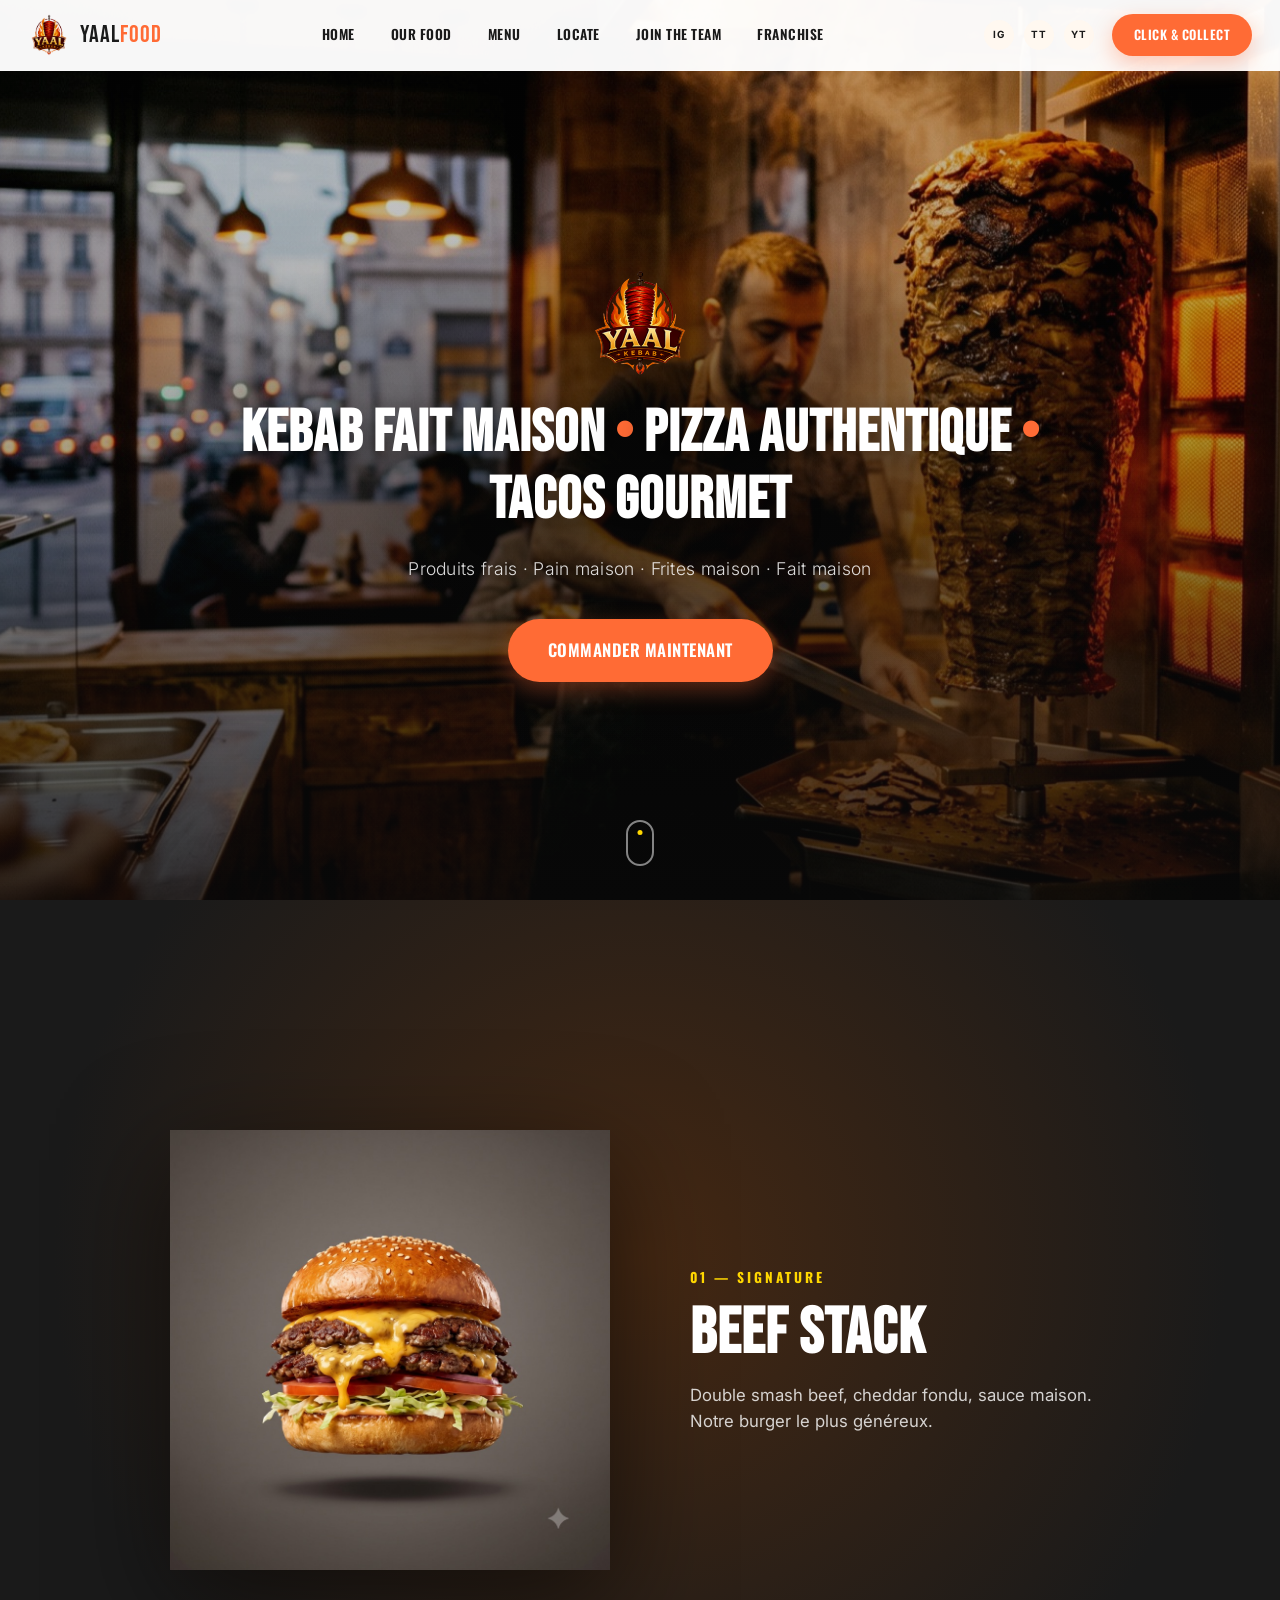
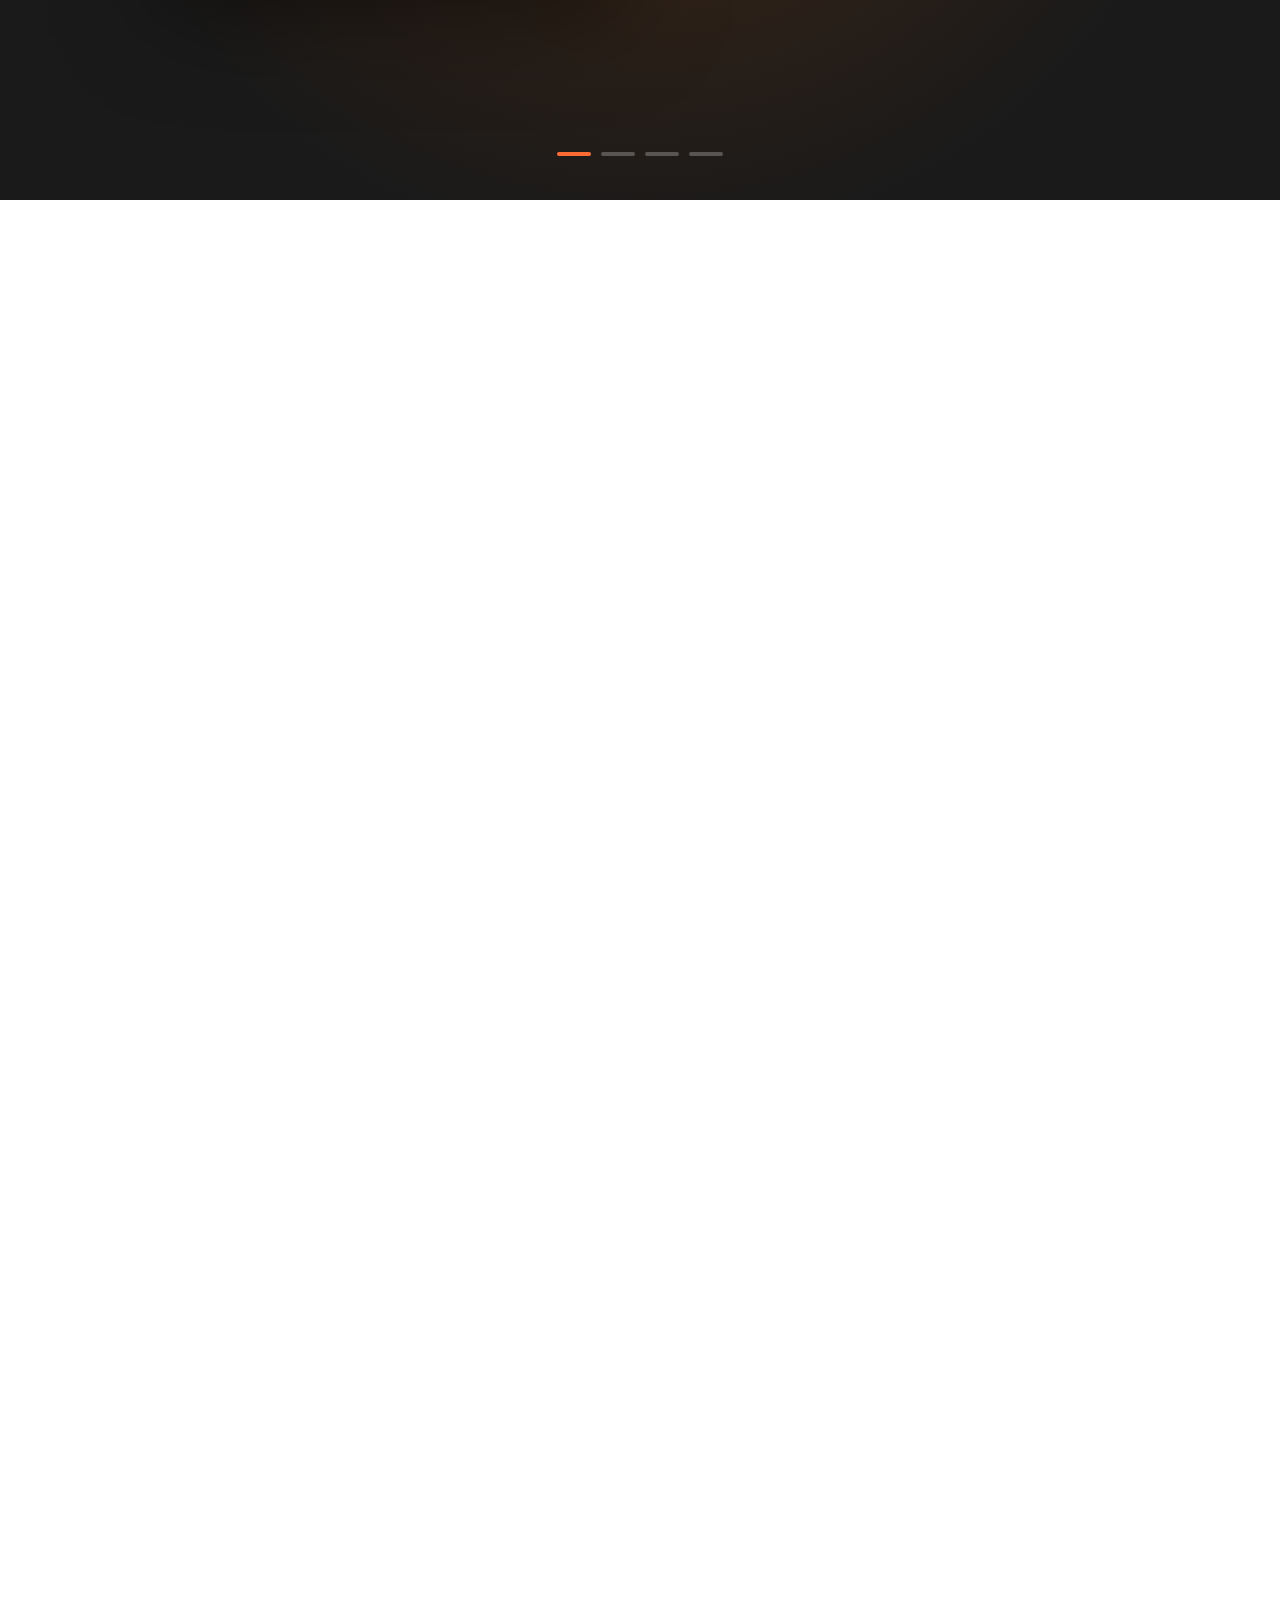
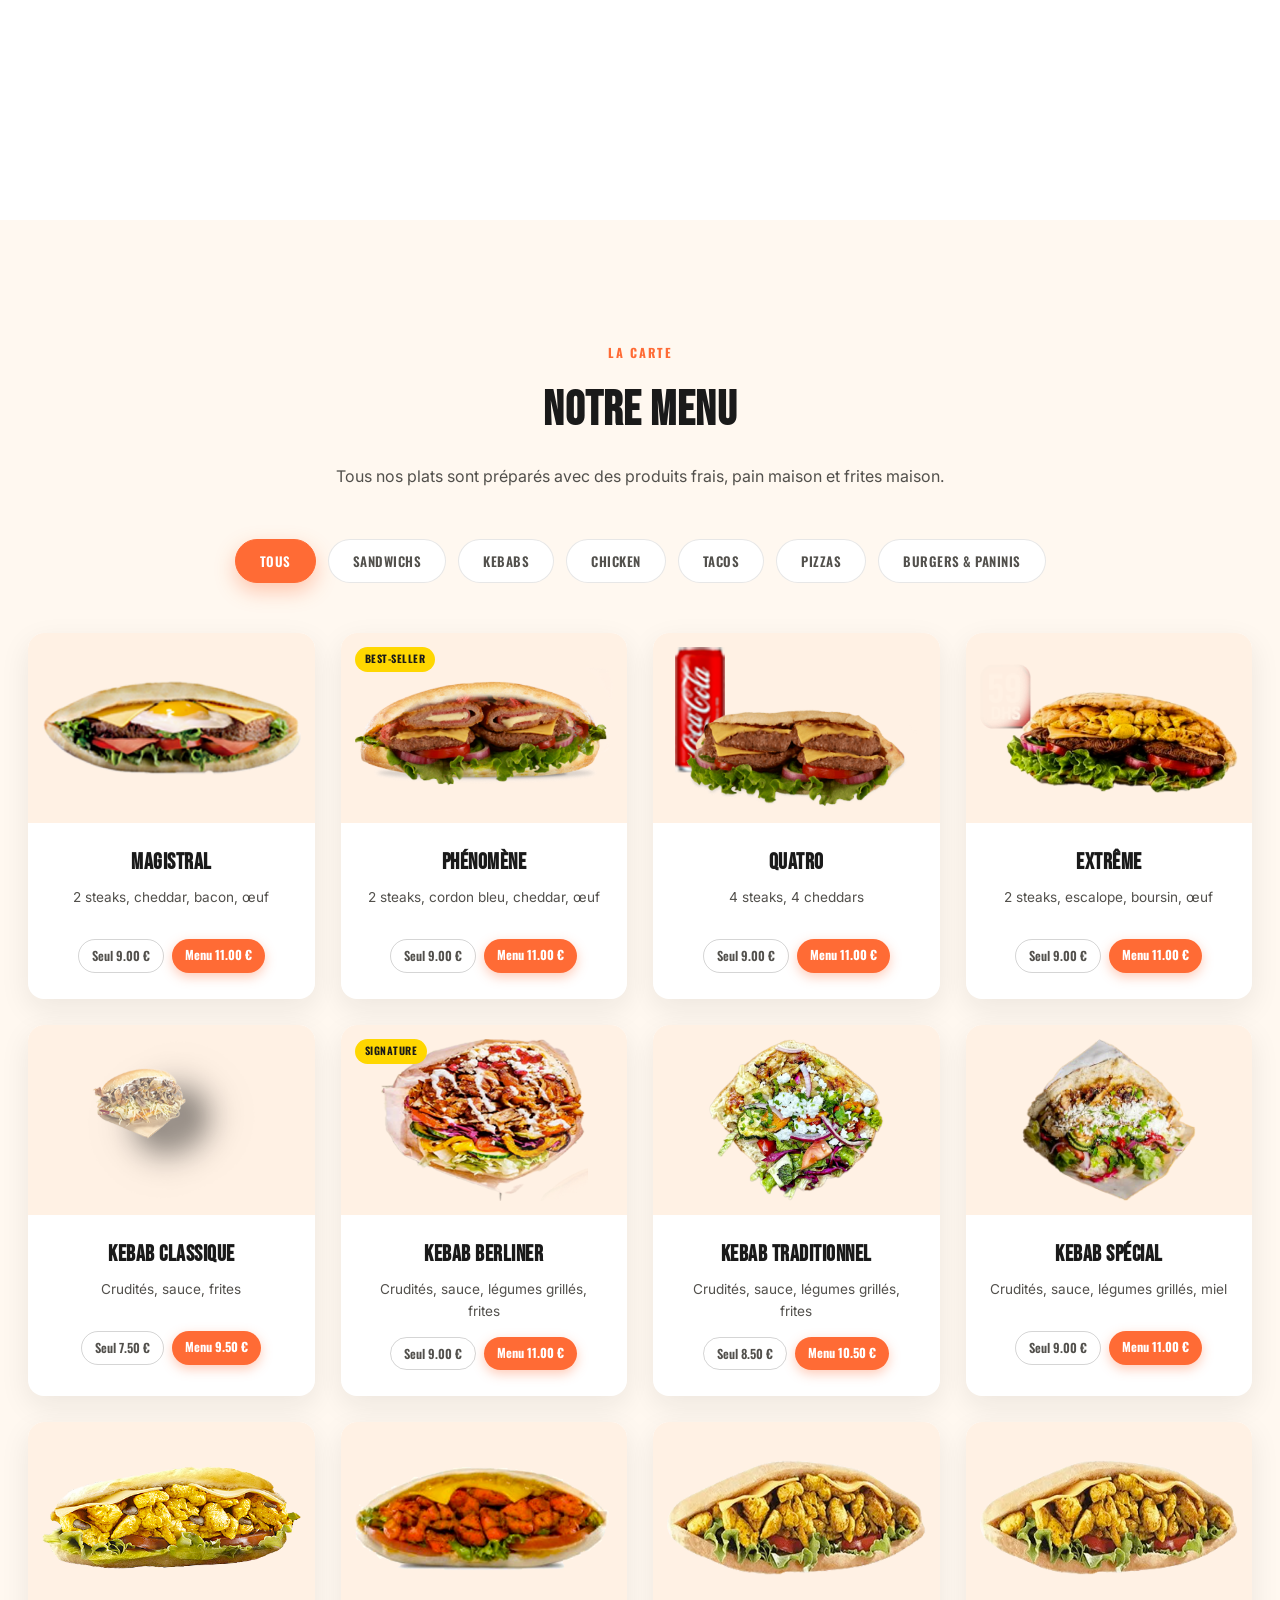
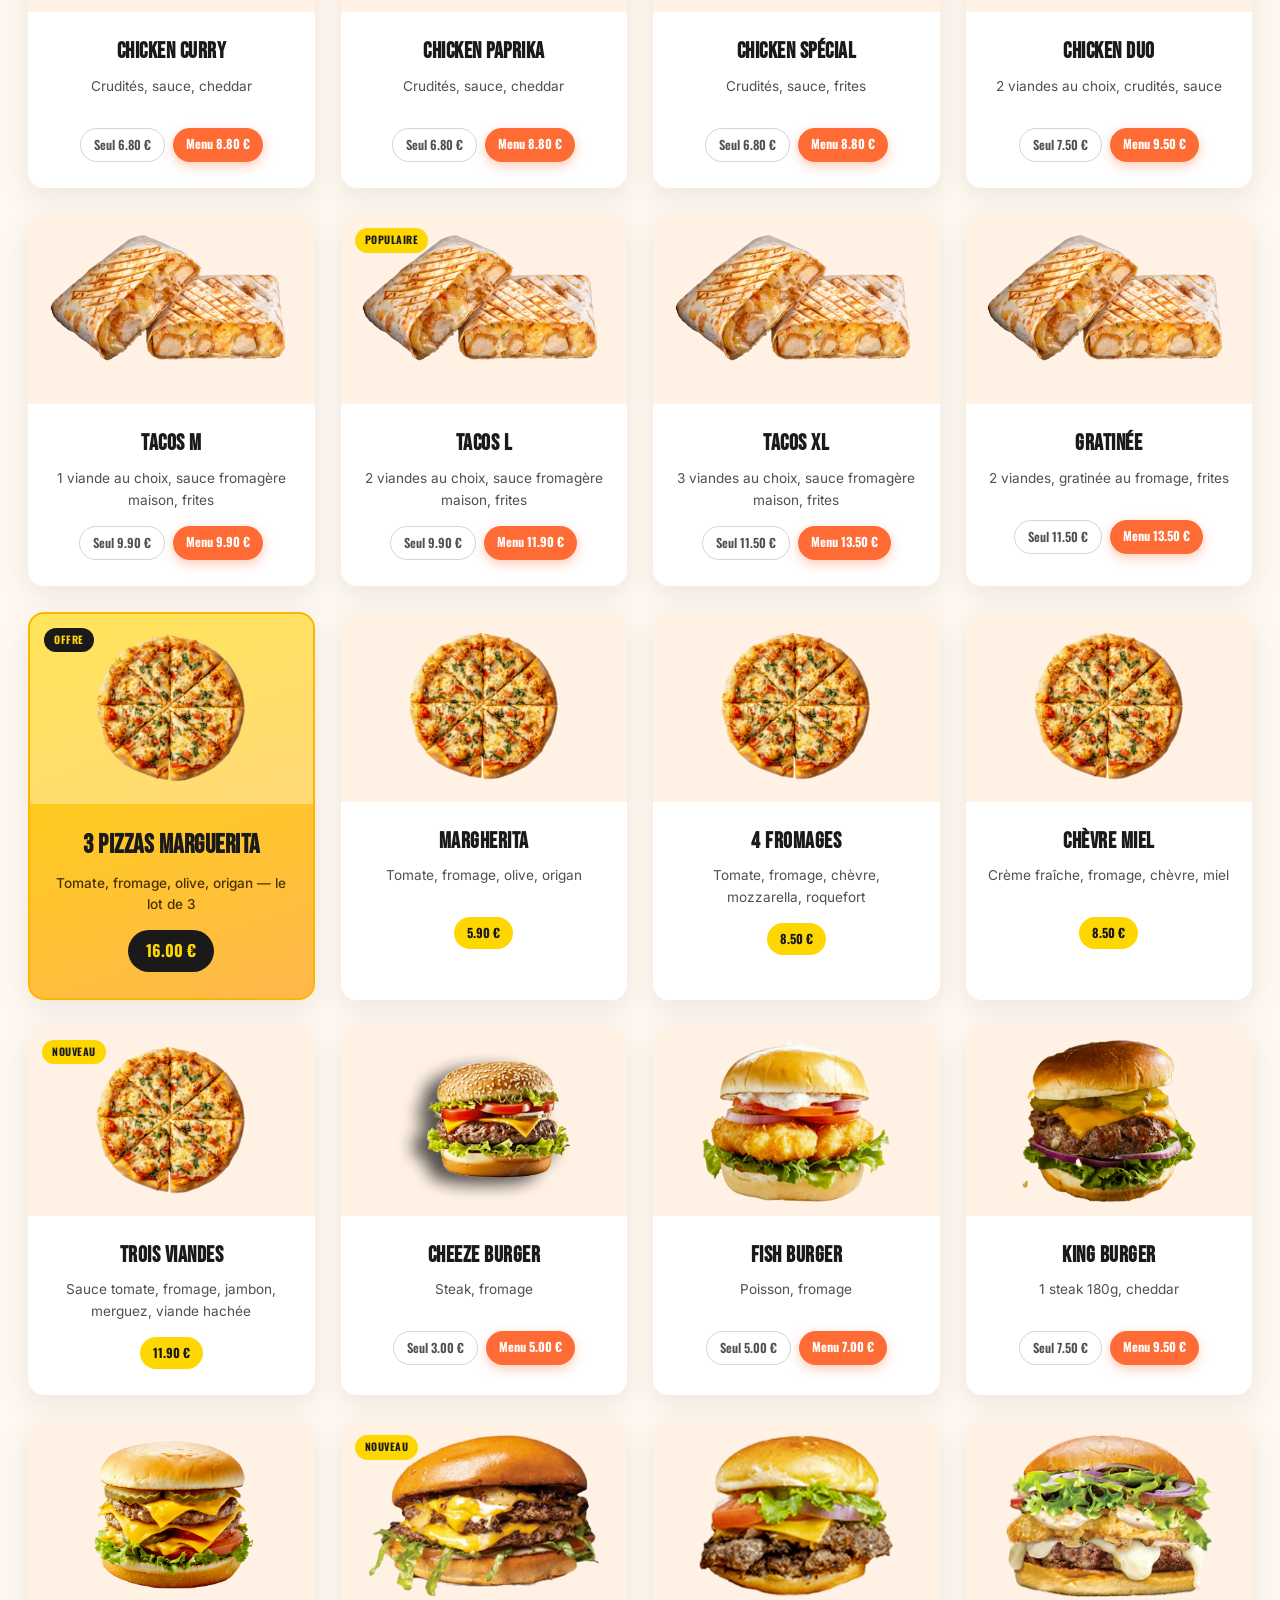
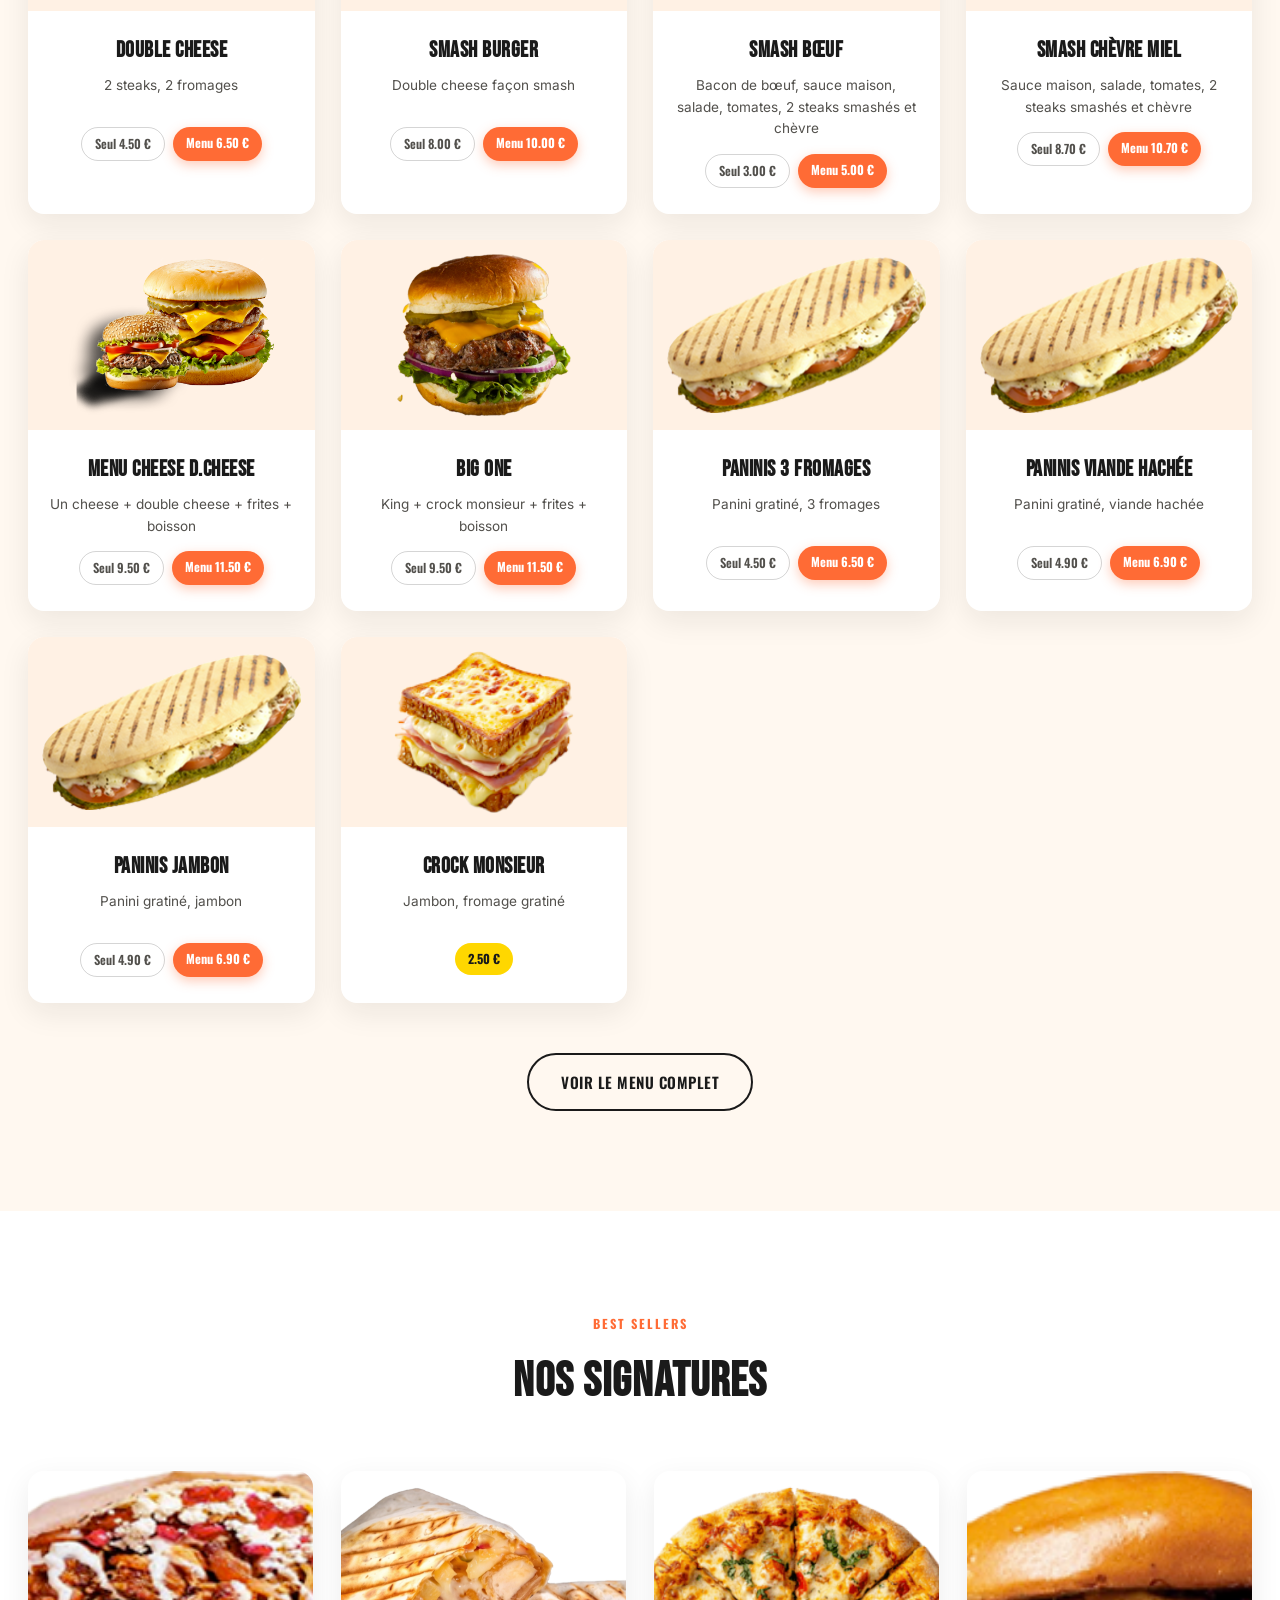
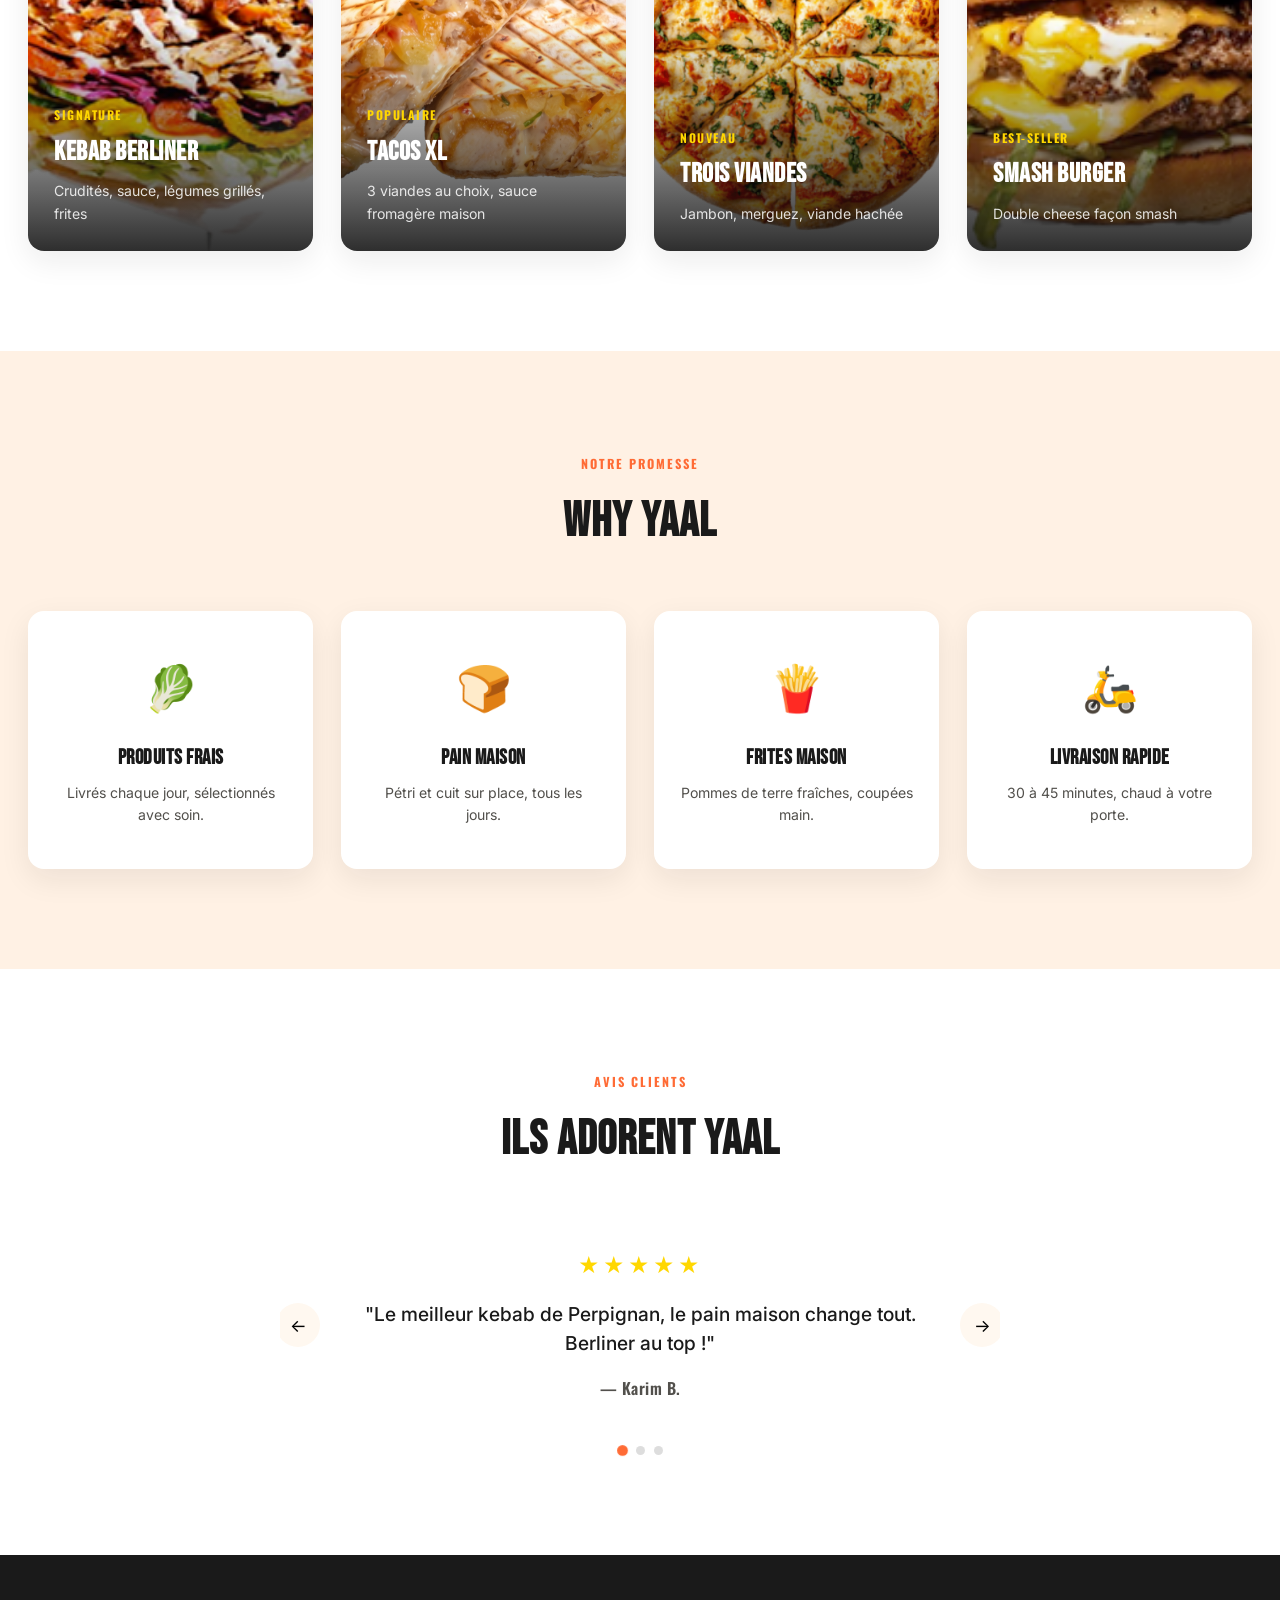
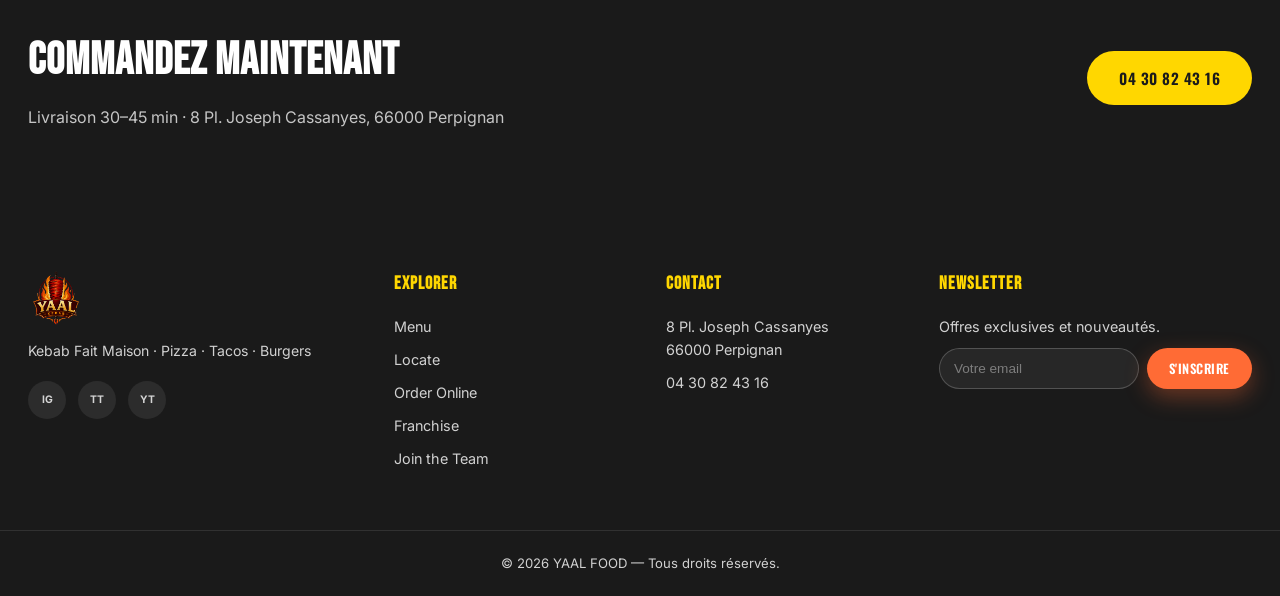
==== index.html @ 886be17c "first commit" ====
<!DOCTYPE html>
<html lang="fr">
<head>
<meta charset="UTF-8">
<meta name="viewport" content="width=device-width, initial-scale=1.0">

<title>YAAL FOOD Perpignan | Snack Kebab, Pizza &amp; Burger Fait Maison</title>
<meta name="description" content="Meilleur snack de Perpignan : kebab fait maison, pizza authentique, burgers, tacos et paninis. Produits frais, pain maison, frites maison. 8 Pl. Joseph Cassanyes, 66000 Perpignan. Commande et click &amp; collect au 04 30 82 43 16.">
<meta name="keywords" content="snack Perpignan, kebab Perpignan, pizza Perpignan, burger Perpignan, tacos Perpignan, restauration rapide Perpignan, YAAL FOOD">
<meta name="robots" content="index, follow">
<meta name="author" content="YAAL FOOD">
<link rel="canonical" href="https://www.yaalfood.fr/">

<!-- Open Graph / Facebook / Instagram -->
<meta property="og:type" content="restaurant">
<meta property="og:locale" content="fr_FR">
<meta property="og:site_name" content="YAAL FOOD Perpignan">
<meta property="og:title" content="YAAL FOOD Perpignan | Snack Kebab, Pizza &amp; Burger Fait Maison">
<meta property="og:description" content="Kebab fait maison, pizza authentique, burgers, tacos et paninis à Perpignan. Produits frais, pain maison, frites maison.">
<meta property="og:image" content="https://www.yaalfood.fr/assets/images/hero-bg.jpg">
<meta property="og:url" content="https://www.yaalfood.fr/">

<!-- Twitter Card -->
<meta name="twitter:card" content="summary_large_image">
<meta name="twitter:title" content="YAAL FOOD Perpignan | Snack Kebab, Pizza &amp; Burger Fait Maison">
<meta name="twitter:description" content="Kebab fait maison, pizza authentique, burgers, tacos et paninis à Perpignan.">
<meta name="twitter:image" content="https://www.yaalfood.fr/assets/images/hero-bg.jpg">

<!-- Local Business / Restaurant structured data -->
<script type="application/ld+json">
{
  "@context": "https://schema.org",
  "@type": "Restaurant",
  "name": "YAAL FOOD",
  "image": "https://www.yaalfood.fr/assets/images/hero-bg.jpg",
  "logo": "https://www.yaalfood.fr/assets/images/logo.png",
  "url": "https://www.yaalfood.fr/",
  "telephone": "+33430824316",
  "priceRange": "€€",
  "servesCuisine": ["Kebab", "Pizza", "Fast Food", "Sandwich", "Tacos français", "Burger"],
  "address": {
    "@type": "PostalAddress",
    "streetAddress": "8 Place Joseph Cassanyes",
    "addressLocality": "Perpignan",
    "postalCode": "66000",
    "addressRegion": "Occitanie",
    "addressCountry": "FR"
  },
  "geo": {
    "@type": "GeoCoordinates",
    "latitude": 42.6976,
    "longitude": 2.8954
  },
  "openingHoursSpecification": [
    {
      "@type": "OpeningHoursSpecification",
      "dayOfWeek": ["Monday", "Tuesday", "Wednesday", "Thursday", "Friday", "Saturday", "Sunday"],
      "opens": "11:00",
      "closes": "23:00"
    }
  ],
  "menu": "https://www.yaalfood.fr/#menu",
  "acceptsReservations": "False",
  "sameAs": []
}
</script>

<link rel="icon" href="assets/images/logo.png" type="image/png">
<link rel="preconnect" href="https://fonts.googleapis.com">
<link href="https://fonts.googleapis.com/css2?family=Bebas+Neue&family=Oswald:wght@500;600;700&family=Inter:wght@400;500;600;700;800&display=swap" rel="stylesheet">
<link rel="stylesheet" href="styles.css">
</head>
<body>

<!-- ===== HEADER ===== -->
<header class="site-header" id="siteHeader">
  <div class="header-inner">
    <a href="#home" class="brand">
      <img src="assets/images/logo.png" alt="YAAL FOOD" class="brand-logo">
      <span class="brand-text">YAAL<em>FOOD</em></span>
    </a>

    <nav class="main-nav" id="mainNav">
      <a href="#home" class="nav-link">Home</a>
      <a href="#our-food" class="nav-link">Our Food</a>
      <a href="menu.html" class="nav-link">Menu</a>
      <a href="#locate" class="nav-link">Locate</a>
      <a href="join-the-team.html" class="nav-link">Join the Team</a>
      <a href="franchise.html" class="nav-link">Franchise</a>
    </nav>

    <div class="header-actions">
      <div class="social-mini">
        <a href="#" aria-label="Instagram">IG</a>
        <a href="#" aria-label="TikTok">TT</a>
        <a href="#" aria-label="YouTube">YT</a>
      </div>
      <a href="tel:0430824316" class="btn btn-primary btn-sm">Click &amp; Collect</a>
      <button class="burger" id="burgerBtn" aria-label="Menu"><span></span><span></span><span></span></button>
    </div>
  </div>
</header>

<!-- ===== HERO ===== -->
<section class="hero" id="home">
  <div class="hero-bg" data-speed="0.35">
    <video class="hero-video" autoplay muted loop playsinline poster="assets/images/hero-bg.jpg">
      <source src="assets/images/hero-video.mp4" type="video/mp4">
    </video>
  </div>
  <div class="hero-scrim"></div>
  <div class="hero-content">
    <img src="assets/images/logo.png" alt="YAAL FOOD" class="hero-logo reveal zoom">
    <h1 class="hero-headline reveal">KEBAB FAIT MAISON <span>•</span> PIZZA AUTHENTIQUE <span>•</span> TACOS GOURMET</h1>
    <p class="hero-sub reveal">Produits frais &middot; Pain maison &middot; Frites maison &middot; Fait maison</p>
    <a href="#menu" class="btn btn-primary btn-lg reveal">Commander Maintenant</a>
  </div>
  <a href="#transform" class="scroll-cue" aria-label="Défiler">
    <span></span>
  </a>
</section>

<!-- ===== TRANSFORMATION SCROLL SECTION ===== -->
<section class="morph-section" id="transform">
  <div class="morph-sticky" id="morphSticky">
    <div class="morph-bg" id="morphBg"></div>

    <div class="morph-stage-wrap">
      <div class="morph-image-wrap">
        <img class="morph-img" data-stage="0" src="assets/images/morph-burger.jpg" alt="Beef Stack">
        <img class="morph-img" data-stage="1" src="assets/images/morph-pizza.jpg" alt="Margherita Pizza">
        <img class="morph-img" data-stage="2" src="assets/images/morph-kebab.jpg" alt="Kebab Fait Maison">
        <img class="morph-img" data-stage="3" src="assets/images/morph-tacos.jpg" alt="Tacos Signature">
      </div>

      <div class="morph-text-wrap" id="morphTextWrap">
        <span class="morph-kicker" id="morphKicker">01 — SIGNATURE</span>
        <h2 class="morph-title" id="morphTitle">BEEF STACK</h2>
        <p class="morph-desc" id="morphDesc">Double smash beef, cheddar fondu, sauce maison. Notre burger le plus généreux.</p>
      </div>
    </div>

    <div class="morph-progress">
      <span class="morph-dot active" data-dot="0"></span>
      <span class="morph-dot" data-dot="1"></span>
      <span class="morph-dot" data-dot="2"></span>
      <span class="morph-dot" data-dot="3"></span>
    </div>
  </div>
</section>

<!-- ===== MENU SHOWCASE ===== -->
<section class="menu-section" id="menu">
  <div class="container">
    <div class="section-head reveal">
      <span class="section-kicker">La Carte</span>
      <h2 class="section-title">Notre Menu</h2>
      <p class="section-desc">Tous nos plats sont préparés avec des produits frais, pain maison et frites maison.</p>
    </div>

    <div class="filters reveal" id="filters">
      <button class="filter-pill active" data-filter="tous">Tous</button>
      <button class="filter-pill" data-filter="sandwich">Sandwichs</button>
      <button class="filter-pill" data-filter="kebab">Kebabs</button>
      <button class="filter-pill" data-filter="chicken">Chicken</button>
      <button class="filter-pill" data-filter="tacos">Tacos</button>
      <button class="filter-pill" data-filter="pizza">Pizzas</button>
      <button class="filter-pill" data-filter="burgers">Burgers &amp; Paninis</button>
    </div>

    <div class="product-grid" id="productGrid"></div>

    <div class="menu-cta reveal">
      <a href="menu.html" class="btn btn-outline-dark">Voir le menu complet</a>
    </div>
  </div>
</section>

<!-- ===== FEATURED / SIGNATURES ===== -->
<section class="featured-section" id="our-food">
  <div class="container">
    <div class="section-head reveal">
      <span class="section-kicker">Best Sellers</span>
      <h2 class="section-title">Nos Signatures</h2>
    </div>
    <div class="featured-grid" id="featuredGrid"></div>
  </div>
</section>

<!-- ===== WHY US ===== -->
<section class="why-section">
  <div class="container">
    <div class="section-head reveal">
      <span class="section-kicker">Notre promesse</span>
      <h2 class="section-title">Why YAAL</h2>
    </div>
    <div class="why-grid">
      <div class="why-card reveal">
        <div class="why-icon">🥬</div>
        <h3>Produits Frais</h3>
        <p>Livrés chaque jour, sélectionnés avec soin.</p>
      </div>
      <div class="why-card reveal">
        <div class="why-icon">🍞</div>
        <h3>Pain Maison</h3>
        <p>Pétri et cuit sur place, tous les jours.</p>
      </div>
      <div class="why-card reveal">
        <div class="why-icon">🍟</div>
        <h3>Frites Maison</h3>
        <p>Pommes de terre fraîches, coupées main.</p>
      </div>
      <div class="why-card reveal">
        <div class="why-icon">🛵</div>
        <h3>Livraison Rapide</h3>
        <p>30 à 45 minutes, chaud à votre porte.</p>
      </div>
    </div>
  </div>
</section>

<!-- ===== TESTIMONIALS ===== -->
<section class="testimonials-section">
  <div class="container">
    <div class="section-head reveal">
      <span class="section-kicker">Avis clients</span>
      <h2 class="section-title">Ils adorent YAAL</h2>
    </div>

    <div class="testimonial-carousel">
      <div class="testimonial-track" id="testimonialTrack">
        <div class="testimonial-card">
          <div class="stars">★★★★★</div>
          <p>"Le meilleur kebab de Perpignan, le pain maison change tout. Berliner au top !"</p>
          <span class="testimonial-author">— Karim B.</span>
        </div>
        <div class="testimonial-card">
          <div class="stars">★★★★★</div>
          <p>"Tacos XL énorme et généreux, sauce fromagère incroyable. Je recommande à 100%."</p>
          <span class="testimonial-author">— Léa M.</span>
        </div>
        <div class="testimonial-card">
          <div class="stars">★★★★★</div>
          <p>"Pizza 4 fromages excellente, pâte fine et croustillante. Livraison rapide en plus."</p>
          <span class="testimonial-author">— Yassine T.</span>
        </div>
      </div>
      <button class="testimonial-arrow prev" id="testimonialPrev" aria-label="Précédent">&#8592;</button>
      <button class="testimonial-arrow next" id="testimonialNext" aria-label="Suivant">&#8594;</button>
    </div>
    <div class="testimonial-dots" id="testimonialDots"></div>
  </div>
</section>

<!-- ===== CTA BANNER ===== -->
<section class="cta-banner" id="locate">
  <div class="container cta-inner">
    <div>
      <h2>COMMANDEZ MAINTENANT</h2>
      <p>Livraison 30–45 min &middot; 8 Pl. Joseph Cassanyes, 66000 Perpignan</p>
    </div>
    <a href="tel:0430824316" class="btn btn-glow">04 30 82 43 16</a>
  </div>
</section>

<!-- ===== FOOTER ===== -->
<footer class="site-footer">
  <div class="container footer-inner">
    <div class="footer-brand">
      <img src="assets/images/logo.png" alt="YAAL FOOD" class="footer-logo">
      <p>Kebab Fait Maison &middot; Pizza &middot; Tacos &middot; Burgers</p>
      <div class="social-row">
        <a href="#" aria-label="Instagram">IG</a>
        <a href="#" aria-label="TikTok">TT</a>
        <a href="#" aria-label="YouTube">YT</a>
      </div>
    </div>

    <div class="footer-col">
      <h4>Explorer</h4>
      <a href="menu.html">Menu</a>
      <a href="#locate">Locate</a>
      <a href="tel:0430824316">Order Online</a>
      <a href="franchise.html">Franchise</a>
      <a href="join-the-team.html">Join the Team</a>
    </div>

    <div class="footer-col">
      <h4>Contact</h4>
      <p>8 Pl. Joseph Cassanyes<br>66000 Perpignan</p>
      <p><a href="tel:0430824316">04 30 82 43 16</a></p>
    </div>

    <div class="footer-col newsletter">
      <h4>Newsletter</h4>
      <p>Offres exclusives et nouveautés.</p>
      <form class="newsletter-form" onsubmit="return false;">
        <input type="email" placeholder="Votre email" required>
        <button type="submit" class="btn btn-primary btn-sm">S'inscrire</button>
      </form>
    </div>
  </div>
  <div class="footer-bottom">
    <p>&copy; <span id="year"></span> YAAL FOOD — Tous droits réservés.</p>
  </div>
</footer>

<script src="script.js"></script>
</body>
</html>
---- styles.css ----
/* ==========================================================================
   YAAL FOOD — styles.css (B&S-inspired, light theme, parallax + morph)
   ========================================================================== */

:root {
  --orange: #FF6B35;
  --orange-dark: #E85A2A;
  --gold: #FFD700;
  --blue-dark: #0D47A1;
  --white: #FFFFFF;
  --black: #1a1a1a;
  --red: #C0392B;
  --green: #27AE60;
  --brown: #8B4513;

  --cream: #FFF8F0;
  --cream-2: #FFF1E4;
  --ink: #1a1a1a;
  --ink-soft: #52504c;

  --font-title: 'Bebas Neue', 'Oswald', sans-serif;
  --font-heading: 'Oswald', sans-serif;
  --font-body: 'Inter', 'Segoe UI', sans-serif;

  --radius: 16px;
  --shadow-soft: 0 10px 30px rgba(26,26,26,0.08);
  --shadow-strong: 0 25px 55px rgba(26,26,26,0.18);
  --ease: cubic-bezier(.25,.8,.25,1);
}

* { margin: 0; padding: 0; box-sizing: border-box; }
html { scroll-behavior: smooth; }
body {
  font-family: var(--font-body);
  background: var(--white);
  color: var(--ink);
  overflow-x: hidden;
  line-height: 1.6;
}
img { max-width: 100%; display: block; }
a { color: inherit; text-decoration: none; }
button { font-family: inherit; cursor: pointer; border: none; background: none; }
::selection { background: var(--orange); color: var(--white); }

.container { width: 100%; max-width: 1280px; margin: 0 auto; padding: 0 28px; }

/* ==========================================================================
   Buttons
   ========================================================================== */
.btn {
  display: inline-flex; align-items: center; justify-content: center; gap: 8px;
  padding: 15px 32px; border-radius: 50px;
  font-family: var(--font-heading); font-weight: 600; font-size: 0.95rem;
  letter-spacing: 0.5px; text-transform: uppercase;
  transition: transform 0.3s var(--ease), box-shadow 0.3s var(--ease), background 0.3s var(--ease);
}
.btn-primary { background: var(--orange); color: var(--white); box-shadow: 0 8px 22px rgba(255,107,53,0.35); }
.btn-primary:hover { background: var(--orange-dark); transform: translateY(-3px); box-shadow: 0 14px 30px rgba(255,107,53,0.45); }
.btn-sm { padding: 11px 22px; font-size: 0.8rem; }
.btn-lg { padding: 18px 40px; font-size: 1.05rem; }
.btn-outline-dark {
  border: 2px solid var(--ink); color: var(--ink); background: transparent;
}
.btn-outline-dark:hover { background: var(--ink); color: var(--white); transform: translateY(-2px); }
.btn-glow {
  background: var(--gold); color: var(--black);
  box-shadow: 0 0 0 rgba(255,215,0,0.6);
  animation: glowPulse 2.4s ease-in-out infinite;
}
.btn-glow:hover { transform: translateY(-3px) scale(1.03); }
@keyframes glowPulse {
  0%,100% { box-shadow: 0 0 18px rgba(255,215,0,0.5); }
  50% { box-shadow: 0 0 36px rgba(255,215,0,0.85); }
}
.btn-glow-orange {
  background: var(--orange); color: var(--white);
  animation: glowPulseOrange 2.4s ease-in-out infinite;
}
.btn-glow-orange:hover { transform: translateY(-3px) scale(1.03); background: var(--orange-dark); }
@keyframes glowPulseOrange {
  0%,100% { box-shadow: 0 0 16px rgba(255,107,53,0.45); }
  50% { box-shadow: 0 0 32px rgba(255,107,53,0.8); }
}

/* ==========================================================================
   Header
   ========================================================================== */
.site-header {
  position: fixed; top: 0; left: 0; width: 100%; z-index: 900;
  background: rgba(255,255,255,0.97);
  border-bottom: 1px solid transparent;
  transition: box-shadow 0.3s var(--ease), border-color 0.3s var(--ease);
}
.site-header.scrolled { box-shadow: 0 4px 20px rgba(26,26,26,0.08); border-color: rgba(26,26,26,0.06); }
.header-inner {
  max-width: 1280px; margin: 0 auto; padding: 14px 28px;
  display: flex; align-items: center; justify-content: space-between; gap: 24px;
}
.brand { display: flex; align-items: center; gap: 10px; }
.brand-logo { width: 42px; height: 42px; object-fit: contain; }
.brand-text { font-family: var(--font-title); font-size: 1.5rem; letter-spacing: 1px; color: var(--ink); }
.brand-text em { color: var(--orange); font-style: normal; }

.main-nav { display: flex; gap: 4px; }
.nav-link {
  position: relative; padding: 10px 16px;
  font-family: var(--font-heading); font-weight: 600; font-size: 0.85rem;
  letter-spacing: 0.5px; text-transform: uppercase; color: var(--ink);
  transition: color 0.3s var(--ease);
}
.nav-link::after {
  content: ''; position: absolute; left: 16px; right: 16px; bottom: 4px; height: 2px;
  background: var(--orange); transform: scaleX(0); transform-origin: left;
  transition: transform 0.3s var(--ease);
}
.nav-link:hover { color: var(--orange); }
.nav-link:hover::after { transform: scaleX(1); }

.header-actions { display: flex; align-items: center; gap: 18px; }
.social-mini { display: flex; gap: 10px; }
.social-mini a {
  width: 30px; height: 30px; border-radius: 50%; background: var(--cream);
  display: flex; align-items: center; justify-content: center;
  font-size: 0.62rem; font-weight: 700; letter-spacing: 0.5px; color: var(--ink);
  transition: background 0.3s var(--ease), color 0.3s var(--ease);
}
.social-mini a:hover { background: var(--orange); color: var(--white); }

.burger { display: none; flex-direction: column; gap: 5px; width: 28px; z-index: 950; }
.burger span { display: block; height: 2.5px; width: 100%; background: var(--ink); border-radius: 2px; transition: transform 0.3s var(--ease), opacity 0.3s var(--ease); }
.burger.open span:nth-child(1) { transform: translateY(7.5px) rotate(45deg); }
.burger.open span:nth-child(2) { opacity: 0; }
.burger.open span:nth-child(3) { transform: translateY(-7.5px) rotate(-45deg); }

/* ==========================================================================
   Hero
   ========================================================================== */
.hero {
  position: relative; min-height: 100vh; min-height: 100svh;
  display: flex; align-items: center; justify-content: center; text-align: center;
  overflow: hidden; padding: 130px 24px 80px; background: var(--black);
}
@media (max-width: 480px) {
  .hero { padding-top: 120px; }
  .hero-logo { width: 84px; }
}
.hero-bg {
  position: absolute; inset: -12% -5%;
  background-image: url('assets/images/hero-bg.jpg');
  background-size: cover; background-position: center 40%;
  will-change: transform;
}
.hero-video {
  position: absolute; inset: 0; width: 100%; height: 100%;
  object-fit: cover; object-position: center 40%;
}
.hero-scrim {
  position: absolute; inset: 0;
  background:
    radial-gradient(ellipse 60% 45% at 50% 55%, rgba(10,10,10,0.55), transparent 70%),
    linear-gradient(180deg, rgba(10,10,10,0.2) 0%, rgba(10,10,10,0.3) 45%, rgba(10,10,10,0.8) 100%);
}
.hero-content { position: relative; z-index: 1; max-width: 900px; }
.hero-logo { width: 110px; margin: 0 auto 22px; filter: drop-shadow(0 15px 30px rgba(0,0,0,0.6)); }
.hero-headline {
  font-family: var(--font-title);
  font-size: clamp(2rem, 4.6vw, 4rem);
  letter-spacing: 1px; line-height: 1.15; color: var(--white);
  margin-bottom: 20px; text-shadow: 0 10px 30px rgba(0,0,0,0.5);
}
.hero-headline span { color: var(--orange); }
.hero-sub { color: rgba(255,255,255,0.85); font-size: 1.1rem; margin-bottom: 36px; font-weight: 300; letter-spacing: 0.3px; }

.scroll-cue {
  position: absolute; bottom: 34px; left: 50%; transform: translateX(-50%);
  width: 28px; height: 46px; border: 2px solid rgba(255,255,255,0.5); border-radius: 20px; z-index: 1;
}
.scroll-cue span {
  position: absolute; top: 8px; left: 50%; width: 5px; height: 5px; border-radius: 50%;
  background: var(--gold); transform: translateX(-50%); animation: scrollDot 1.8s ease infinite;
}
@keyframes scrollDot { 0% { top: 8px; opacity: 1; } 80% { top: 28px; opacity: 0; } 100% { opacity: 0; } }

.nav-link.active-link { color: var(--orange); }
.nav-link.active-link::after { transform: scaleX(1); }

/* ==========================================================================
   Page Hero (secondary pages)
   ========================================================================== */
.page-hero {
  padding: 160px 24px 70px; text-align: center; background: var(--black);
  background-image: radial-gradient(circle at 50% 0%, rgba(255,107,53,0.18), transparent 60%);
}
.page-hero-title { font-family: var(--font-title); font-size: clamp(2.6rem, 5vw, 4.2rem); letter-spacing: 1px; color: var(--white); margin: 10px 0 14px; }
.page-hero-sub { color: rgba(255,255,255,0.75); font-size: 1.05rem; max-width: 560px; margin: 0 auto; }

/* ==========================================================================
   Reveal on scroll
   ========================================================================== */
.reveal { opacity: 0; transform: translateY(46px); transition: opacity 0.8s var(--ease), transform 0.8s var(--ease); }
.reveal.in-view { opacity: 1; transform: translateY(0); }
.reveal.zoom { transform: scale(0.82); }
.reveal.zoom.in-view { transform: scale(1); }

/* ==========================================================================
   Section heads
   ========================================================================== */
.section-head { text-align: center; max-width: 640px; margin: 0 auto 50px; }
.section-kicker {
  display: inline-block; color: var(--orange); font-family: var(--font-heading);
  font-weight: 700; letter-spacing: 2px; text-transform: uppercase; font-size: 0.78rem; margin-bottom: 10px;
}
.section-title { font-family: var(--font-title); font-size: clamp(2.1rem, 4vw, 3rem); letter-spacing: 1px; color: var(--ink); margin-bottom: 14px; }
.section-desc { color: var(--ink-soft); font-size: 1rem; }

/* ==========================================================================
   Morph / Transformation Section
   ========================================================================== */
.morph-section { height: 280vh; position: relative; }
.morph-sticky {
  position: sticky; top: 0; height: 100vh; overflow: hidden;
  display: flex; align-items: center; justify-content: center;
  background: var(--black);
  transition: background 0.4s linear;
}
.morph-bg {
  position: absolute; inset: 0; z-index: 0; opacity: 0.9;
  transition: background 0.5s ease;
}

.morph-stage-wrap {
  position: relative; z-index: 1;
  display: flex; flex-direction: row; align-items: center; justify-content: center; gap: 80px;
  width: 100%; max-width: 1180px; padding: 0 40px;
}
.morph-image-wrap {
  position: relative; width: min(42vw, 440px); height: min(42vw, 440px); flex-shrink: 0;
}
.morph-img {
  position: absolute; inset: 0; width: 100%; height: 100%;
  object-fit: contain; opacity: 0; transform: scale(0.75) translateX(50px) rotate(-6deg);
  filter: drop-shadow(0 30px 55px rgba(0,0,0,0.55));
  transition: opacity 0.7s cubic-bezier(.34,1.2,.4,1), transform 0.7s cubic-bezier(.34,1.2,.4,1);
  will-change: opacity, transform;
}
.morph-img.active { opacity: 1; transform: scale(1) translateX(0) rotate(0deg); transition-duration: 0.8s; }
.morph-img:not(.active) { transform: scale(0.75) translateX(-50px) rotate(6deg); }

.morph-text-wrap {
  text-align: left; max-width: 440px;
  opacity: 1; transform: translateY(0) translateX(0);
  transition: opacity 0.35s ease, transform 0.35s ease;
}
.morph-text-wrap.switching { opacity: 0; transform: translateY(14px); }
.morph-kicker {
  display: inline-block; color: var(--gold); font-family: var(--font-heading);
  font-weight: 700; letter-spacing: 3px; font-size: 0.85rem; margin-bottom: 12px;
}
.morph-title {
  font-family: var(--font-title); font-size: clamp(2.4rem, 5vw, 4.2rem);
  letter-spacing: 1px; color: var(--white); margin-bottom: 14px; line-height: 1.05;
}
.morph-desc { color: rgba(255,255,255,0.8); font-size: 1.05rem; max-width: 420px; }

.morph-progress {
  position: absolute; bottom: 44px; left: 50%; transform: translateX(-50%); z-index: 2;
  display: flex; gap: 10px;
}
.morph-dot { width: 34px; height: 4px; border-radius: 4px; background: rgba(255,255,255,0.25); transition: background 0.3s var(--ease); }
.morph-dot.active { background: var(--orange); }

/* ==========================================================================
   Menu Section
   ========================================================================== */
.menu-section { padding: 120px 0 100px; background: var(--cream); }

.filters { display: flex; flex-wrap: wrap; justify-content: center; gap: 12px; margin-bottom: 50px; }
.filter-pill {
  padding: 11px 24px; border-radius: 50px; background: var(--white);
  border: 1.5px solid rgba(26,26,26,0.1);
  font-family: var(--font-heading); font-weight: 600; font-size: 0.82rem; letter-spacing: 0.5px; text-transform: uppercase;
  color: var(--ink-soft); transition: all 0.3s var(--ease);
}
.filter-pill:hover { border-color: var(--orange); color: var(--orange); }
.filter-pill.active { background: var(--orange); border-color: var(--orange); color: var(--white); box-shadow: 0 8px 20px rgba(255,107,53,0.35); }

.product-grid { display: grid; grid-template-columns: repeat(auto-fill, minmax(270px, 1fr)); gap: 26px; }
.product-grid + .subsection-title { margin-top: 60px; }

.subsection-title {
  font-family: var(--font-title); font-size: clamp(1.6rem, 3vw, 2.2rem);
  letter-spacing: 1px; color: var(--ink); margin: 0 0 26px;
  padding-bottom: 14px; border-bottom: 2px solid rgba(255,107,53,0.25);
}

.product-card.promo {
  background: linear-gradient(160deg, var(--gold), #ffb84d);
  border: 2px solid #ffb400;
}
.product-card.promo .card-image { background: rgba(255,255,255,0.35); }
.product-card.promo .card-name { color: var(--black); font-size: 1.6rem; }
.product-card.promo .card-desc { color: #4a3200; font-weight: 500; }
.product-card.promo .price-pill.single { background: var(--black); color: var(--gold); font-size: 1rem; padding: 8px 18px; }
.product-card.promo .card-tag { background: var(--black); color: var(--gold); }

.product-card {
  position: relative;
  background: var(--white); border-radius: var(--radius); overflow: hidden;
  box-shadow: var(--shadow-soft);
  cursor: pointer; text-align: center;
  transition: transform 0.4s var(--ease), box-shadow 0.4s var(--ease);
  opacity: 0; transform: translateY(40px);
}
.product-card.in-view { opacity: 1; transform: translateY(0); }
.product-card:hover { transform: translateY(-10px); box-shadow: var(--shadow-strong); }

.card-tag {
  position: absolute; top: 14px; left: 14px; z-index: 2;
  background: var(--gold); color: var(--black);
  font-family: var(--font-heading); font-weight: 700; font-size: 0.65rem; letter-spacing: 0.5px;
  padding: 4px 10px; border-radius: 50px; text-transform: uppercase;
}
.card-image { width: 100%; height: 190px; overflow: hidden; background: var(--cream-2); padding: 14px; }
.card-image img { width: 100%; height: 100%; object-fit: contain; transition: transform 0.6s var(--ease); }
.product-card:hover .card-image img { transform: scale(1.08); }
.card-image-placeholder {
  width: 100%; height: 100%; display: flex; align-items: center; justify-content: center;
  font-size: 2.6rem; opacity: 0.35;
}

.card-body { padding: 22px 22px 26px; }
.card-name { font-family: var(--font-title); font-size: 1.4rem; letter-spacing: 0.5px; color: var(--ink); margin-bottom: 6px; }
.card-desc { font-size: 0.85rem; color: var(--ink-soft); margin-bottom: 14px; min-height: 38px; }
.card-prices { display: flex; justify-content: center; gap: 8px; flex-wrap: wrap; }
.price-pill { padding: 6px 13px; border-radius: 50px; font-size: 0.78rem; font-weight: 700; font-family: var(--font-heading); }
.price-pill.seul { background: transparent; border: 1.5px solid rgba(26,26,26,0.18); color: var(--ink-soft); font-weight: 600; }
.price-pill.menu { background: var(--orange); color: var(--white); box-shadow: 0 4px 12px rgba(255,107,53,0.35); }
.price-pill.single { background: var(--gold); color: var(--black); }

.menu-cta { text-align: center; margin-top: 50px; }

/* ==========================================================================
   Featured / Signatures
   ========================================================================== */
.featured-section { padding: 100px 0; background: var(--white); }
.featured-grid { display: grid; grid-template-columns: repeat(auto-fit, minmax(260px, 1fr)); gap: 28px; }
.featured-card {
  position: relative; border-radius: var(--radius); overflow: hidden; height: 380px;
  box-shadow: var(--shadow-soft);
  opacity: 0; transform: translateY(40px) scale(0.96);
  transition: opacity 0.7s var(--ease), transform 0.7s var(--ease), box-shadow 0.4s var(--ease);
}
.featured-card.in-view { opacity: 1; transform: translateY(0) scale(1); }
.featured-card:hover { box-shadow: var(--shadow-strong); }
.featured-card img { width: 100%; height: 100%; object-fit: cover; transition: transform 0.7s var(--ease); }
.featured-card:hover img { transform: scale(1.12); }
.featured-overlay {
  position: absolute; inset: 0;
  background: linear-gradient(180deg, transparent 40%, rgba(10,10,10,0.85));
  display: flex; flex-direction: column; justify-content: flex-end; padding: 26px;
  color: var(--white);
}
.featured-overlay .tag { color: var(--gold); font-family: var(--font-heading); font-weight: 700; font-size: 0.75rem; letter-spacing: 1.5px; text-transform: uppercase; margin-bottom: 6px; }
.featured-overlay h3 { font-family: var(--font-title); font-size: 1.7rem; letter-spacing: 0.5px; margin-bottom: 6px; }
.featured-overlay p { font-size: 0.88rem; color: rgba(255,255,255,0.85); }

/* ==========================================================================
   Why Us
   ========================================================================== */
.why-section { padding: 100px 0; background: var(--cream-2); }
.why-grid { display: grid; grid-template-columns: repeat(auto-fit, minmax(230px, 1fr)); gap: 28px; }
.why-card {
  text-align: center; padding: 42px 26px; background: var(--white); border-radius: var(--radius);
  box-shadow: var(--shadow-soft); transition: transform 0.4s var(--ease), box-shadow 0.4s var(--ease);
}
.why-card:hover { transform: translateY(-8px); box-shadow: var(--shadow-strong); }
.why-icon { font-size: 2.8rem; margin-bottom: 16px; }
.why-card h3 { font-family: var(--font-title); font-size: 1.3rem; letter-spacing: 0.5px; margin-bottom: 8px; color: var(--ink); }
.why-card p { color: var(--ink-soft); font-size: 0.88rem; }

/* ==========================================================================
   Testimonials
   ========================================================================== */
.testimonials-section { padding: 100px 0; background: var(--white); }
.testimonial-carousel { position: relative; max-width: 720px; margin: 0 auto; overflow: hidden; }
.testimonial-track { display: flex; transition: transform 0.6s var(--ease); }
.testimonial-card {
  flex: 0 0 100%; text-align: center; padding: 20px 60px;
}
.stars { color: var(--gold); font-size: 1.3rem; letter-spacing: 4px; margin-bottom: 18px; }
.testimonial-card p { font-size: 1.2rem; font-weight: 500; color: var(--ink); margin-bottom: 18px; line-height: 1.5; }
.testimonial-author { color: var(--ink-soft); font-family: var(--font-heading); font-weight: 600; letter-spacing: 0.5px; }
.testimonial-arrow {
  position: absolute; top: 50%; transform: translateY(-50%);
  width: 44px; height: 44px; border-radius: 50%; background: var(--cream);
  display: flex; align-items: center; justify-content: center; font-size: 1.1rem;
  transition: background 0.3s var(--ease), color 0.3s var(--ease);
}
.testimonial-arrow:hover { background: var(--orange); color: var(--white); }
.testimonial-arrow.prev { left: -4px; }
.testimonial-arrow.next { right: -4px; }

.testimonial-dots { display: flex; justify-content: center; gap: 9px; margin-top: 24px; }
.testimonial-dot {
  width: 9px; height: 9px; border-radius: 50%; background: rgba(26,26,26,0.15);
  transition: background 0.3s var(--ease), transform 0.3s var(--ease);
}
.testimonial-dot.active { background: var(--orange); transform: scale(1.2); }

/* ==========================================================================
   CTA Banner
   ========================================================================== */
.cta-banner { background: var(--black); padding: 70px 0; }
.cta-inner { display: flex; align-items: center; justify-content: space-between; gap: 30px; flex-wrap: wrap; }
.cta-inner h2 { font-family: var(--font-title); font-size: clamp(1.8rem, 3.6vw, 2.8rem); color: var(--white); letter-spacing: 1px; margin-bottom: 8px; }
.cta-inner p { color: rgba(255,255,255,0.75); }

/* ==========================================================================
   Footer
   ========================================================================== */
.site-footer { background: var(--black); padding: 70px 0 0; color: rgba(255,255,255,0.8); }
.footer-inner { display: grid; grid-template-columns: 1.4fr repeat(3, 1fr); gap: 40px; padding-bottom: 50px; }
.footer-logo { width: 56px; margin-bottom: 14px; }
.footer-brand p { font-size: 0.88rem; margin-bottom: 18px; }
.footer-col h4 { font-family: var(--font-title); letter-spacing: 1px; color: var(--gold); margin-bottom: 16px; font-size: 1.1rem; }
.footer-col a, .footer-col p { display: block; margin-bottom: 10px; font-size: 0.9rem; transition: color 0.3s var(--ease); }
.footer-col a:hover { color: var(--orange); }
.social-row { display: flex; gap: 12px; }
.social-row a {
  width: 38px; height: 38px; border-radius: 50%; background: rgba(255,255,255,0.08);
  display: flex; align-items: center; justify-content: center; font-size: 0.65rem; font-weight: 700;
  transition: background 0.3s var(--ease);
}
.social-row a:hover { background: var(--orange); }
.newsletter-form { display: flex; gap: 8px; margin-top: 6px; }
.newsletter-form input {
  flex: 1; padding: 11px 14px; border-radius: 50px; border: 1px solid rgba(255,255,255,0.2);
  background: rgba(255,255,255,0.06); color: var(--white); font-size: 0.85rem;
}
.newsletter-form input::placeholder { color: rgba(255,255,255,0.4); }
.footer-bottom { border-top: 1px solid rgba(255,255,255,0.1); padding: 22px 0; text-align: center; font-size: 0.82rem; }

/* ==========================================================================
   Responsive
   ========================================================================== */
@media (max-width: 980px) {
  .footer-inner { grid-template-columns: 1fr 1fr; }
}
@media (max-width: 860px) {
  .main-nav {
    position: fixed; top: 0; right: -100%; height: 100vh; width: min(320px, 80%);
    background: var(--white); flex-direction: column; align-items: flex-start; justify-content: center;
    gap: 4px; padding: 40px; transition: right 0.35s var(--ease); box-shadow: -10px 0 40px rgba(0,0,0,0.15);
  }
  .main-nav.open { right: 0; }
  .nav-link { width: 100%; padding: 14px 0; font-size: 1rem; }
  .nav-link::after { left: 0; right: auto; width: 30px; }
  .burger { display: flex; }
  .social-mini { display: none; }
  .morph-stage-wrap { flex-direction: column; gap: 30px; text-align: center; }
  .morph-image-wrap { width: 68vw; height: 68vw; }
  .morph-text-wrap { text-align: center; max-width: 100%; }
  .morph-desc { margin: 0 auto; }
}
@media (max-width: 640px) {
  .cta-inner { flex-direction: column; text-align: center; }
  .footer-inner { grid-template-columns: 1fr; text-align: center; }
  .social-row { justify-content: center; }
  .footer-brand { display: flex; flex-direction: column; align-items: center; }
  .testimonial-card { padding: 20px 44px; }
}

@media (prefers-reduced-motion: reduce) {
  *, *::before, *::after { animation-duration: 0.01ms !important; animation-iteration-count: 1 !important; transition-duration: 0.01ms !important; scroll-behavior: auto !important; }
}
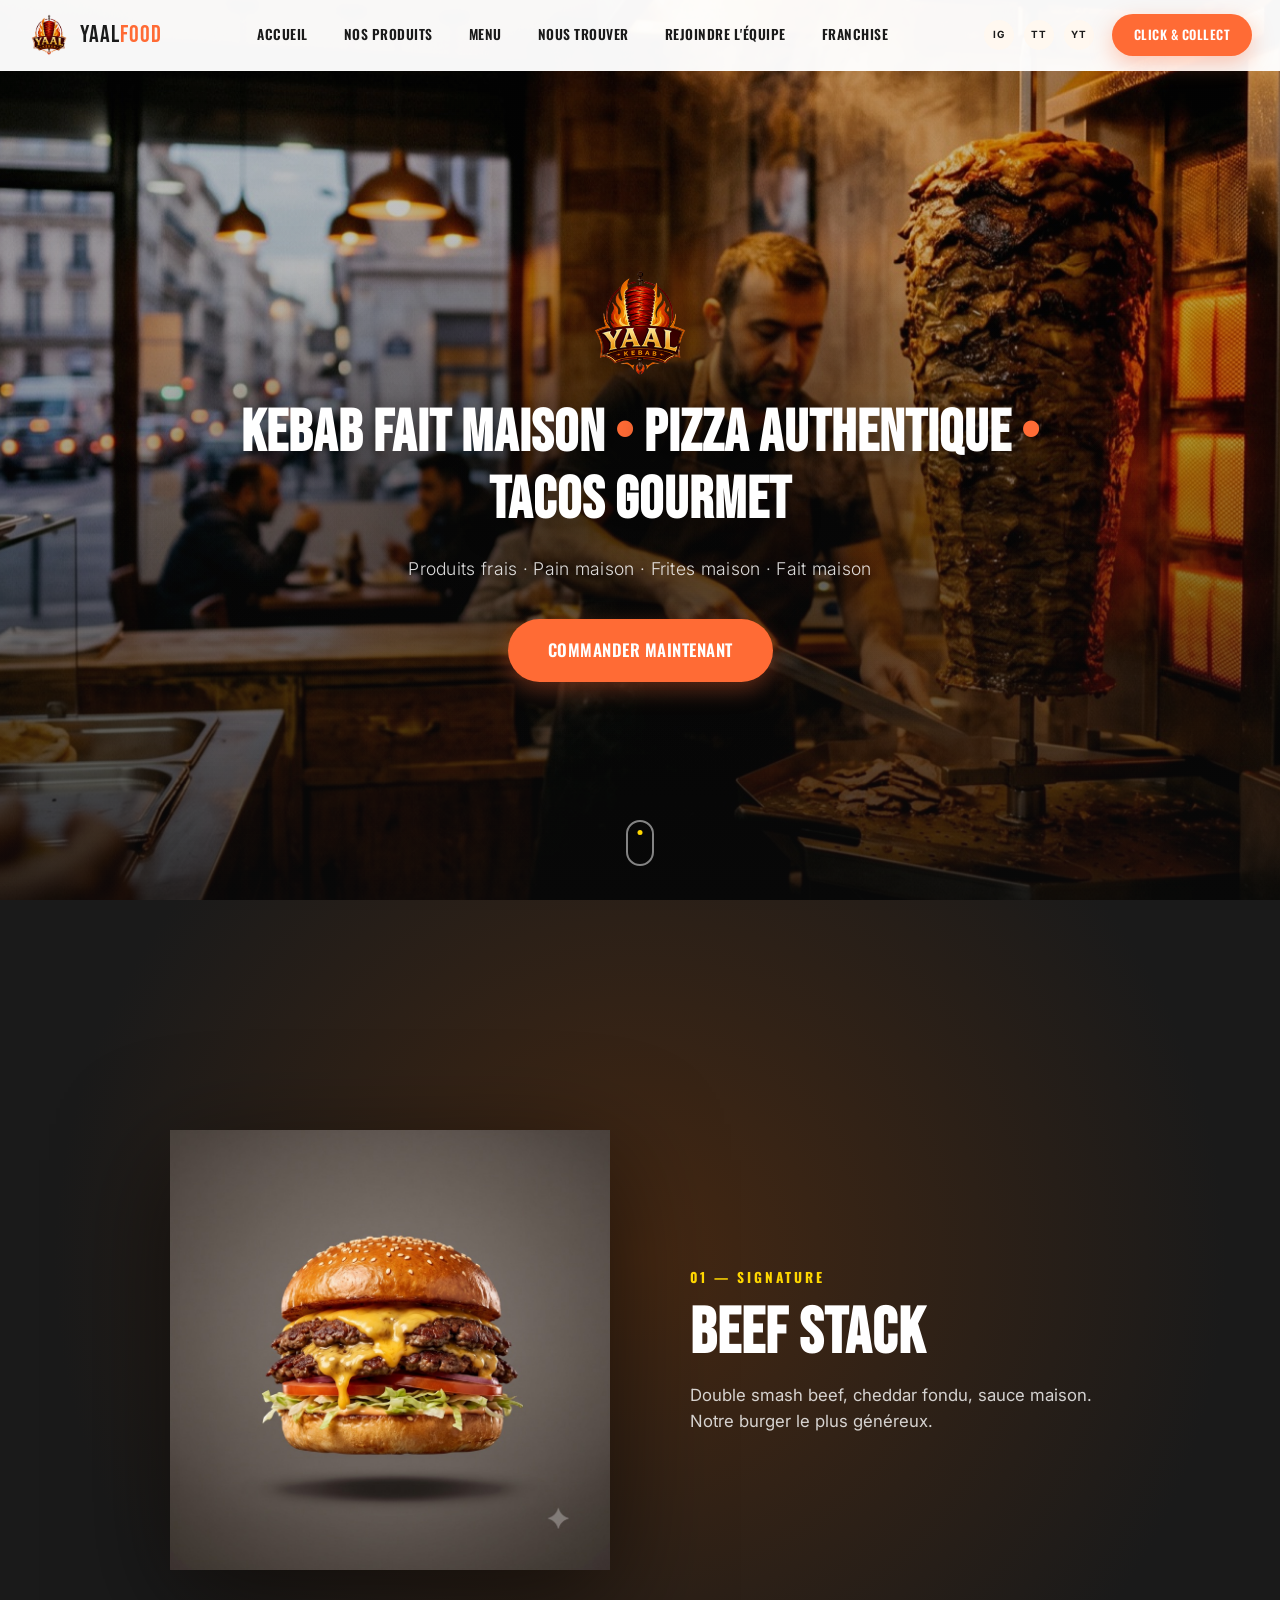
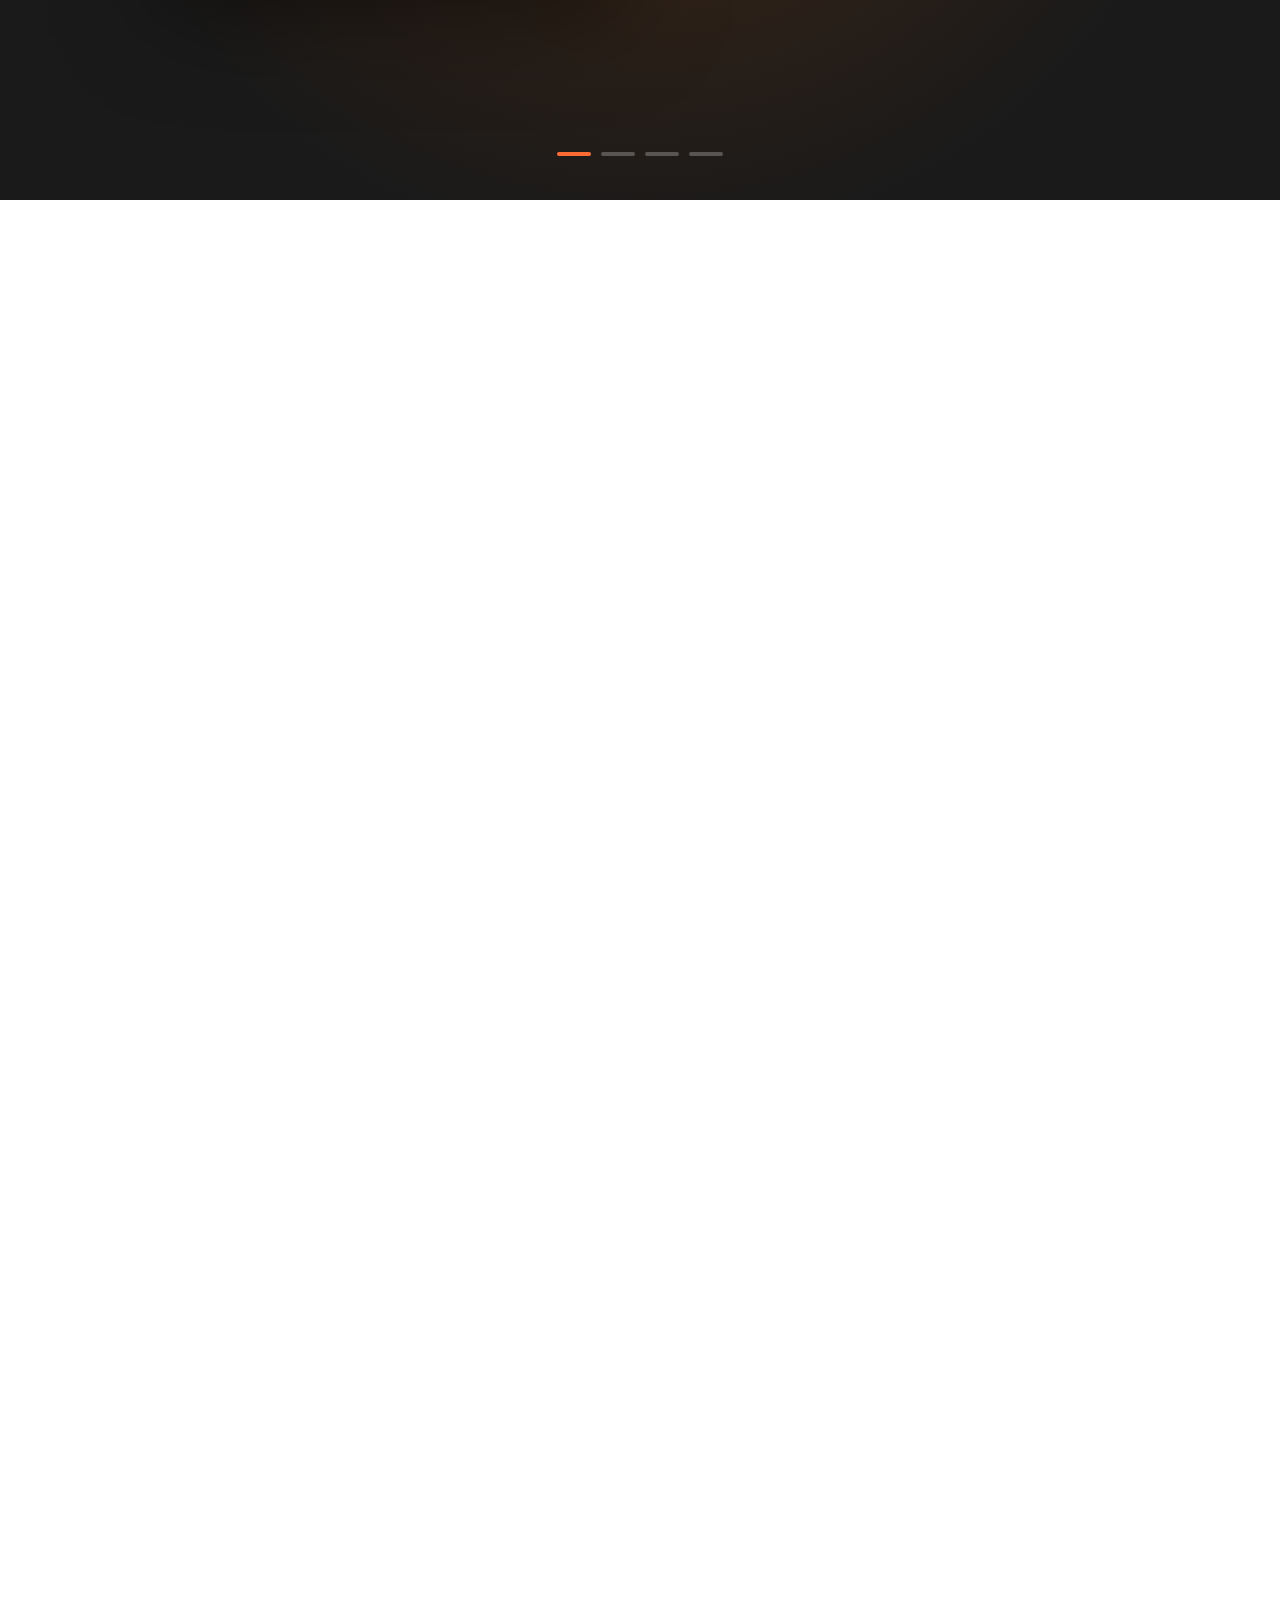
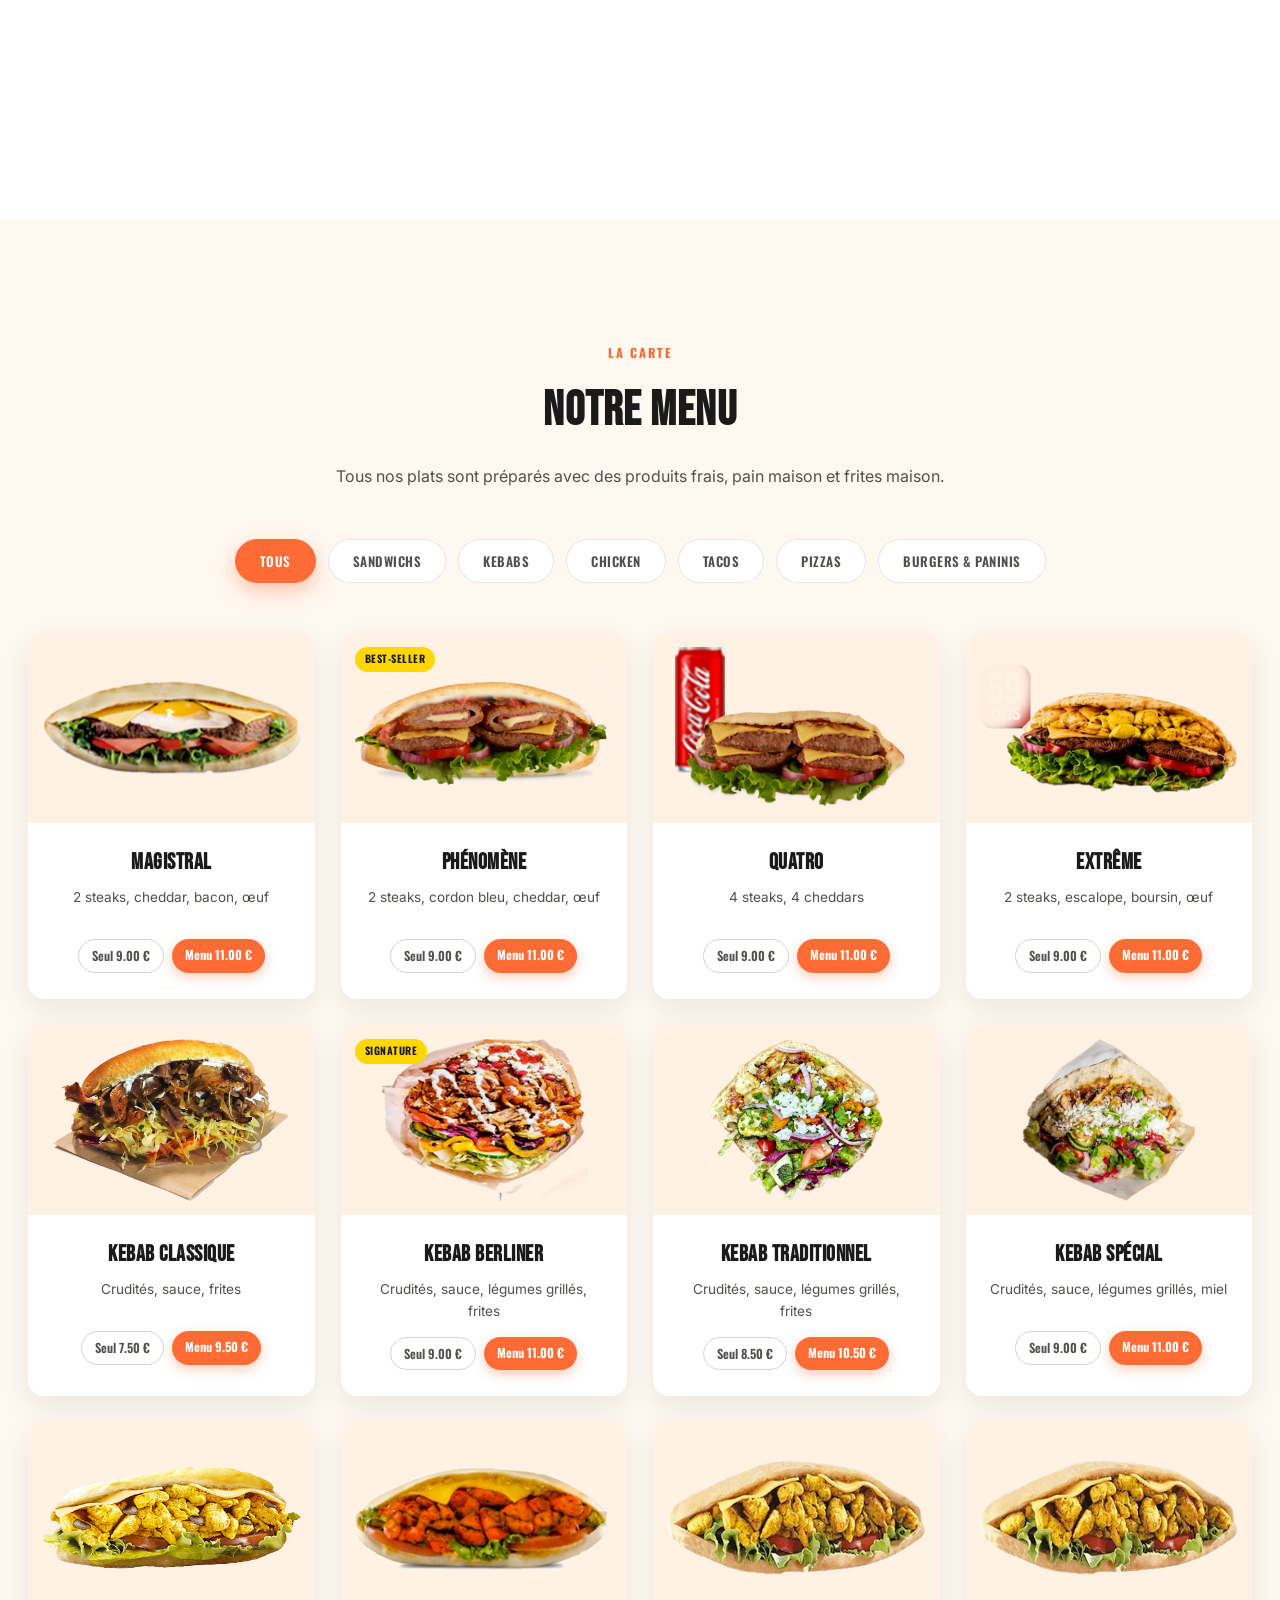
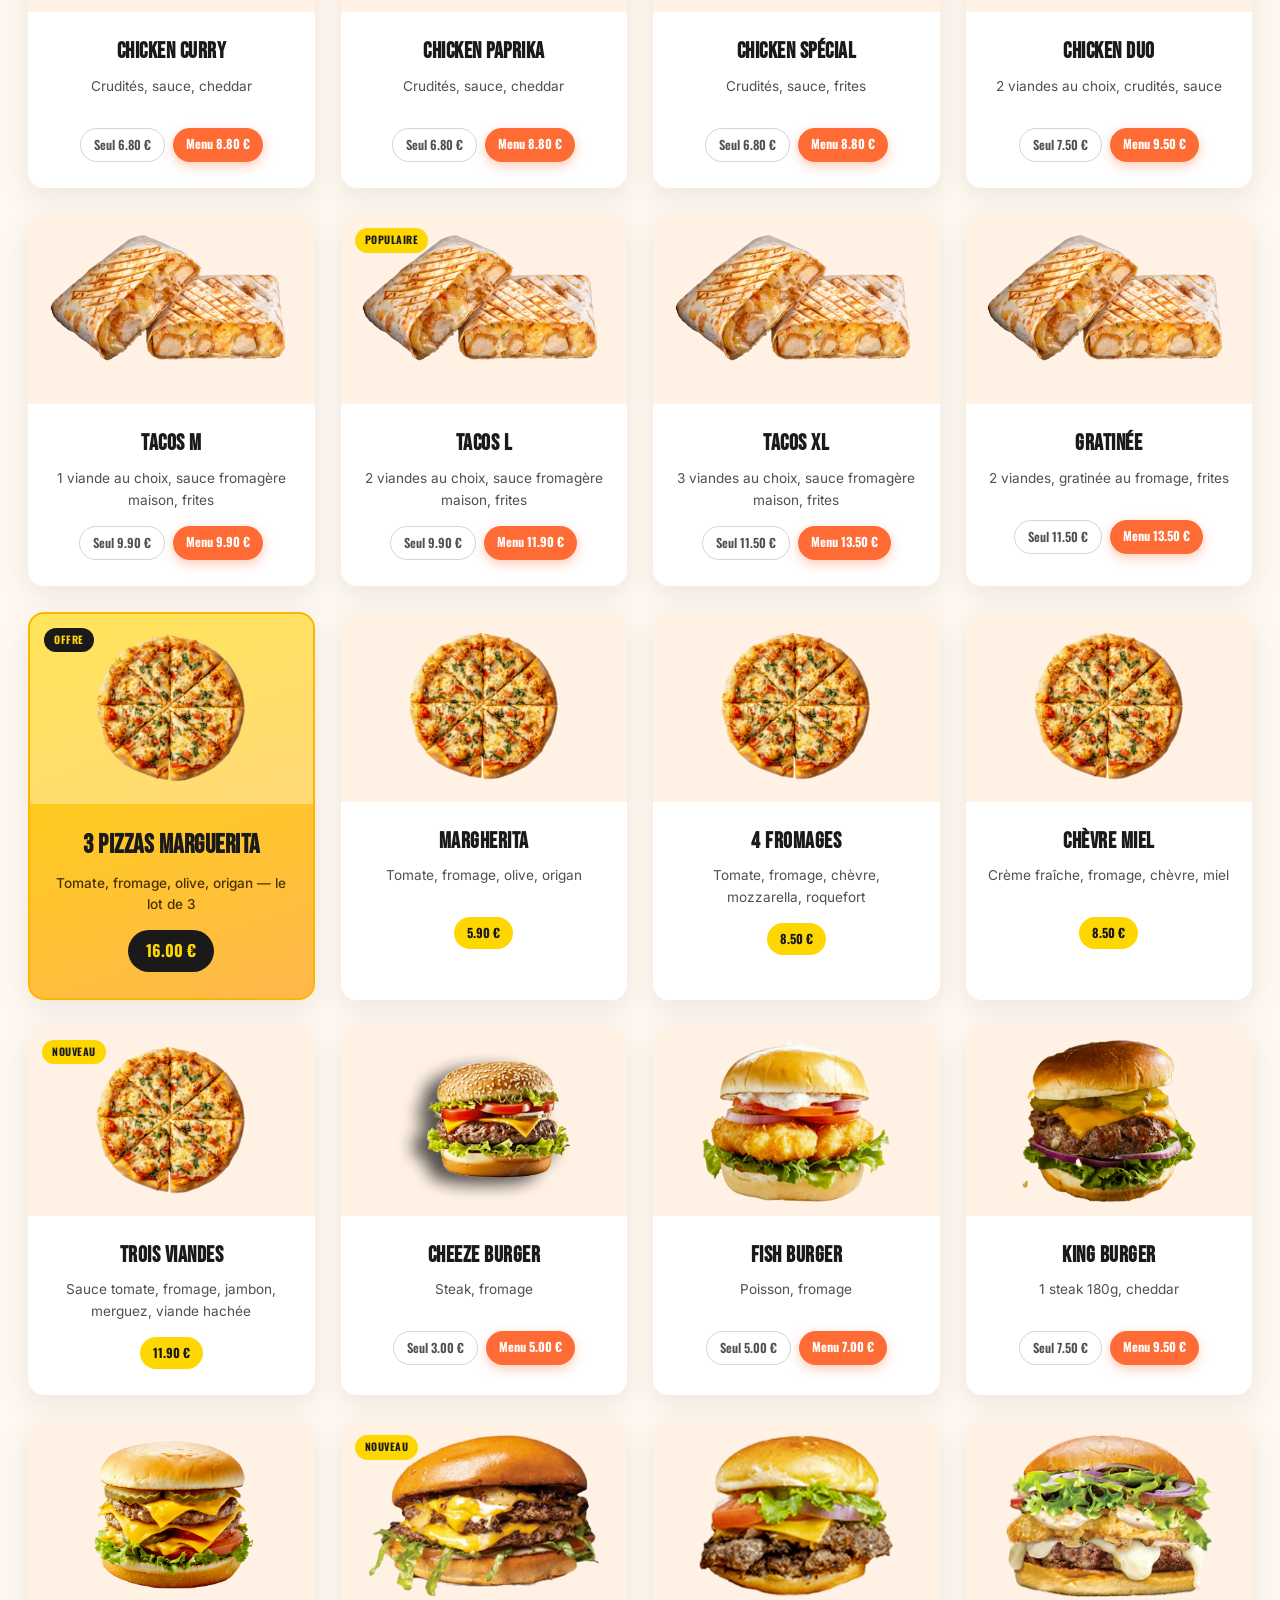
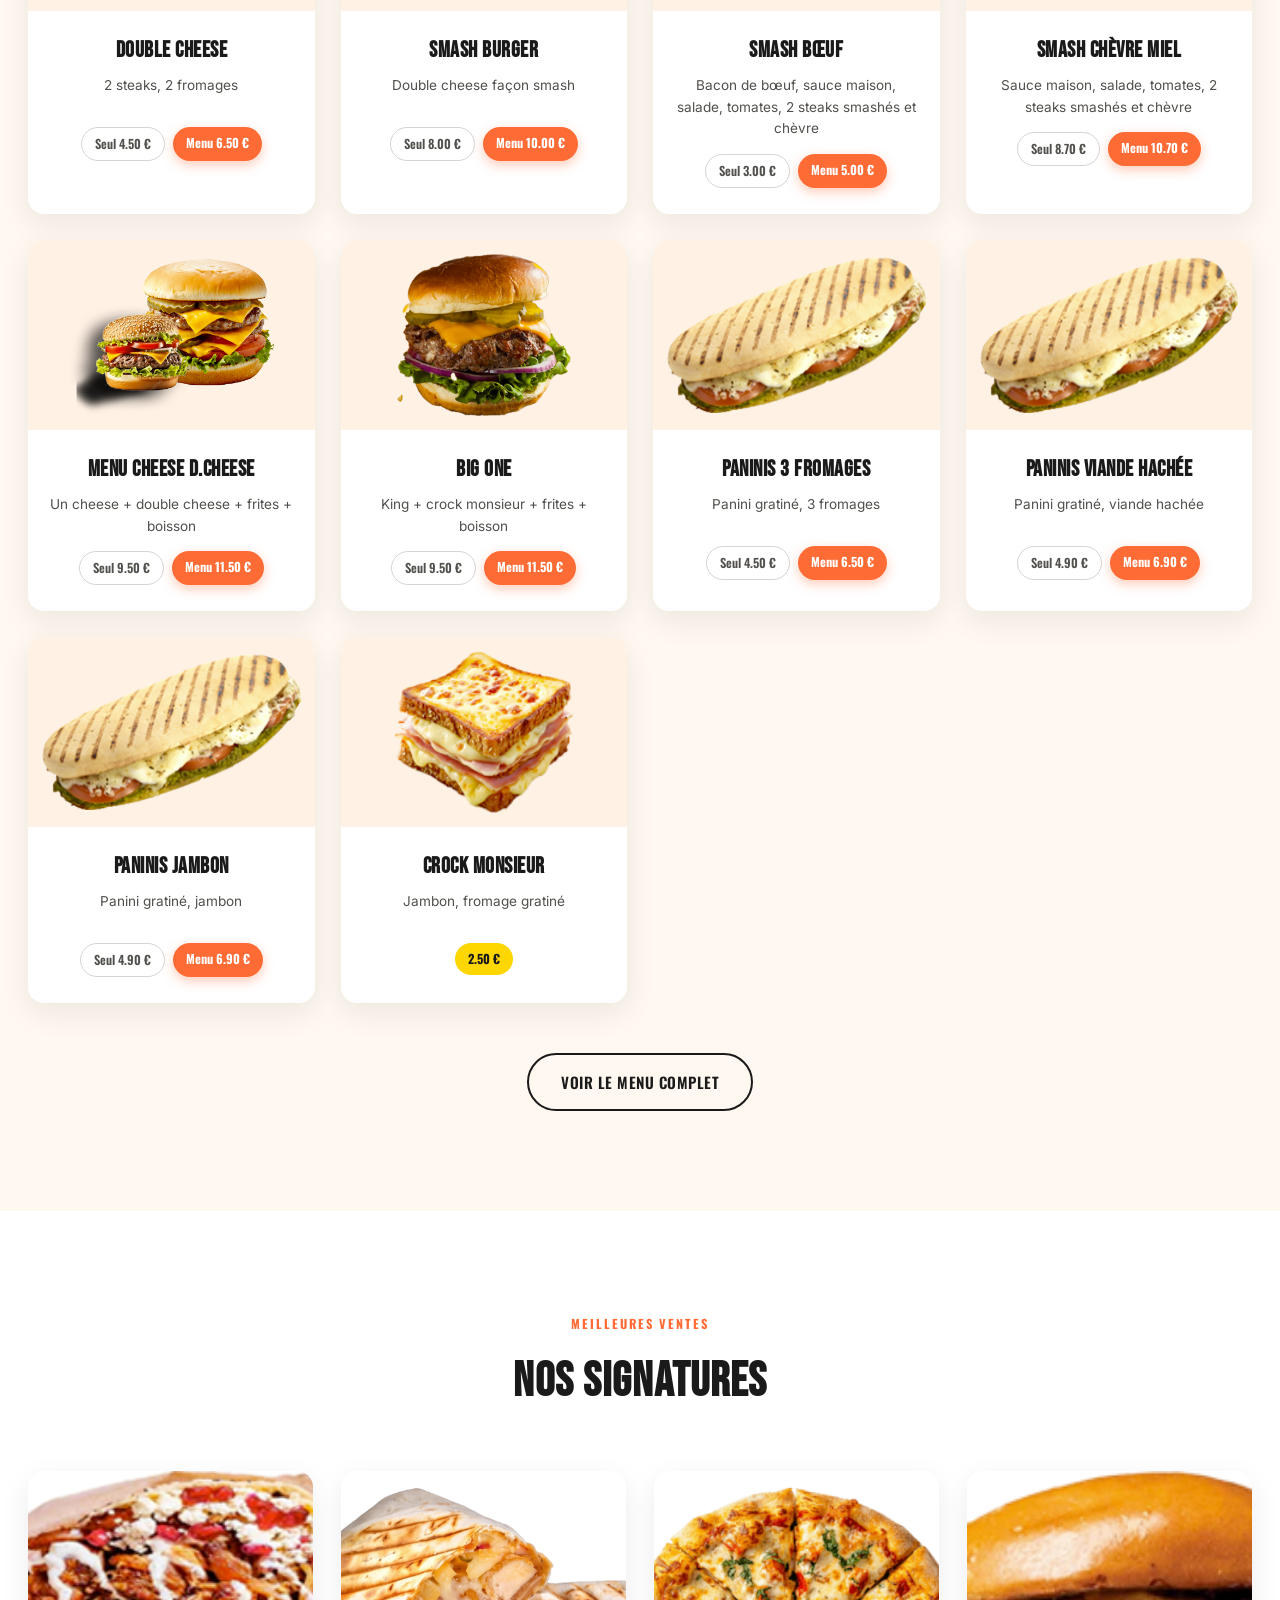
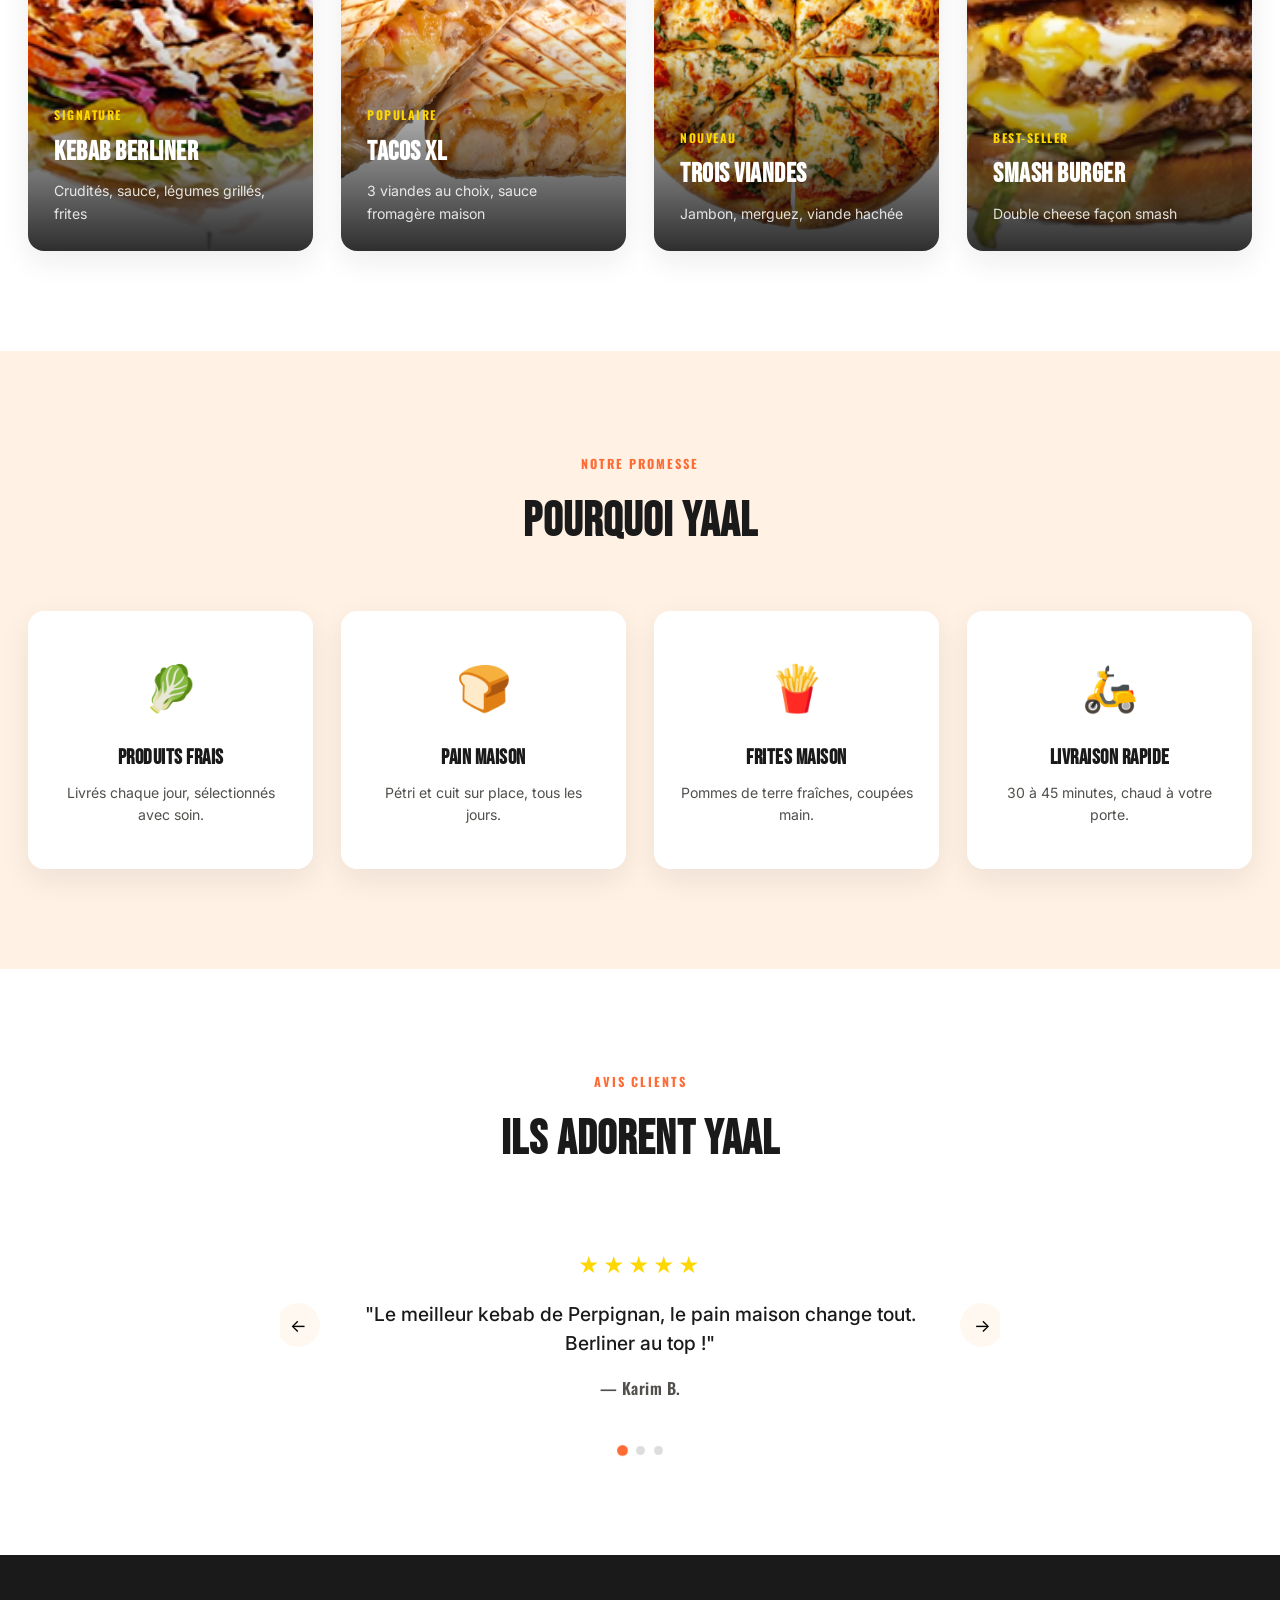
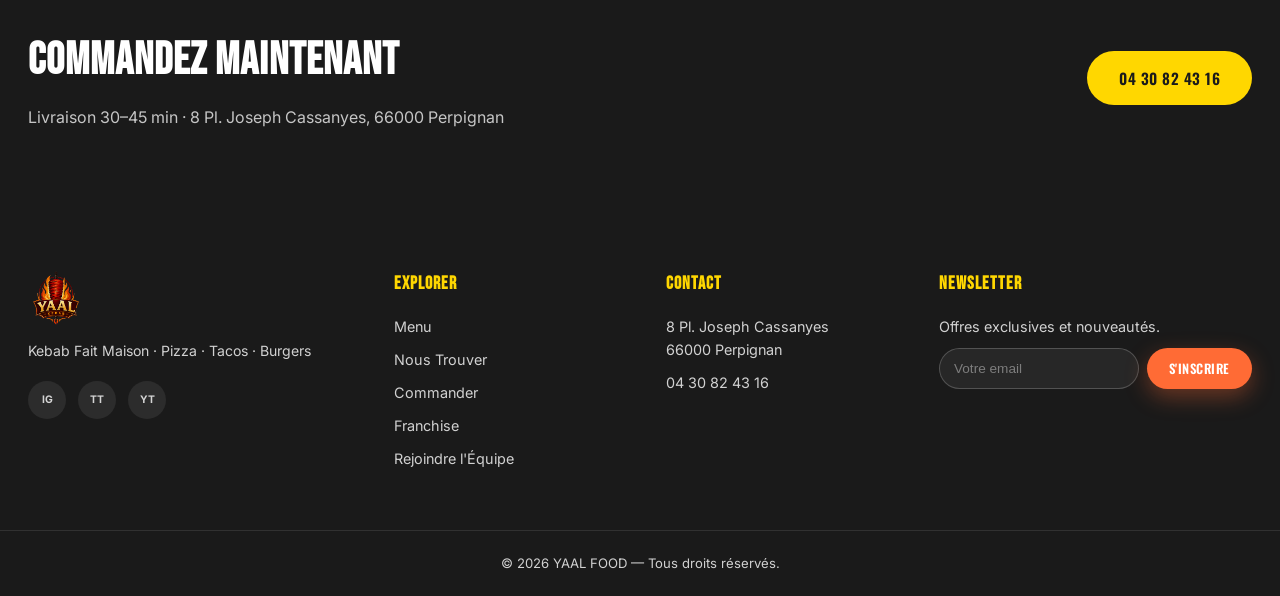
==== commit 2f0b4030: "Translate navigation and section labels to French" ====
--- a/index.html
+++ b/index.html
@@ -81,11 +81,11 @@
     </a>
 
     <nav class="main-nav" id="mainNav">
-      <a href="#home" class="nav-link">Home</a>
-      <a href="#our-food" class="nav-link">Our Food</a>
+      <a href="#home" class="nav-link">Accueil</a>
+      <a href="#our-food" class="nav-link">Nos Produits</a>
       <a href="menu.html" class="nav-link">Menu</a>
-      <a href="#locate" class="nav-link">Locate</a>
-      <a href="join-the-team.html" class="nav-link">Join the Team</a>
+      <a href="#locate" class="nav-link">Nous Trouver</a>
+      <a href="join-the-team.html" class="nav-link">Rejoindre l'Équipe</a>
       <a href="franchise.html" class="nav-link">Franchise</a>
     </nav>
 
@@ -180,7 +180,7 @@
 <section class="featured-section" id="our-food">
   <div class="container">
     <div class="section-head reveal">
-      <span class="section-kicker">Best Sellers</span>
+      <span class="section-kicker">Meilleures Ventes</span>
       <h2 class="section-title">Nos Signatures</h2>
     </div>
     <div class="featured-grid" id="featuredGrid"></div>
@@ -192,7 +192,7 @@
   <div class="container">
     <div class="section-head reveal">
       <span class="section-kicker">Notre promesse</span>
-      <h2 class="section-title">Why YAAL</h2>
+      <h2 class="section-title">Pourquoi YAAL</h2>
     </div>
     <div class="why-grid">
       <div class="why-card reveal">
@@ -279,10 +279,10 @@
     <div class="footer-col">
       <h4>Explorer</h4>
       <a href="menu.html">Menu</a>
-      <a href="#locate">Locate</a>
-      <a href="tel:0430824316">Order Online</a>
+      <a href="#locate">Nous Trouver</a>
+      <a href="tel:0430824316">Commander</a>
       <a href="franchise.html">Franchise</a>
-      <a href="join-the-team.html">Join the Team</a>
+      <a href="join-the-team.html">Rejoindre l'Équipe</a>
     </div>
 
     <div class="footer-col">
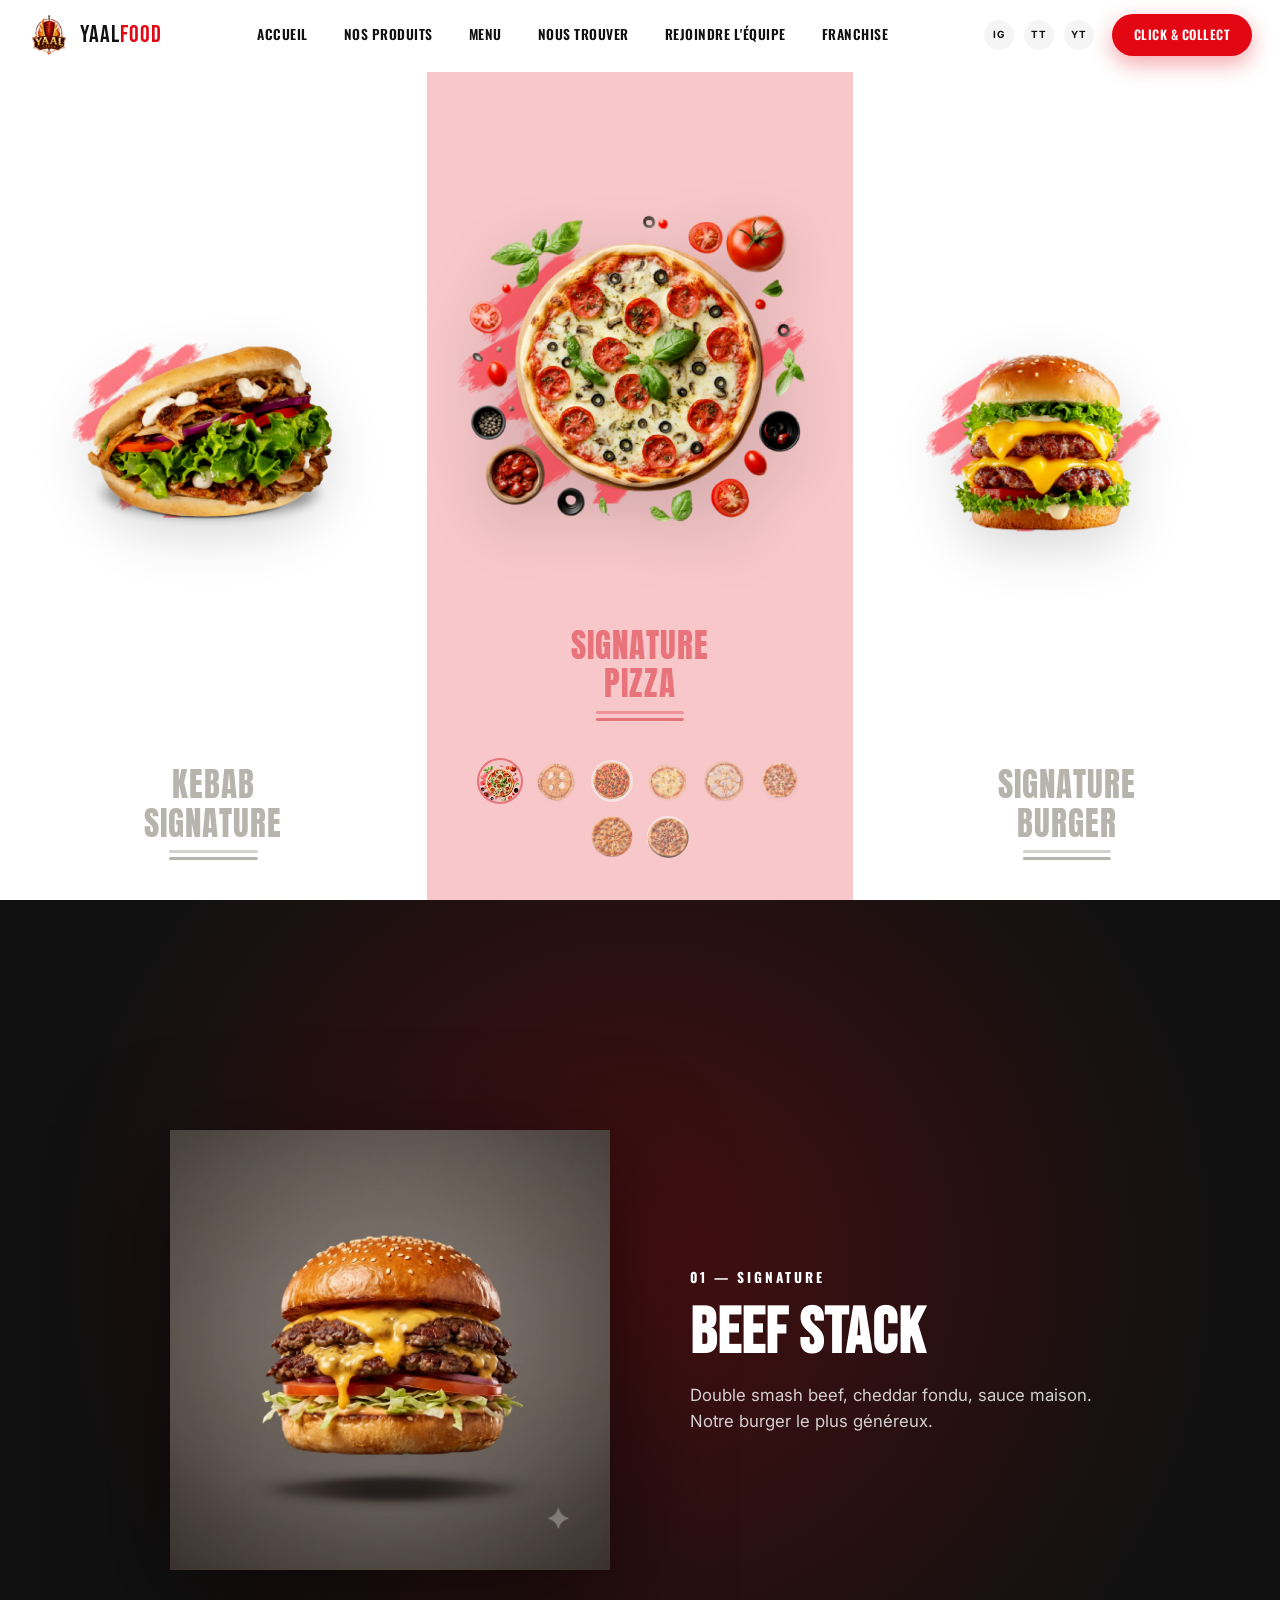
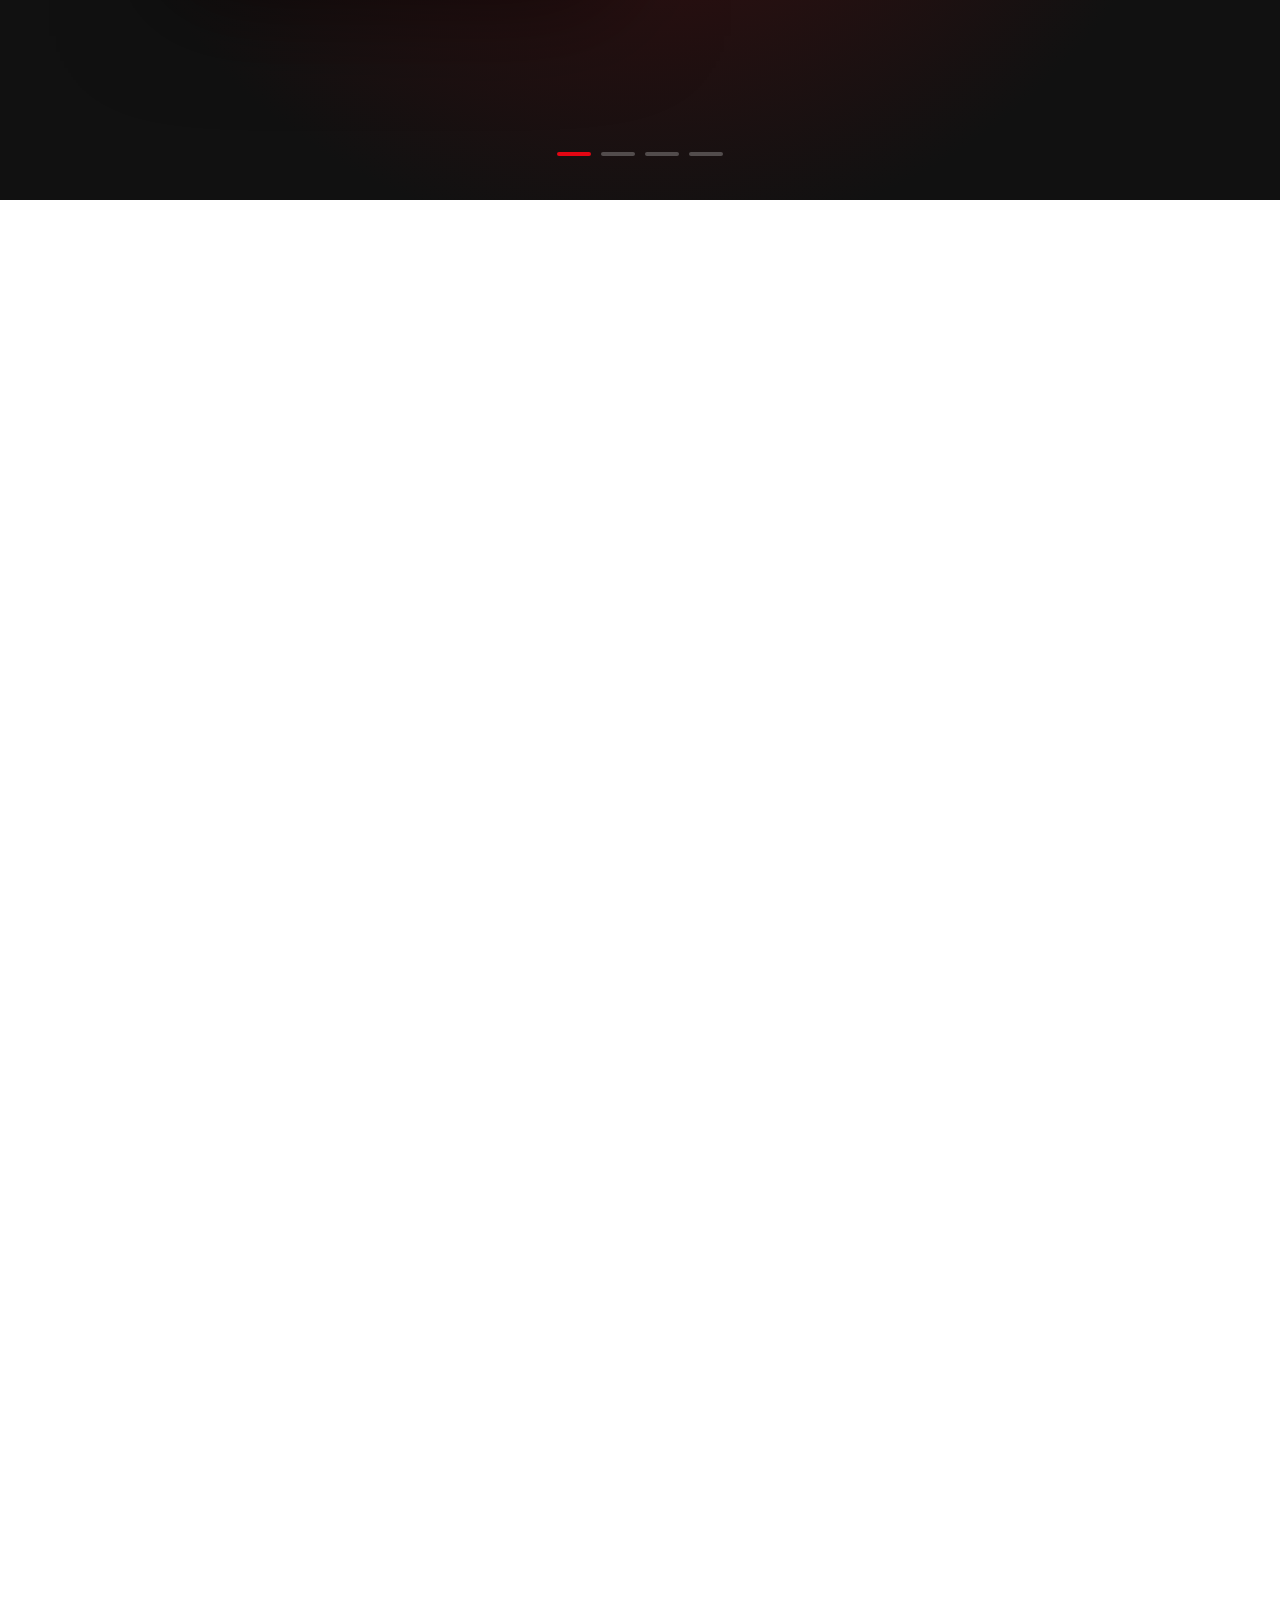
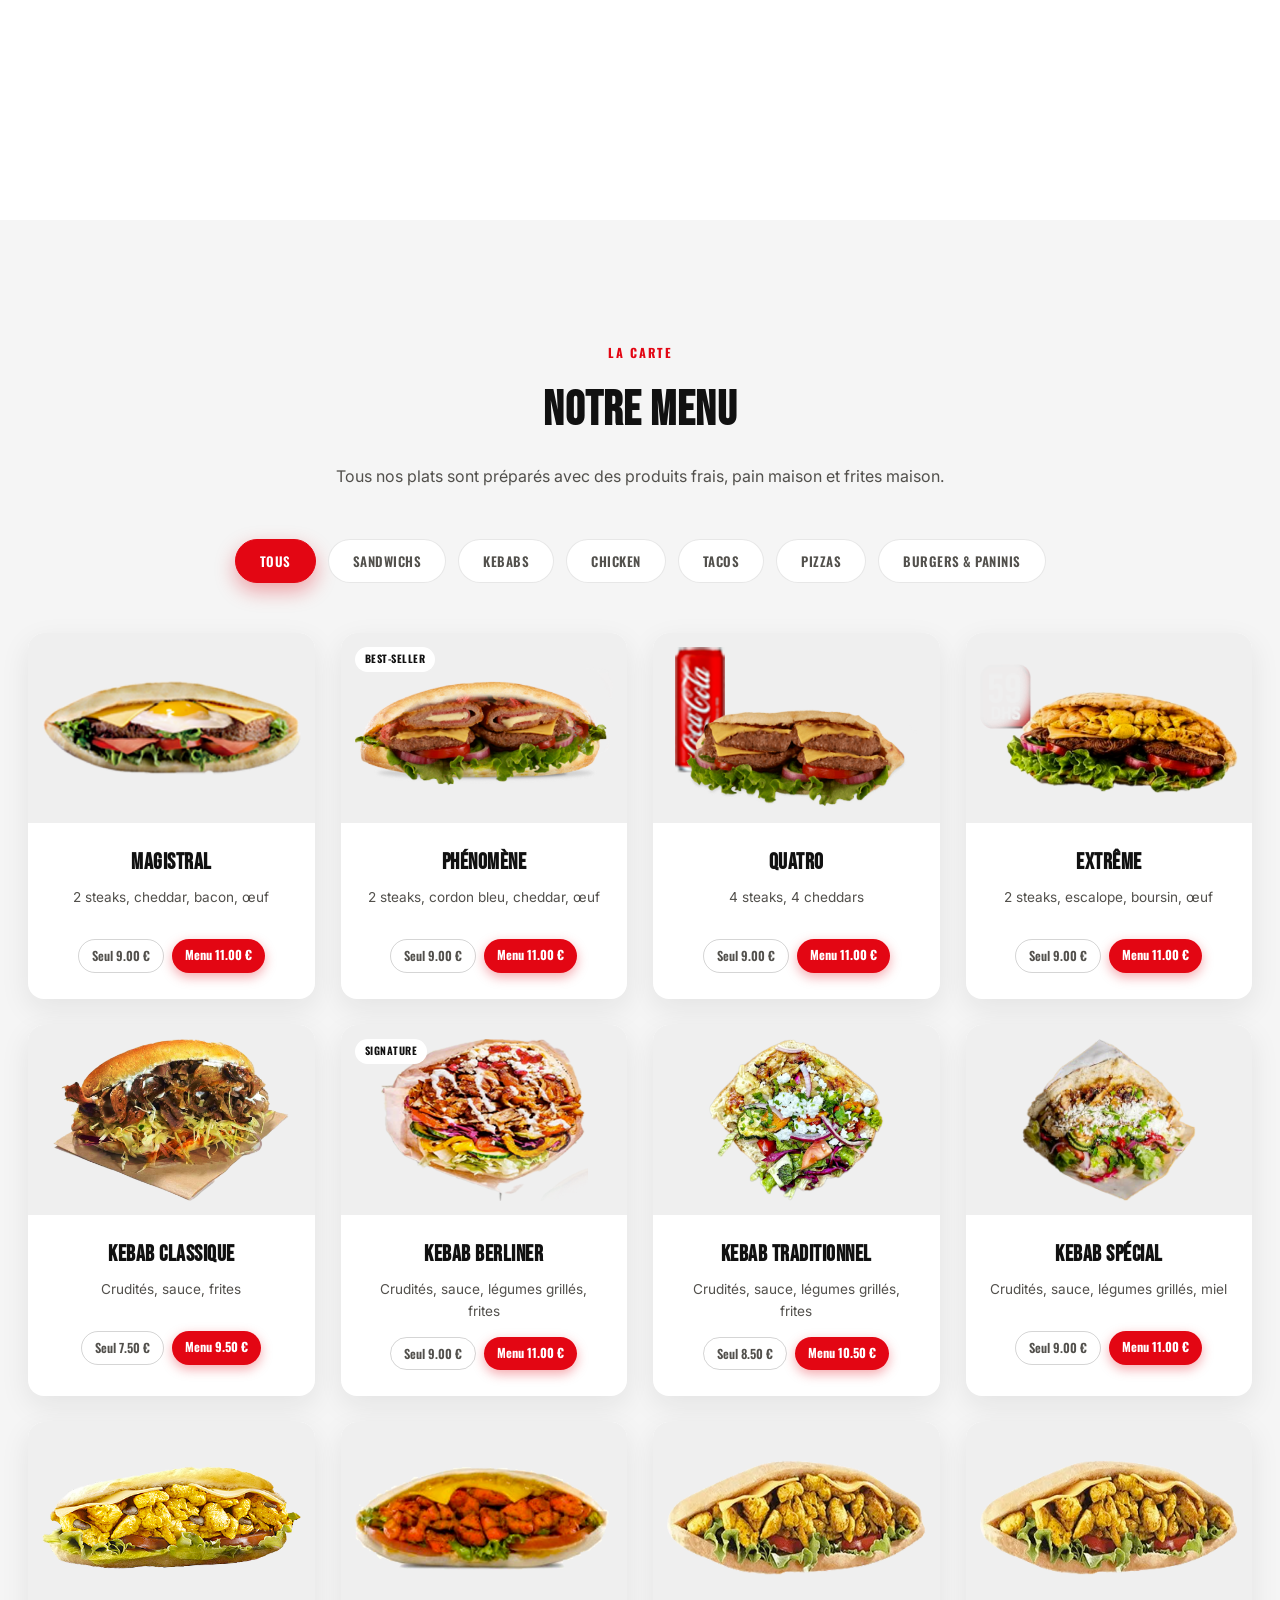
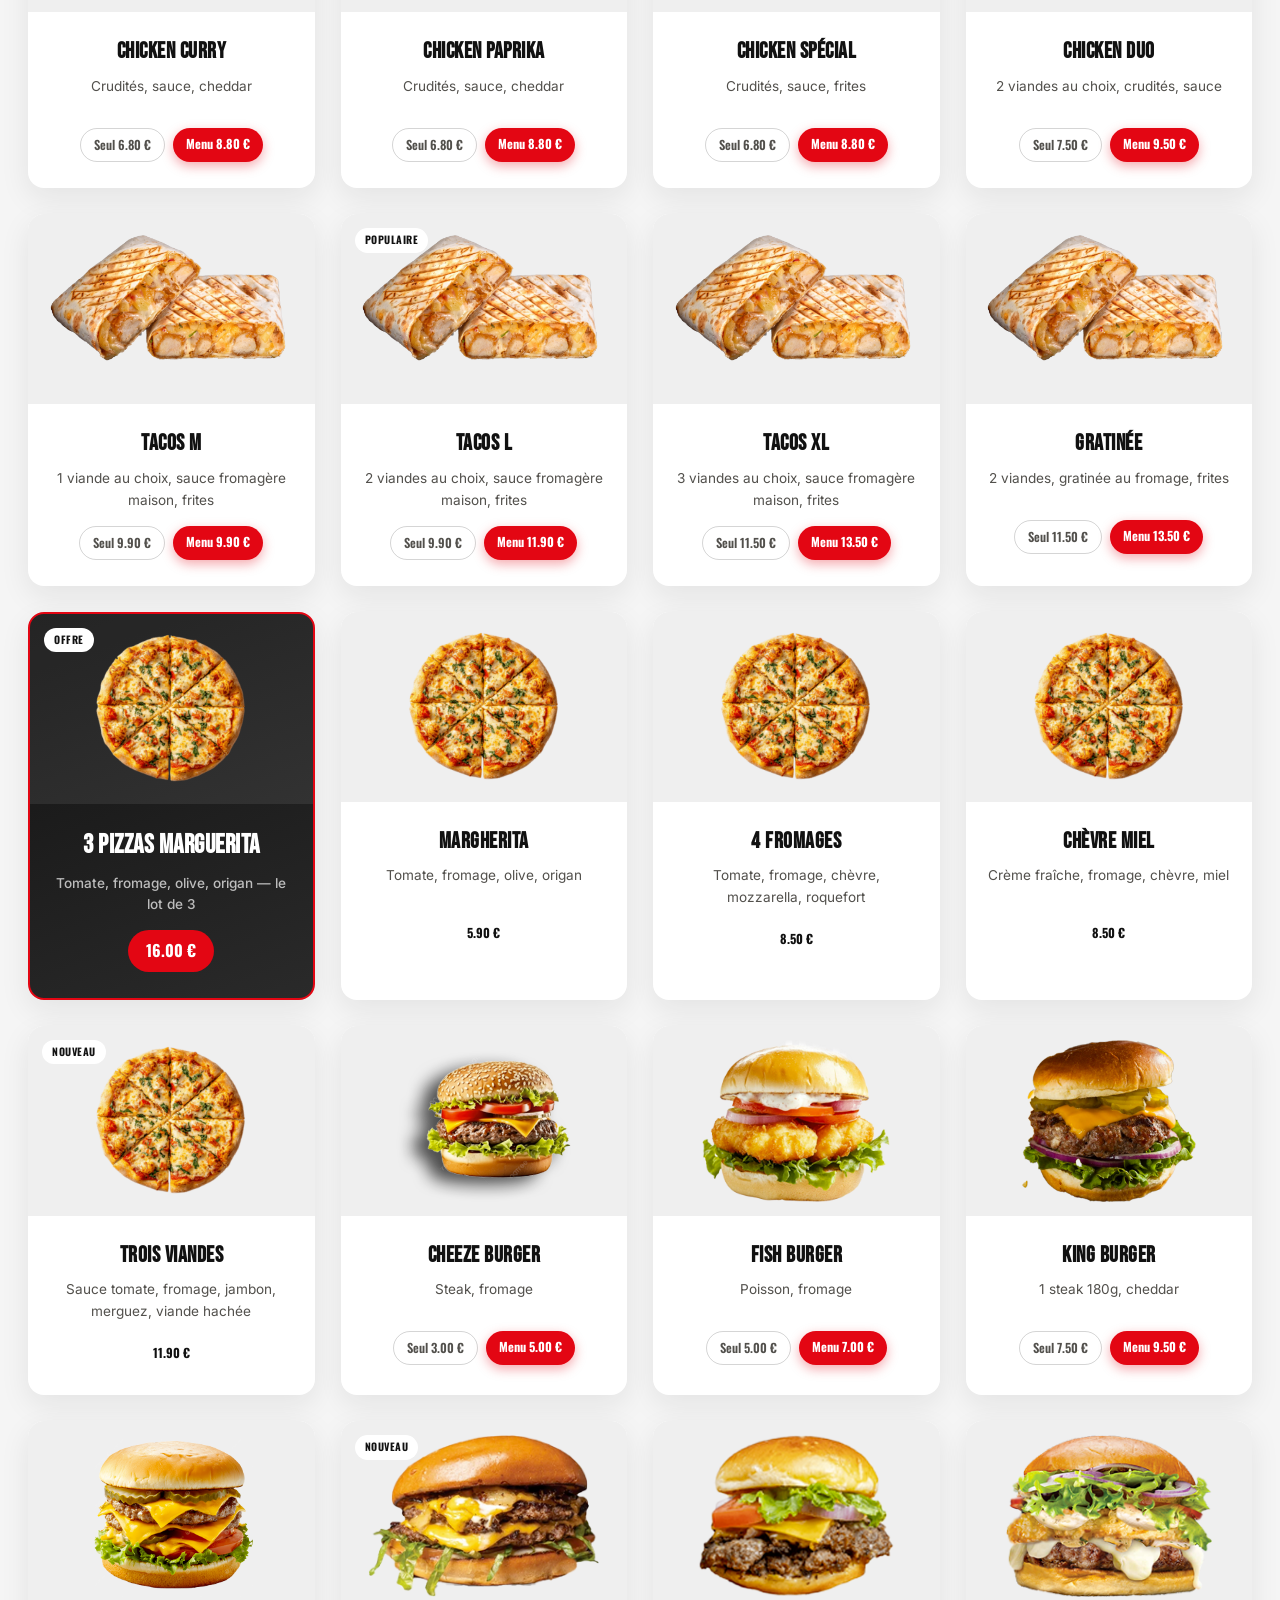
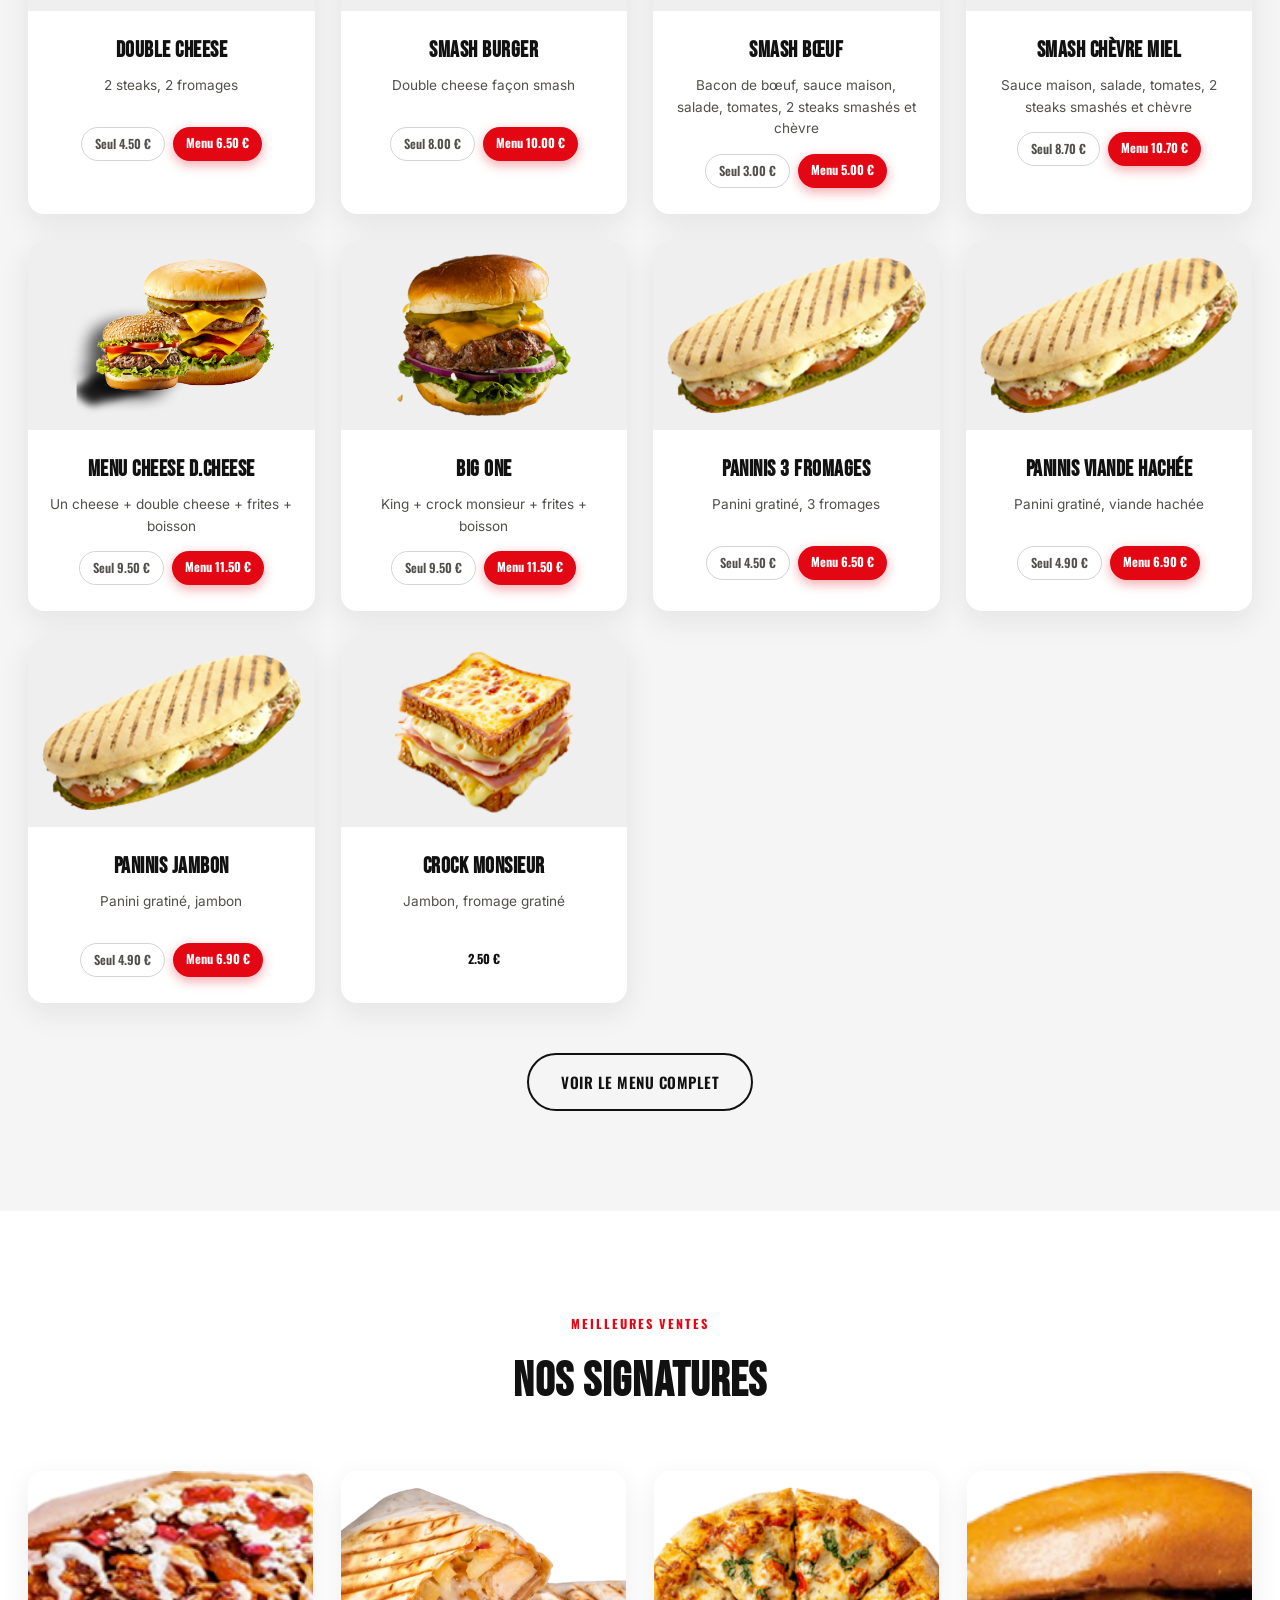
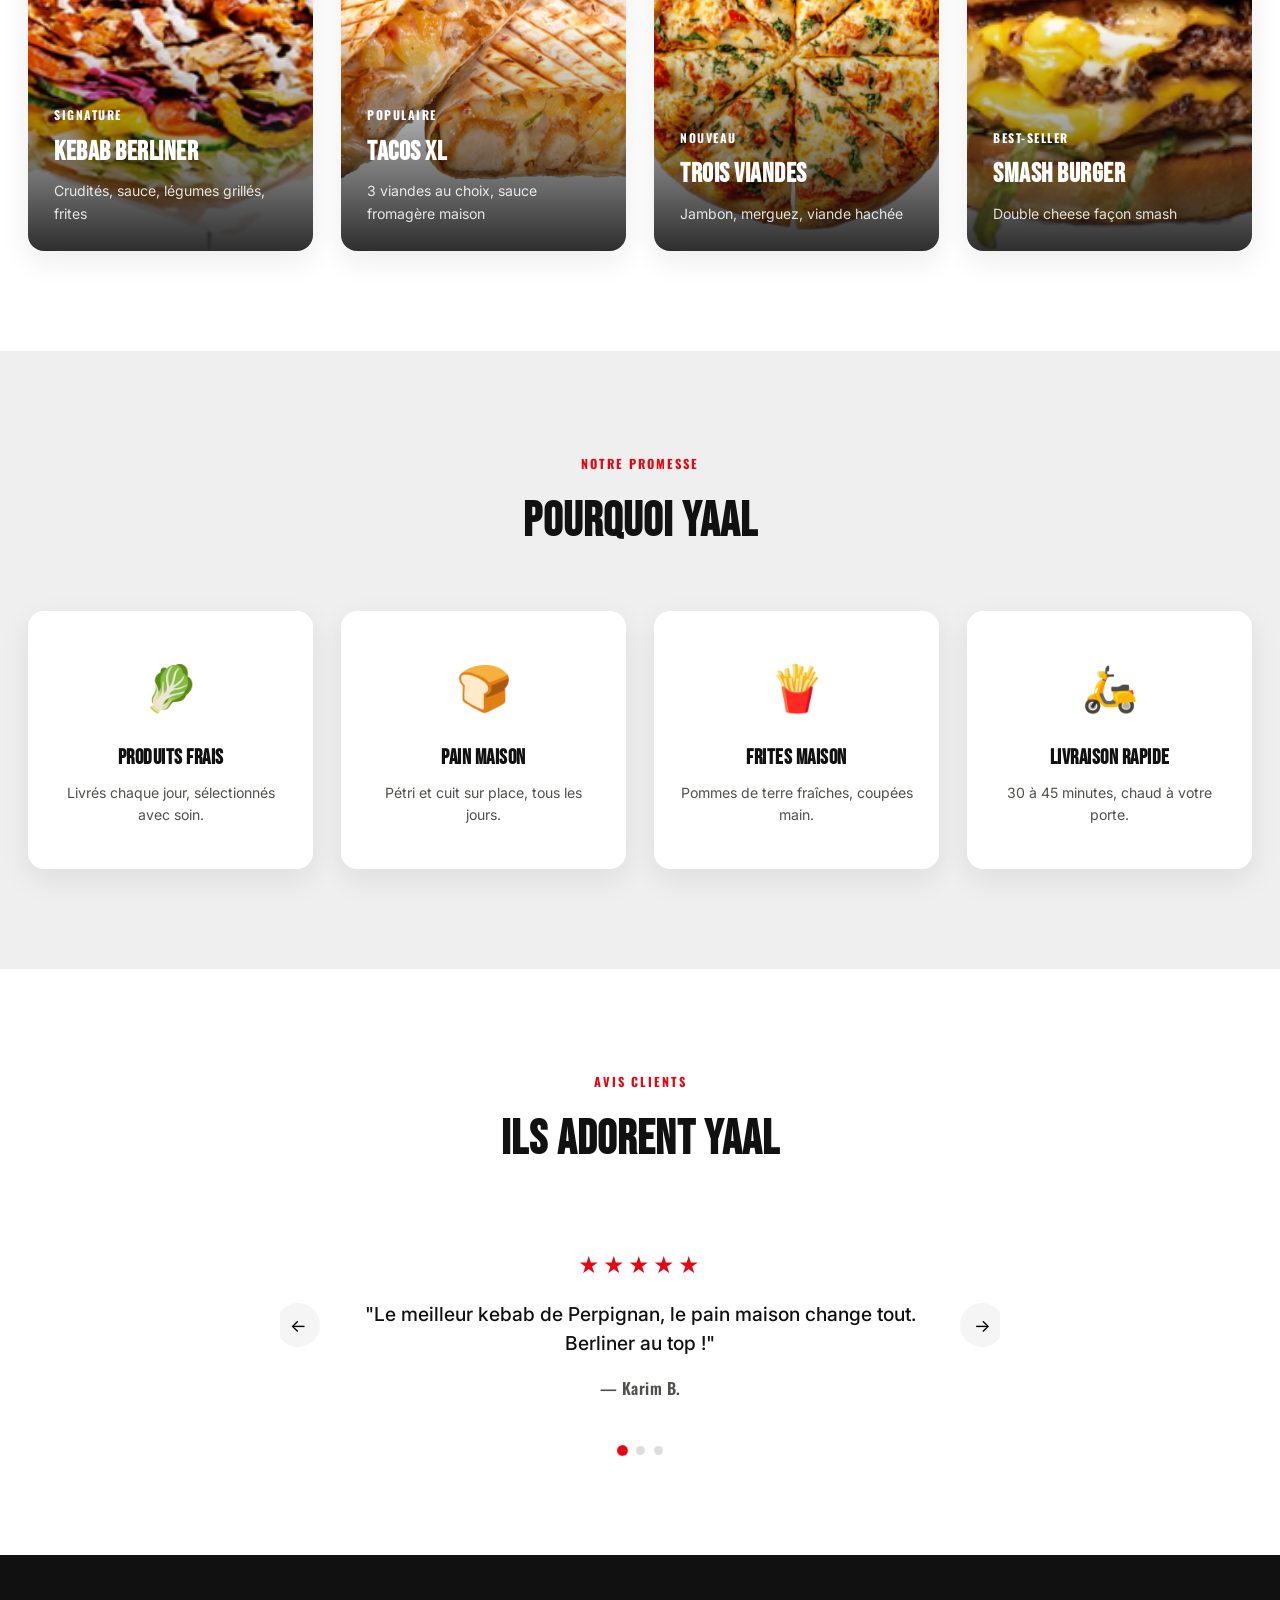
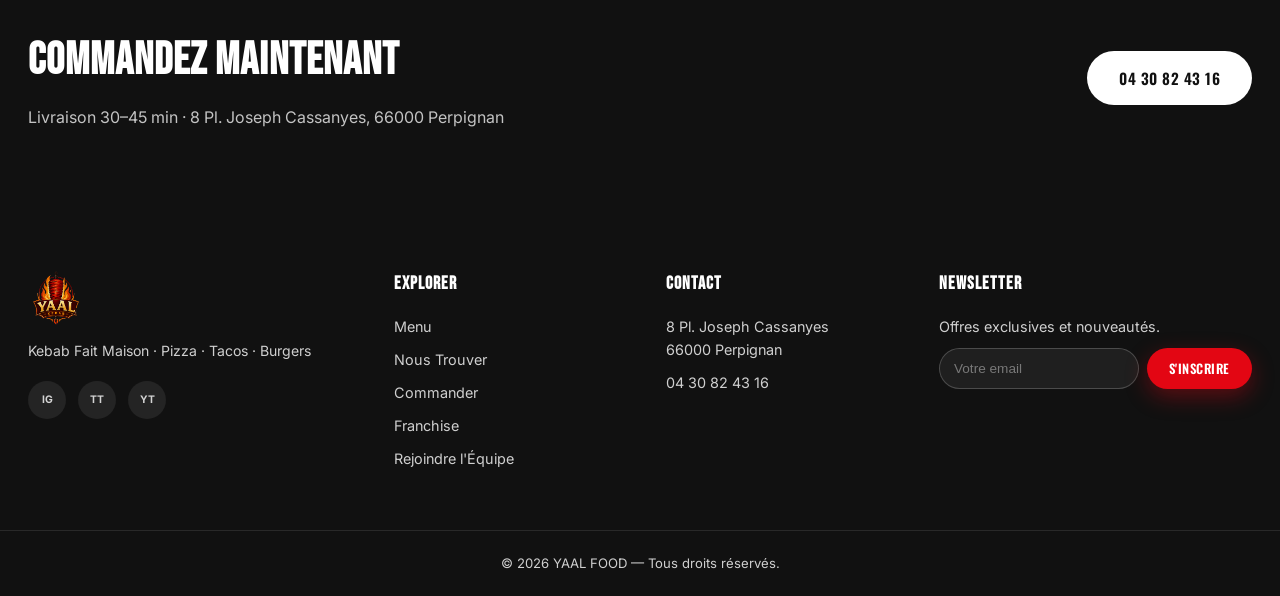
==== commit e97f977f: "Replace hero video with interactive product carousel (kebab/pizza/burger/tacos)" ====
--- a/index.html
+++ b/index.html
@@ -67,7 +67,7 @@
 
 <link rel="icon" href="assets/images/logo.png" type="image/png">
 <link rel="preconnect" href="https://fonts.googleapis.com">
-<link href="https://fonts.googleapis.com/css2?family=Bebas+Neue&family=Oswald:wght@500;600;700&family=Inter:wght@400;500;600;700;800&display=swap" rel="stylesheet">
+<link href="https://fonts.googleapis.com/css2?family=Anton&family=Bebas+Neue&family=Oswald:wght@500;600;700&family=Inter:wght@400;500;600;700;800&display=swap" rel="stylesheet">
 <link rel="stylesheet" href="styles.css">
 </head>
 <body>
@@ -101,23 +101,60 @@
   </div>
 </header>
 
-<!-- ===== HERO ===== -->
+<!-- ===== HERO (carrousel produits) ===== -->
 <section class="hero" id="home">
-  <div class="hero-bg" data-speed="0.35">
-    <video class="hero-video" autoplay muted loop playsinline poster="assets/images/hero-bg.jpg">
-      <source src="assets/images/hero-video.mp4" type="video/mp4">
-    </video>
-  </div>
-  <div class="hero-scrim"></div>
-  <div class="hero-content">
-    <img src="assets/images/logo.png" alt="YAAL FOOD" class="hero-logo reveal zoom">
-    <h1 class="hero-headline reveal">KEBAB FAIT MAISON <span>•</span> PIZZA AUTHENTIQUE <span>•</span> TACOS GOURMET</h1>
-    <p class="hero-sub reveal">Produits frais &middot; Pain maison &middot; Frites maison &middot; Fait maison</p>
-    <a href="#menu" class="btn btn-primary btn-lg reveal">Commander Maintenant</a>
-  </div>
-  <a href="#transform" class="scroll-cue" aria-label="Défiler">
-    <span></span>
-  </a>
+  <button class="carousel-arrow prev" id="prevBtn" aria-label="Précédent">
+    <svg viewBox="0 0 24 24" width="20" height="20"><path fill="none" stroke="currentColor" stroke-width="2.5" stroke-linecap="round" stroke-linejoin="round" d="M15 18l-6-6 6-6"/></svg>
+  </button>
+
+  <div class="carousel-track" id="carouselTrack">
+    <article class="product-slide">
+      <img src="assets/images/kebab-hero.png" alt="Kebab Signature">
+      <h2 class="slide-title">KEBAB<br>SIGNATURE</h2>
+    </article>
+    <article class="product-slide">
+      <img src="assets/images/pizza-hero.png" alt="Signature Pizza" id="pizzaMainImg">
+      <h2 class="slide-title" id="pizzaMainTitle">SIGNATURE<br>PIZZA</h2>
+      <div class="variant-row" id="pizzaVariants">
+        <button class="variant-thumb active" data-img="pizza-hero.png" data-name="SIGNATURE<br>PIZZA" aria-label="Margherita">
+          <img src="assets/images/pizza-hero.png" alt="Margherita">
+        </button>
+        <button class="variant-thumb" data-img="pizza-saumon.png" data-name="PIZZA<br>SAUMON" aria-label="Saumon">
+          <img src="assets/images/pizza-saumon.png" alt="Saumon">
+        </button>
+        <button class="variant-thumb" data-img="pizza-kebab-variant.png" data-name="PIZZA<br>KEBAB" aria-label="Kebab">
+          <img src="assets/images/pizza-kebab-variant.png" alt="Kebab">
+        </button>
+        <button class="variant-thumb" data-img="pizza-4fromages.png" data-name="4 FROMAGES" aria-label="4 Fromages">
+          <img src="assets/images/pizza-4fromages.png" alt="4 Fromages">
+        </button>
+        <button class="variant-thumb" data-img="pizza-4fromages-blanche.png" data-name="4 FROMAGES<br>BLANCHE" aria-label="4 Fromages Blanche">
+          <img src="assets/images/pizza-4fromages-blanche.png" alt="4 Fromages Blanche">
+        </button>
+        <button class="variant-thumb" data-img="pizza-jambon.png" data-name="PIZZA<br>JAMBON" aria-label="Jambon">
+          <img src="assets/images/pizza-jambon.png" alt="Jambon">
+        </button>
+        <button class="variant-thumb" data-img="pizza-poulet.png" data-name="PIZZA<br>POULET" aria-label="Poulet">
+          <img src="assets/images/pizza-poulet.png" alt="Poulet">
+        </button>
+        <button class="variant-thumb" data-img="pizza-viande-hachee.png" data-name="VIANDE<br>HACHÉE" aria-label="Viande Hachée">
+          <img src="assets/images/pizza-viande-hachee.png" alt="Viande Hachée">
+        </button>
+      </div>
+    </article>
+    <article class="product-slide">
+      <img src="assets/images/burger-hero.png" alt="Signature Burger">
+      <h2 class="slide-title">SIGNATURE<br>BURGER</h2>
+    </article>
+    <article class="product-slide">
+      <img src="assets/images/tacos-hero.png" alt="Tacos Signature">
+      <h2 class="slide-title">TACOS<br>SIGNATURE</h2>
+    </article>
+  </div>
+
+  <button class="carousel-arrow next" id="nextBtn" aria-label="Suivant">
+    <svg viewBox="0 0 24 24" width="20" height="20"><path fill="none" stroke="currentColor" stroke-width="2.5" stroke-linecap="round" stroke-linejoin="round" d="M9 6l6 6-6 6"/></svg>
+  </button>
 </section>
 
 <!-- ===== TRANSFORMATION SCROLL SECTION ===== -->
--- a/styles.css
+++ b/styles.css
@@ -3,19 +3,15 @@
    ========================================================================== */
 
 :root {
-  --orange: #FF6B35;
-  --orange-dark: #E85A2A;
-  --gold: #FFD700;
-  --blue-dark: #0D47A1;
+  --orange: #E30613;
+  --orange-dark: #B30510;
+  --gold: #FFFFFF;
   --white: #FFFFFF;
-  --black: #1a1a1a;
-  --red: #C0392B;
-  --green: #27AE60;
-  --brown: #8B4513;
-
-  --cream: #FFF8F0;
-  --cream-2: #FFF1E4;
-  --ink: #1a1a1a;
+  --black: #111111;
+
+  --cream: #F5F5F5;
+  --cream-2: #EFEFEF;
+  --ink: #111111;
   --ink-soft: #52504c;
 
   --font-title: 'Bebas Neue', 'Oswald', sans-serif;
@@ -54,8 +50,8 @@
   letter-spacing: 0.5px; text-transform: uppercase;
   transition: transform 0.3s var(--ease), box-shadow 0.3s var(--ease), background 0.3s var(--ease);
 }
-.btn-primary { background: var(--orange); color: var(--white); box-shadow: 0 8px 22px rgba(255,107,53,0.35); }
-.btn-primary:hover { background: var(--orange-dark); transform: translateY(-3px); box-shadow: 0 14px 30px rgba(255,107,53,0.45); }
+.btn-primary { background: var(--orange); color: var(--white); box-shadow: 0 8px 22px rgba(227,6,19,0.35); }
+.btn-primary:hover { background: var(--orange-dark); transform: translateY(-3px); box-shadow: 0 14px 30px rgba(227,6,19,0.45); }
 .btn-sm { padding: 11px 22px; font-size: 0.8rem; }
 .btn-lg { padding: 18px 40px; font-size: 1.05rem; }
 .btn-outline-dark {
@@ -64,13 +60,13 @@
 .btn-outline-dark:hover { background: var(--ink); color: var(--white); transform: translateY(-2px); }
 .btn-glow {
   background: var(--gold); color: var(--black);
-  box-shadow: 0 0 0 rgba(255,215,0,0.6);
+  box-shadow: 0 0 0 rgba(227,6,19,0.6);
   animation: glowPulse 2.4s ease-in-out infinite;
 }
 .btn-glow:hover { transform: translateY(-3px) scale(1.03); }
 @keyframes glowPulse {
-  0%,100% { box-shadow: 0 0 18px rgba(255,215,0,0.5); }
-  50% { box-shadow: 0 0 36px rgba(255,215,0,0.85); }
+  0%,100% { box-shadow: 0 0 18px rgba(227,6,19,0.5); }
+  50% { box-shadow: 0 0 36px rgba(227,6,19,0.85); }
 }
 .btn-glow-orange {
   background: var(--orange); color: var(--white);
@@ -78,8 +74,8 @@
 }
 .btn-glow-orange:hover { transform: translateY(-3px) scale(1.03); background: var(--orange-dark); }
 @keyframes glowPulseOrange {
-  0%,100% { box-shadow: 0 0 16px rgba(255,107,53,0.45); }
-  50% { box-shadow: 0 0 32px rgba(255,107,53,0.8); }
+  0%,100% { box-shadow: 0 0 16px rgba(227,6,19,0.45); }
+  50% { box-shadow: 0 0 32px rgba(227,6,19,0.8); }
 }
 
 /* ==========================================================================
@@ -135,51 +131,100 @@
 /* ==========================================================================
    Hero
    ========================================================================== */
+/* ==========================================================================
+   Hero — product carousel (kebab / pizza / burger / tacos)
+   ========================================================================== */
 .hero {
-  position: relative; min-height: 100vh; min-height: 100svh;
-  display: flex; align-items: center; justify-content: center; text-align: center;
-  overflow: hidden; padding: 130px 24px 80px; background: var(--black);
-}
-@media (max-width: 480px) {
-  .hero { padding-top: 120px; }
-  .hero-logo { width: 84px; }
-}
-.hero-bg {
-  position: absolute; inset: -12% -5%;
-  background-image: url('assets/images/hero-bg.jpg');
-  background-size: cover; background-position: center 40%;
-  will-change: transform;
-}
-.hero-video {
-  position: absolute; inset: 0; width: 100%; height: 100%;
-  object-fit: cover; object-position: center 40%;
-}
-.hero-scrim {
-  position: absolute; inset: 0;
-  background:
-    radial-gradient(ellipse 60% 45% at 50% 55%, rgba(10,10,10,0.55), transparent 70%),
-    linear-gradient(180deg, rgba(10,10,10,0.2) 0%, rgba(10,10,10,0.3) 45%, rgba(10,10,10,0.8) 100%);
-}
-.hero-content { position: relative; z-index: 1; max-width: 900px; }
-.hero-logo { width: 110px; margin: 0 auto 22px; filter: drop-shadow(0 15px 30px rgba(0,0,0,0.6)); }
-.hero-headline {
-  font-family: var(--font-title);
-  font-size: clamp(2rem, 4.6vw, 4rem);
-  letter-spacing: 1px; line-height: 1.15; color: var(--white);
-  margin-bottom: 20px; text-shadow: 0 10px 30px rgba(0,0,0,0.5);
-}
-.hero-headline span { color: var(--orange); }
-.hero-sub { color: rgba(255,255,255,0.85); font-size: 1.1rem; margin-bottom: 36px; font-weight: 300; letter-spacing: 0.3px; }
-
-.scroll-cue {
-  position: absolute; bottom: 34px; left: 50%; transform: translateX(-50%);
-  width: 28px; height: 46px; border: 2px solid rgba(255,255,255,0.5); border-radius: 20px; z-index: 1;
-}
-.scroll-cue span {
-  position: absolute; top: 8px; left: 50%; width: 5px; height: 5px; border-radius: 50%;
-  background: var(--gold); transform: translateX(-50%); animation: scrollDot 1.8s ease infinite;
-}
-@keyframes scrollDot { 0% { top: 8px; opacity: 1; } 80% { top: 28px; opacity: 0; } 100% { opacity: 0; } }
+  position: relative;
+  margin-top: 72px;
+  height: calc(100vh - 72px); height: calc(100svh - 72px);
+}
+
+.carousel-track {
+  display: flex; height: 100%;
+  overflow-x: auto; scroll-snap-type: x mandatory;
+  scroll-behavior: smooth;
+  scrollbar-width: none;
+}
+.carousel-track::-webkit-scrollbar { display: none; }
+
+.product-slide {
+  flex: 0 0 33.3334%;
+  scroll-snap-align: start;
+  height: 100%;
+  display: flex; flex-direction: column; align-items: center; justify-content: center;
+  gap: 5%;
+  padding: 40px 30px;
+  background: var(--white);
+  transition: background 0.5s var(--ease);
+}
+.product-slide.is-center { background: #F7C7C9; }
+
+.product-slide img {
+  width: 100%; max-width: 560px; object-fit: contain;
+  flex: 1 1 auto; min-height: 0;
+  filter: drop-shadow(0 20px 30px rgba(0,0,0,0.15));
+  opacity: 1; transform: scale(0.86);
+  transition: transform 0.5s var(--ease);
+}
+.product-slide:hover img { transform: scale(0.9) translateY(-8px); }
+.product-slide.is-center img { transform: scale(1); }
+.product-slide.is-center:hover img { transform: scale(1.03) translateY(-8px); }
+
+.product-slide img.pulse { animation: heroSlidePopIn 0.7s cubic-bezier(.22,1.4,.36,1); }
+@keyframes heroSlidePopIn {
+  0% { transform: scale(0.8) rotate(-4deg); }
+  55% { transform: scale(1.07) rotate(2deg); }
+  100% { transform: scale(1) rotate(0deg); }
+}
+
+.slide-title {
+  font-family: 'Anton', sans-serif; font-weight: 400;
+  font-size: clamp(1.7rem, 2.6vw, 2.3rem);
+  letter-spacing: 1px; line-height: 1.15;
+  text-align: center; position: relative; padding-bottom: 18px;
+  color: #b7b4ae;
+  transition: color 0.5s var(--ease);
+}
+.product-slide.is-center .slide-title { color: #e8737a; }
+.slide-title::after, .slide-title::before {
+  content: ''; position: absolute; left: 50%; transform: translateX(-50%);
+  width: 64%; height: 3px; background: currentColor; border-radius: 2px;
+}
+.slide-title::after { bottom: 0; }
+.slide-title::before { bottom: 7px; opacity: 0.6; }
+
+.variant-row { display: flex; flex-wrap: wrap; justify-content: center; gap: 10px; max-width: 340px; }
+.variant-thumb {
+  width: 46px; height: 46px; border-radius: 50%; overflow: hidden;
+  border: 2.5px solid transparent; padding: 0;
+  opacity: 0.6; transition: opacity 0.3s var(--ease), border-color 0.3s var(--ease), transform 0.3s var(--ease);
+}
+.variant-thumb img { width: 100%; height: 100%; object-fit: cover; }
+.variant-thumb:hover { opacity: 1; transform: translateY(-3px); }
+.variant-thumb.active { opacity: 1; border-color: #e8737a; }
+
+.carousel-arrow {
+  position: absolute; top: 50%; transform: translateY(-50%); z-index: 2;
+  width: 48px; height: 48px; border-radius: 50%;
+  border: none; background: rgba(255,255,255,0.85); color: var(--ink);
+  box-shadow: 0 8px 22px rgba(0,0,0,0.12);
+  display: flex; align-items: center; justify-content: center;
+  opacity: 0; transition: opacity 0.3s var(--ease), background 0.25s var(--ease), color 0.25s var(--ease), transform 0.25s var(--ease);
+}
+.hero:hover .carousel-arrow { opacity: 1; }
+.carousel-arrow:hover { background: var(--orange); color: var(--white); transform: translateY(-50%) scale(1.08); }
+.carousel-arrow.prev { left: 18px; }
+.carousel-arrow.next { right: 18px; }
+
+@media (max-width: 860px) {
+  .product-slide { flex-basis: 50%; }
+}
+@media (max-width: 560px) {
+  .hero { height: auto; }
+  .product-slide { flex-basis: 88%; height: 80vh; padding: 30px 20px; }
+  .carousel-arrow { width: 38px; height: 38px; }
+}
 
 .nav-link.active-link { color: var(--orange); }
 .nav-link.active-link::after { transform: scaleX(1); }
@@ -189,7 +234,7 @@
    ========================================================================== */
 .page-hero {
   padding: 160px 24px 70px; text-align: center; background: var(--black);
-  background-image: radial-gradient(circle at 50% 0%, rgba(255,107,53,0.18), transparent 60%);
+  background-image: radial-gradient(circle at 50% 0%, rgba(227,6,19,0.18), transparent 60%);
 }
 .page-hero-title { font-family: var(--font-title); font-size: clamp(2.6rem, 5vw, 4.2rem); letter-spacing: 1px; color: var(--white); margin: 10px 0 14px; }
 .page-hero-sub { color: rgba(255,255,255,0.75); font-size: 1.05rem; max-width: 560px; margin: 0 auto; }
@@ -282,7 +327,7 @@
   color: var(--ink-soft); transition: all 0.3s var(--ease);
 }
 .filter-pill:hover { border-color: var(--orange); color: var(--orange); }
-.filter-pill.active { background: var(--orange); border-color: var(--orange); color: var(--white); box-shadow: 0 8px 20px rgba(255,107,53,0.35); }
+.filter-pill.active { background: var(--orange); border-color: var(--orange); color: var(--white); box-shadow: 0 8px 20px rgba(227,6,19,0.35); }
 
 .product-grid { display: grid; grid-template-columns: repeat(auto-fill, minmax(270px, 1fr)); gap: 26px; }
 .product-grid + .subsection-title { margin-top: 60px; }
@@ -290,18 +335,18 @@
 .subsection-title {
   font-family: var(--font-title); font-size: clamp(1.6rem, 3vw, 2.2rem);
   letter-spacing: 1px; color: var(--ink); margin: 0 0 26px;
-  padding-bottom: 14px; border-bottom: 2px solid rgba(255,107,53,0.25);
+  padding-bottom: 14px; border-bottom: 2px solid rgba(227,6,19,0.25);
 }
 
 .product-card.promo {
-  background: linear-gradient(160deg, var(--gold), #ffb84d);
-  border: 2px solid #ffb400;
-}
-.product-card.promo .card-image { background: rgba(255,255,255,0.35); }
-.product-card.promo .card-name { color: var(--black); font-size: 1.6rem; }
-.product-card.promo .card-desc { color: #4a3200; font-weight: 500; }
-.product-card.promo .price-pill.single { background: var(--black); color: var(--gold); font-size: 1rem; padding: 8px 18px; }
-.product-card.promo .card-tag { background: var(--black); color: var(--gold); }
+  background: linear-gradient(160deg, var(--black), #2a2a2a);
+  border: 2px solid var(--orange);
+}
+.product-card.promo .card-image { background: rgba(255,255,255,0.08); }
+.product-card.promo .card-name { color: var(--white); font-size: 1.6rem; }
+.product-card.promo .card-desc { color: rgba(255,255,255,0.7); font-weight: 500; }
+.product-card.promo .price-pill.single { background: var(--orange); color: var(--white); font-size: 1rem; padding: 8px 18px; }
+.product-card.promo .card-tag { background: var(--white); color: var(--black); }
 
 .product-card {
   position: relative;
@@ -334,7 +379,7 @@
 .card-prices { display: flex; justify-content: center; gap: 8px; flex-wrap: wrap; }
 .price-pill { padding: 6px 13px; border-radius: 50px; font-size: 0.78rem; font-weight: 700; font-family: var(--font-heading); }
 .price-pill.seul { background: transparent; border: 1.5px solid rgba(26,26,26,0.18); color: var(--ink-soft); font-weight: 600; }
-.price-pill.menu { background: var(--orange); color: var(--white); box-shadow: 0 4px 12px rgba(255,107,53,0.35); }
+.price-pill.menu { background: var(--orange); color: var(--white); box-shadow: 0 4px 12px rgba(227,6,19,0.35); }
 .price-pill.single { background: var(--gold); color: var(--black); }
 
 .menu-cta { text-align: center; margin-top: 50px; }
@@ -387,7 +432,7 @@
 .testimonial-card {
   flex: 0 0 100%; text-align: center; padding: 20px 60px;
 }
-.stars { color: var(--gold); font-size: 1.3rem; letter-spacing: 4px; margin-bottom: 18px; }
+.stars { color: var(--orange); font-size: 1.3rem; letter-spacing: 4px; margin-bottom: 18px; }
 .testimonial-card p { font-size: 1.2rem; font-weight: 500; color: var(--ink); margin-bottom: 18px; line-height: 1.5; }
 .testimonial-author { color: var(--ink-soft); font-family: var(--font-heading); font-weight: 600; letter-spacing: 0.5px; }
 .testimonial-arrow {
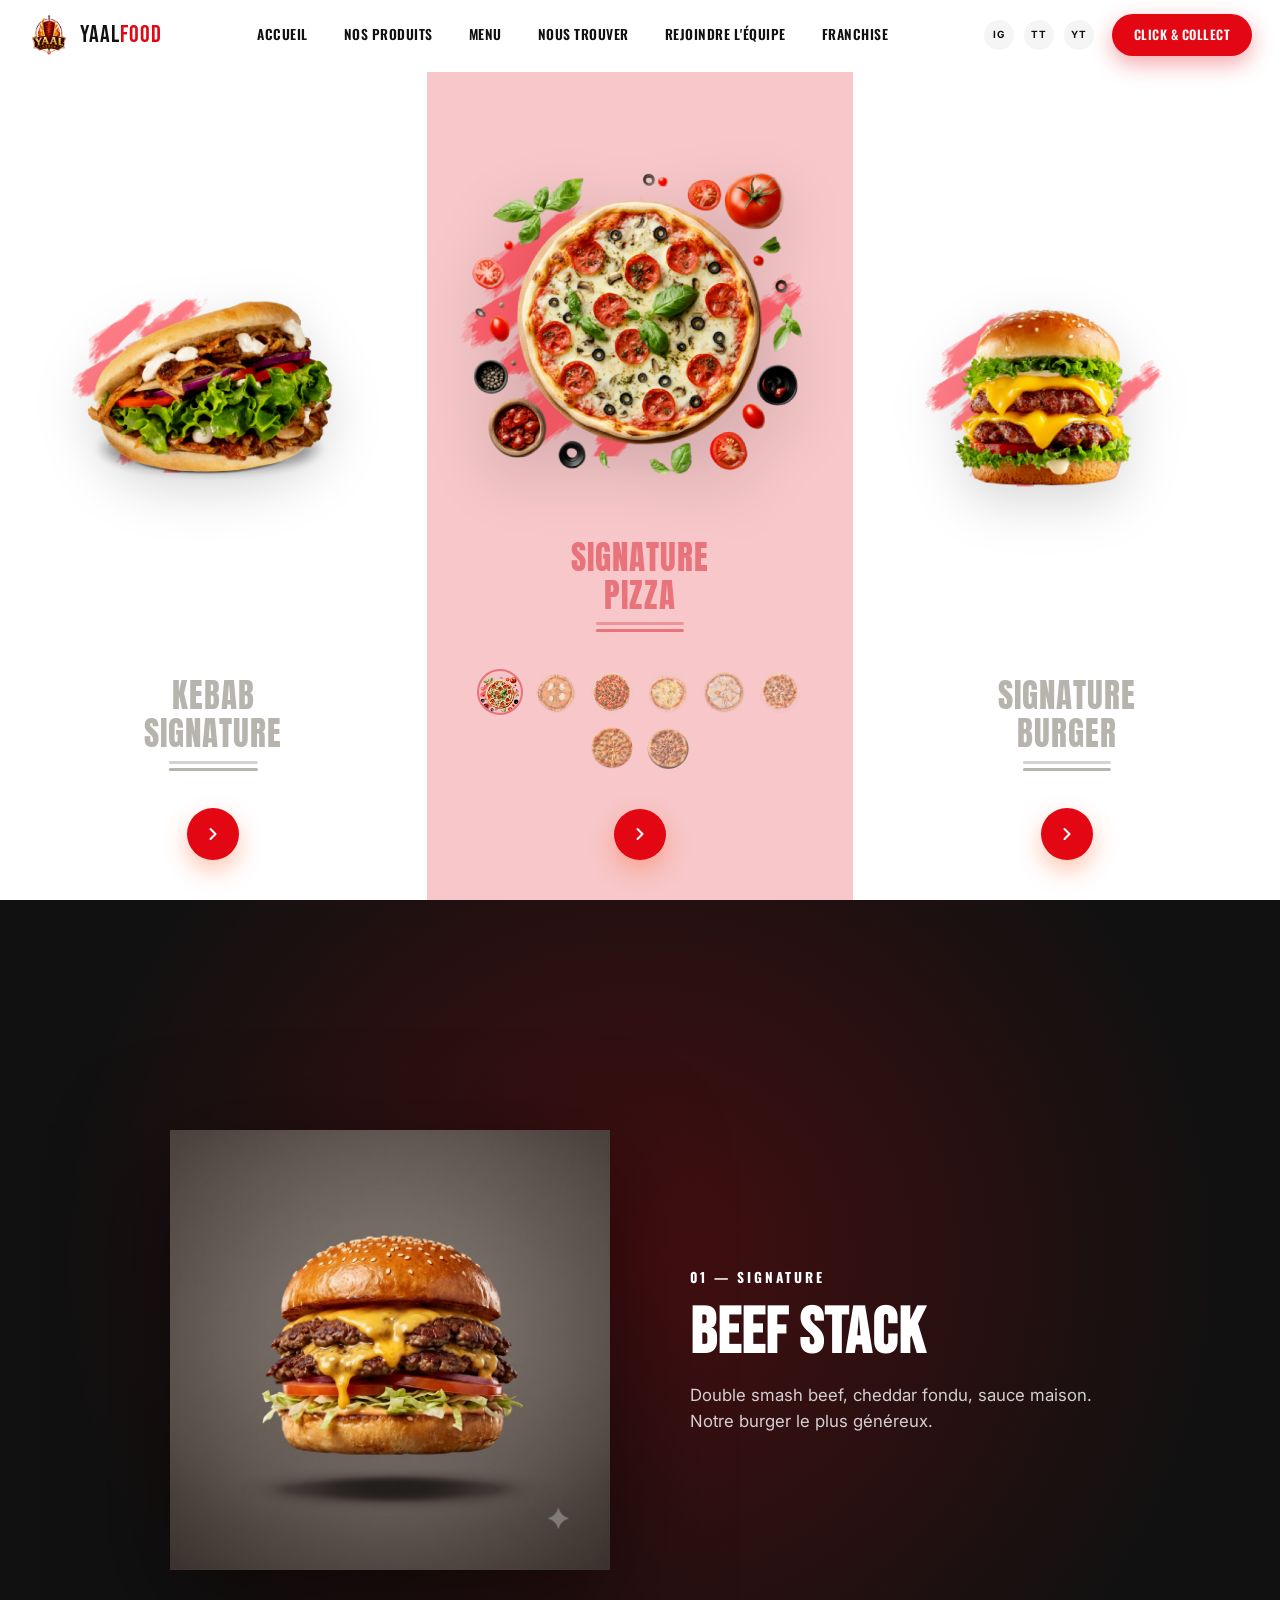
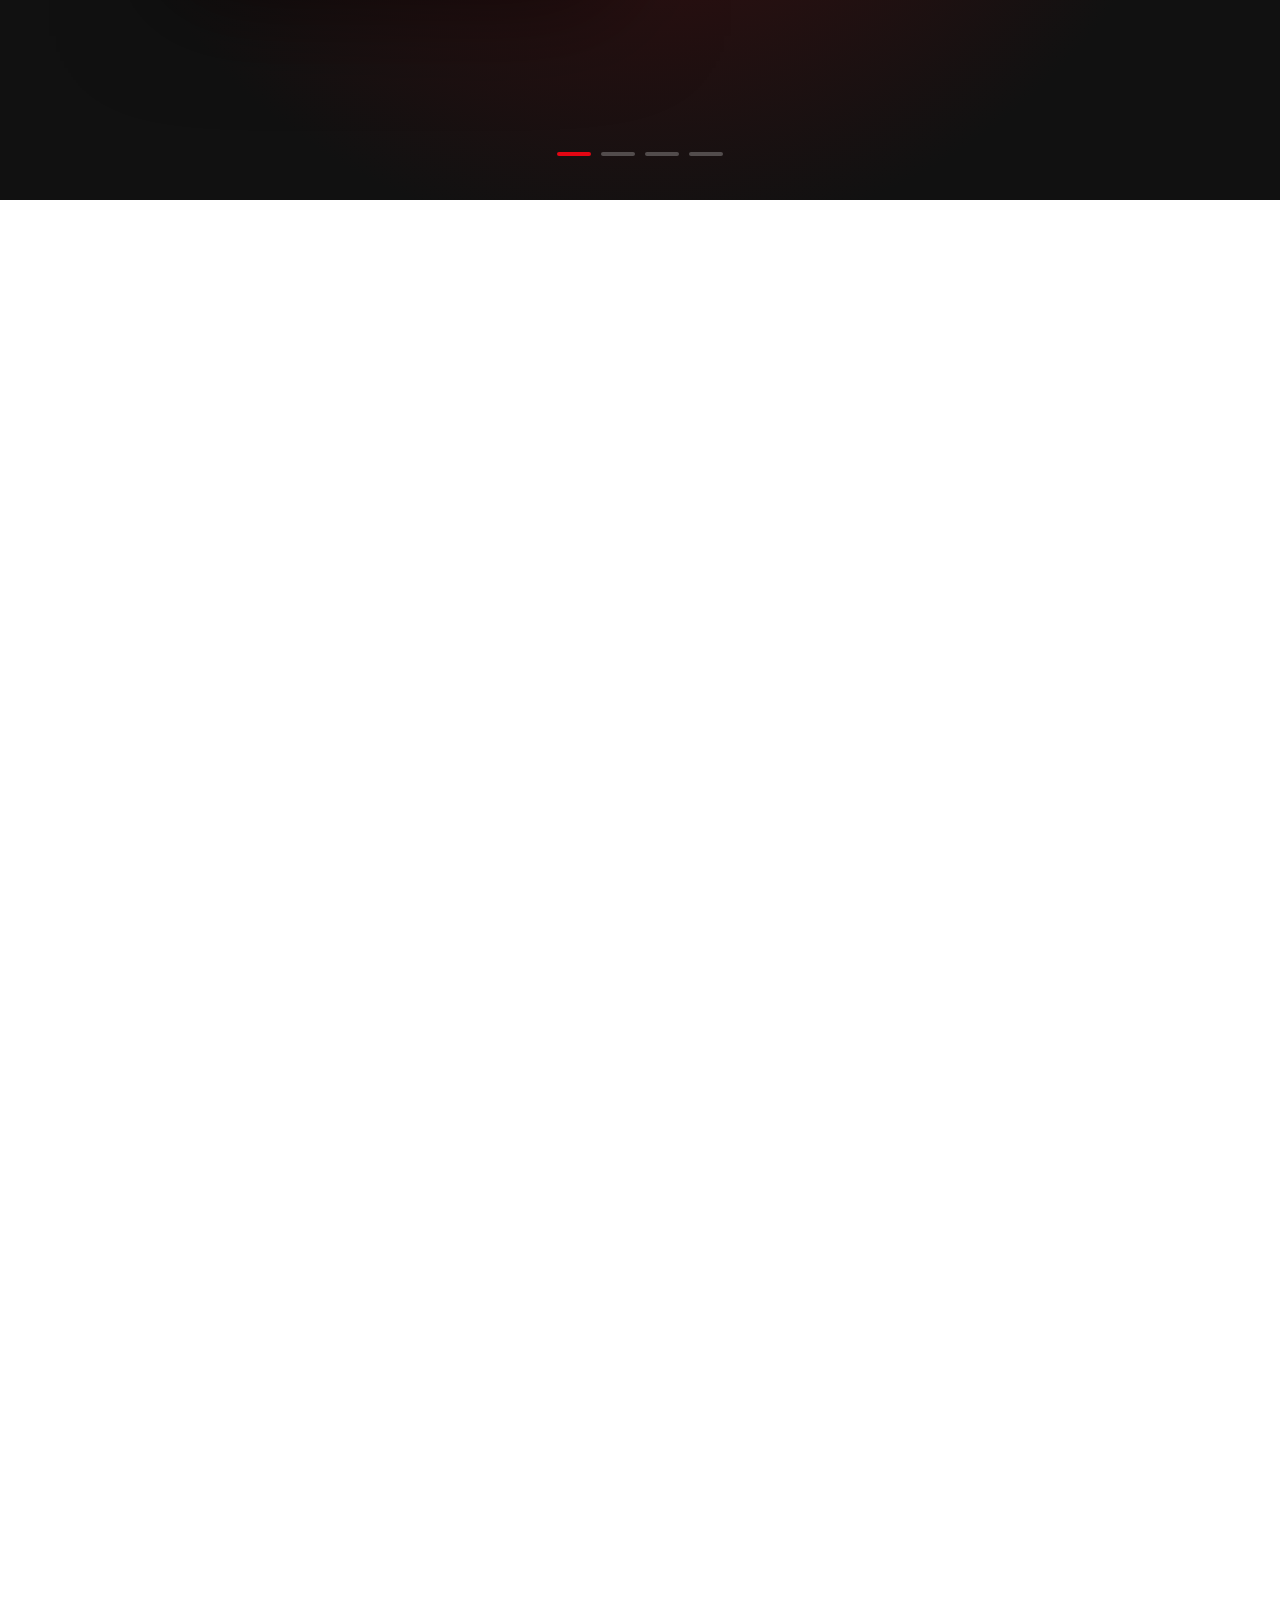
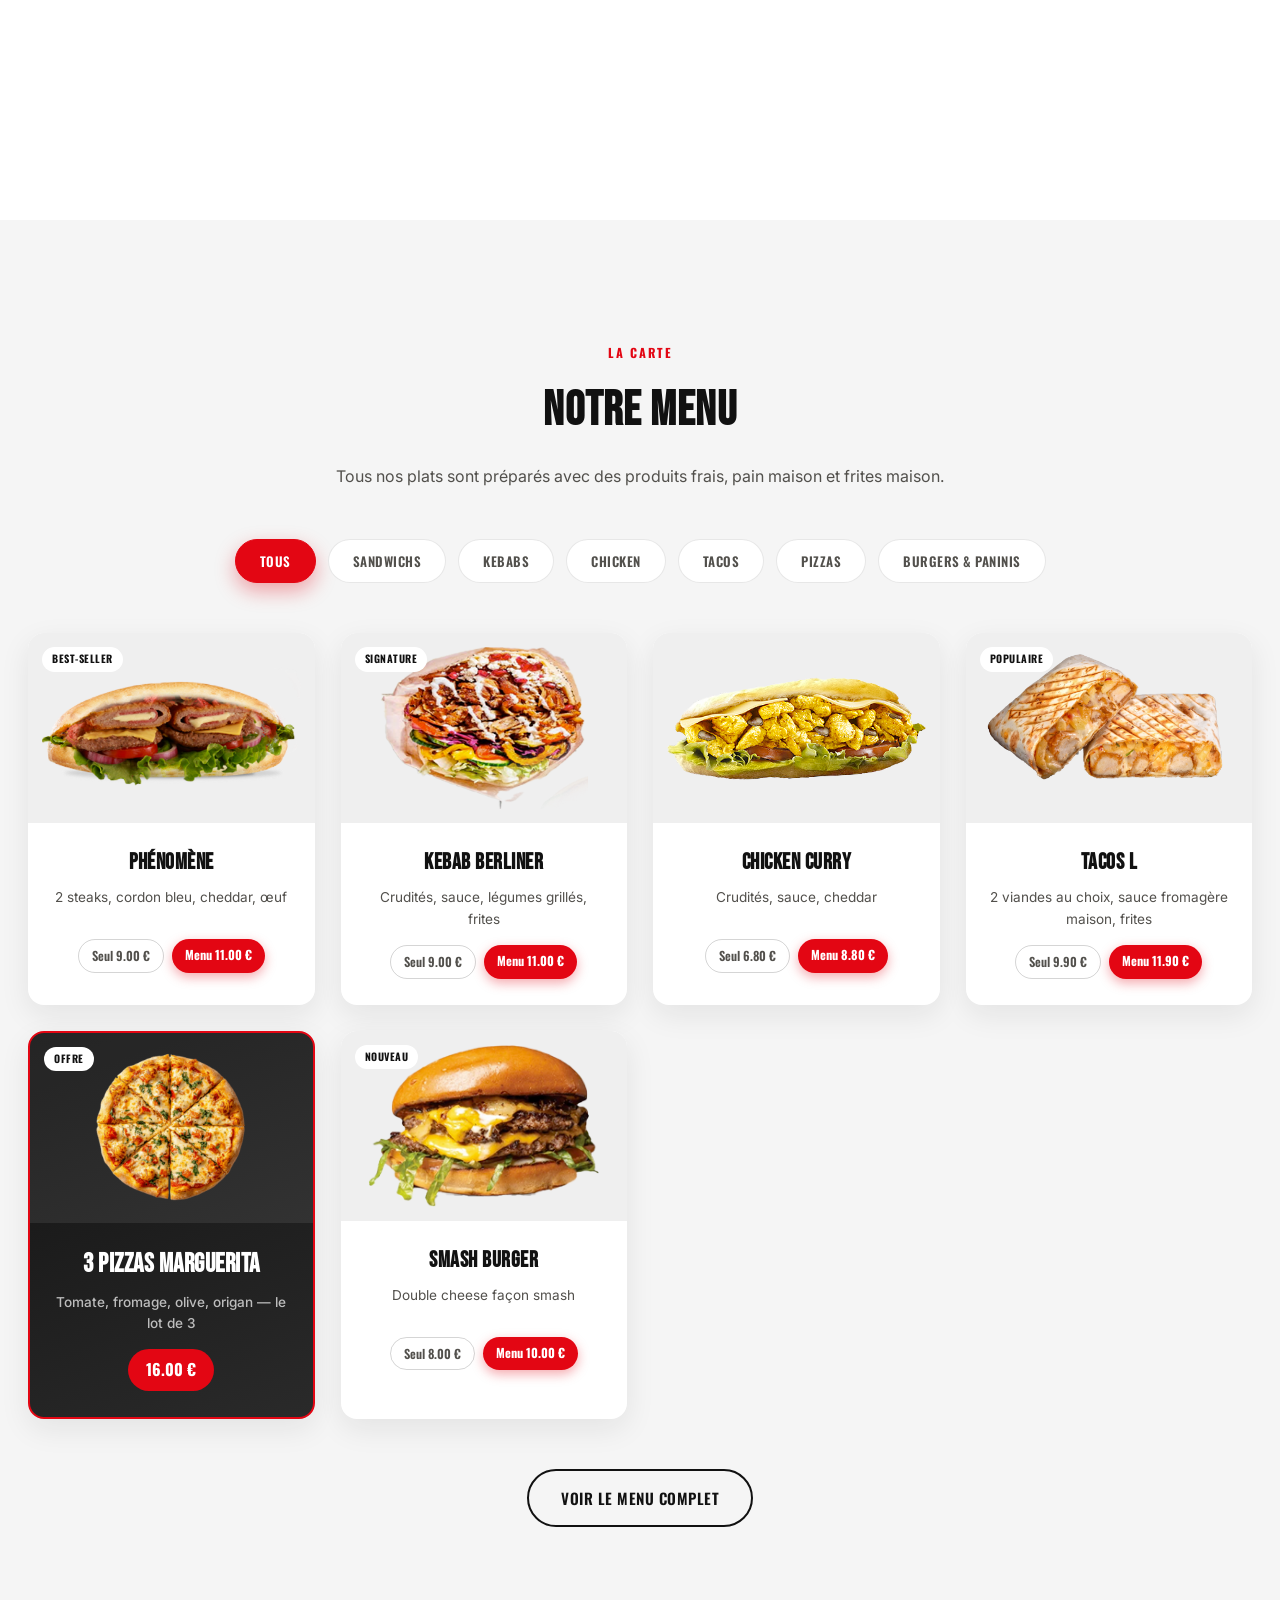
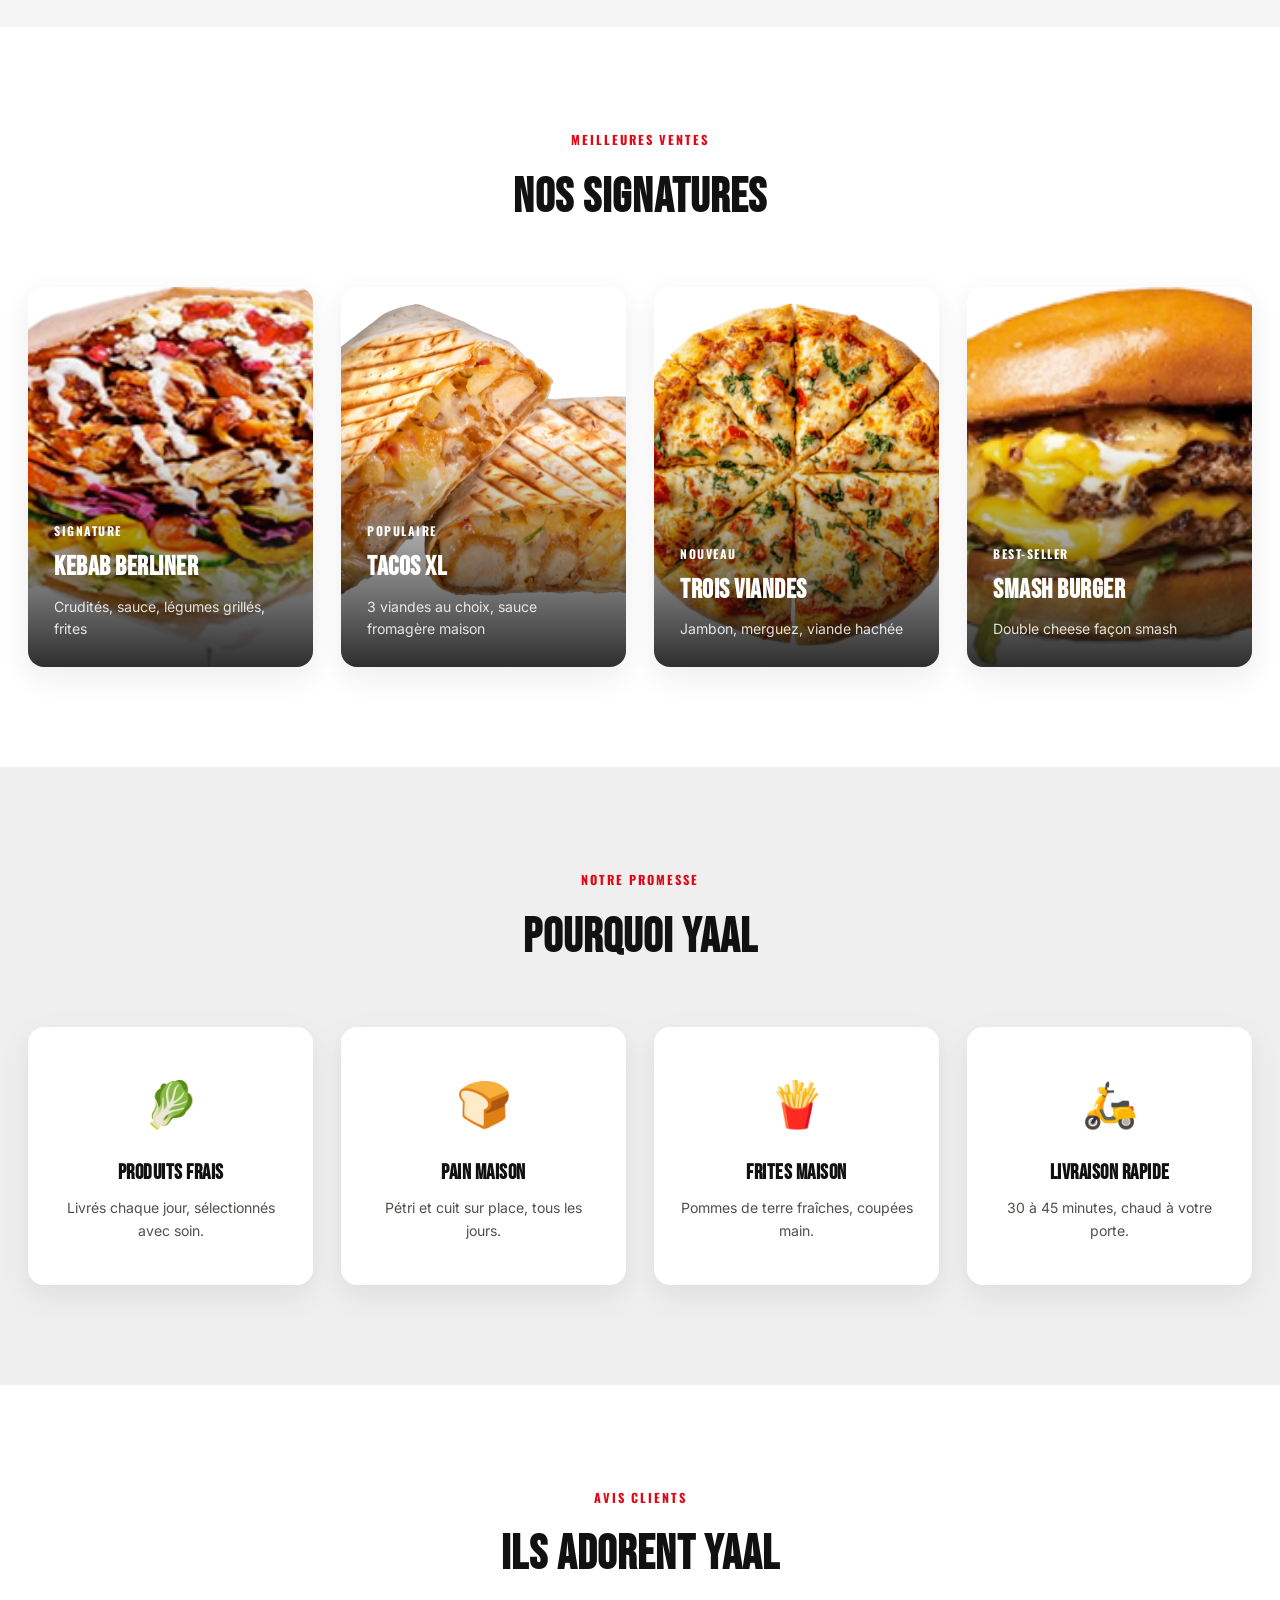
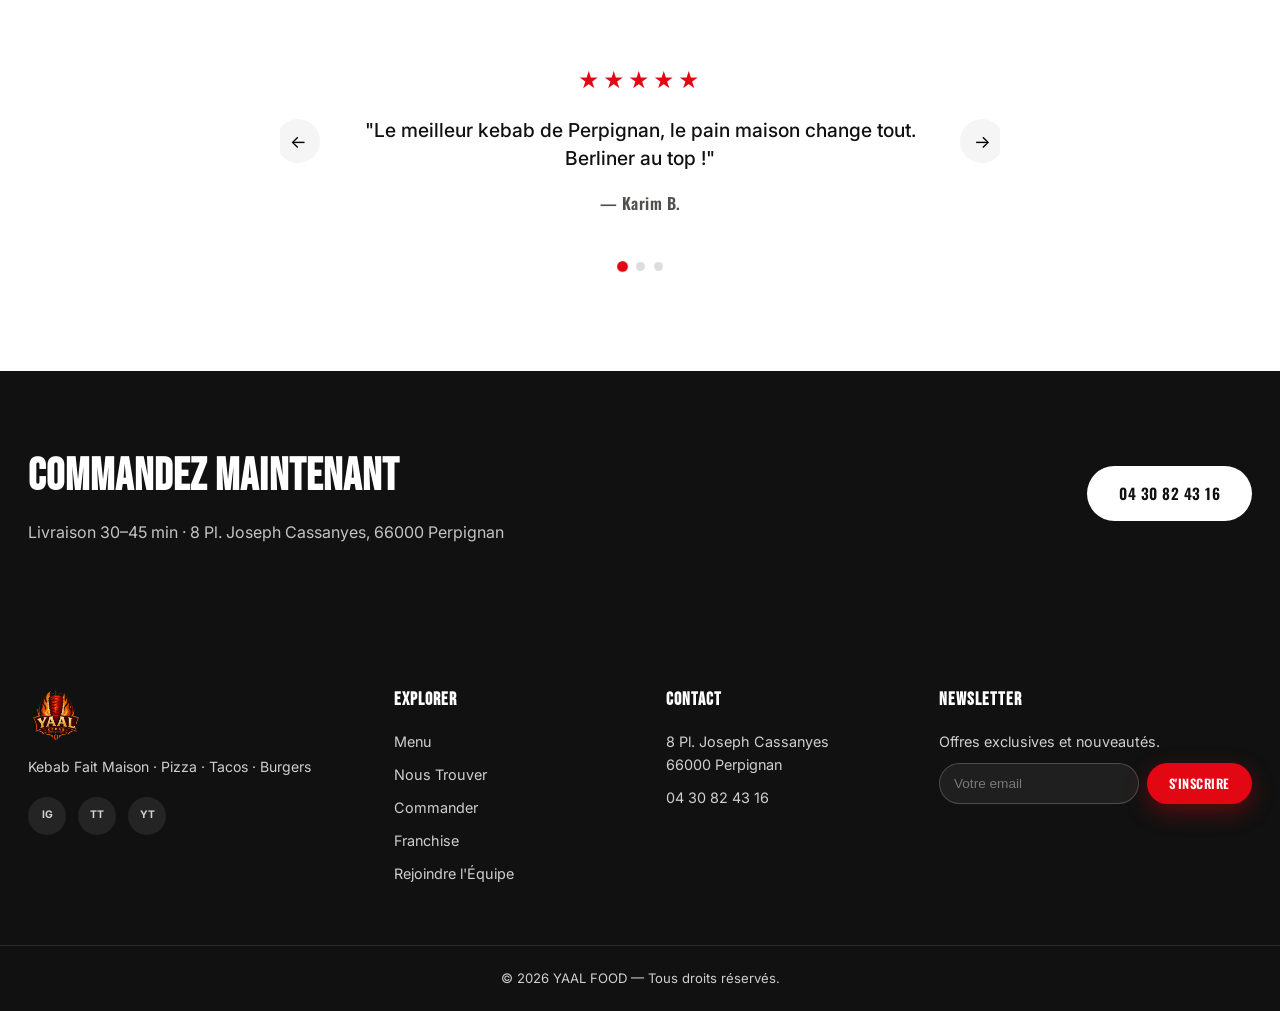
==== commit 2140486d: "Hero: full-screen mobile, autoplay carousel, category CTA arrows; trim homepage menu preview" ====
--- a/index.html
+++ b/index.html
@@ -108,11 +108,14 @@
   </button>
 
   <div class="carousel-track" id="carouselTrack">
-    <article class="product-slide">
+    <article class="product-slide" data-href="menu-kebab.html">
       <img src="assets/images/kebab-hero.png" alt="Kebab Signature">
       <h2 class="slide-title">KEBAB<br>SIGNATURE</h2>
+      <a href="menu-kebab.html" class="slide-cta" aria-label="Voir les kebabs">
+        <svg viewBox="0 0 24 24" width="20" height="20"><path fill="none" stroke="currentColor" stroke-width="2.5" stroke-linecap="round" stroke-linejoin="round" d="M9 6l6 6-6 6"/></svg>
+      </a>
     </article>
-    <article class="product-slide">
+    <article class="product-slide" data-href="menu-pizza.html">
       <img src="assets/images/pizza-hero.png" alt="Signature Pizza" id="pizzaMainImg">
       <h2 class="slide-title" id="pizzaMainTitle">SIGNATURE<br>PIZZA</h2>
       <div class="variant-row" id="pizzaVariants">
@@ -141,20 +144,31 @@
           <img src="assets/images/pizza-viande-hachee.png" alt="Viande Hachée">
         </button>
       </div>
+      <a href="menu-pizza.html" class="slide-cta" aria-label="Voir les pizzas">
+        <svg viewBox="0 0 24 24" width="20" height="20"><path fill="none" stroke="currentColor" stroke-width="2.5" stroke-linecap="round" stroke-linejoin="round" d="M9 6l6 6-6 6"/></svg>
+      </a>
     </article>
-    <article class="product-slide">
+    <article class="product-slide" data-href="menu-burgers.html">
       <img src="assets/images/burger-hero.png" alt="Signature Burger">
       <h2 class="slide-title">SIGNATURE<br>BURGER</h2>
+      <a href="menu-burgers.html" class="slide-cta" aria-label="Voir les burgers">
+        <svg viewBox="0 0 24 24" width="20" height="20"><path fill="none" stroke="currentColor" stroke-width="2.5" stroke-linecap="round" stroke-linejoin="round" d="M9 6l6 6-6 6"/></svg>
+      </a>
     </article>
-    <article class="product-slide">
+    <article class="product-slide" data-href="menu-tacos.html">
       <img src="assets/images/tacos-hero.png" alt="Tacos Signature">
       <h2 class="slide-title">TACOS<br>SIGNATURE</h2>
+      <a href="menu-tacos.html" class="slide-cta" aria-label="Voir les tacos">
+        <svg viewBox="0 0 24 24" width="20" height="20"><path fill="none" stroke="currentColor" stroke-width="2.5" stroke-linecap="round" stroke-linejoin="round" d="M9 6l6 6-6 6"/></svg>
+      </a>
     </article>
   </div>
 
   <button class="carousel-arrow next" id="nextBtn" aria-label="Suivant">
     <svg viewBox="0 0 24 24" width="20" height="20"><path fill="none" stroke="currentColor" stroke-width="2.5" stroke-linecap="round" stroke-linejoin="round" d="M9 6l6 6-6 6"/></svg>
   </button>
+
+  <div class="hero-dots" id="heroDots"></div>
 </section>
 
 <!-- ===== TRANSFORMATION SCROLL SECTION ===== -->
--- a/styles.css
+++ b/styles.css
@@ -217,13 +217,37 @@
 .carousel-arrow.prev { left: 18px; }
 .carousel-arrow.next { right: 18px; }
 
+.slide-cta {
+  display: inline-flex; align-items: center; justify-content: center; gap: 8px;
+  width: 52px; height: 52px; border-radius: 50%;
+  background: var(--orange); color: var(--white);
+  box-shadow: 0 10px 24px rgba(255,107,53,0.4);
+  transition: transform 0.3s var(--ease), box-shadow 0.3s var(--ease), background 0.3s var(--ease);
+}
+.slide-cta:hover { background: var(--orange-dark); transform: scale(1.08); box-shadow: 0 14px 30px rgba(255,107,53,0.5); }
+.slide-cta svg { transition: transform 0.3s var(--ease); }
+.slide-cta:hover svg { transform: translateX(3px); }
+
+.hero-dots {
+  position: absolute; bottom: 18px; left: 50%; transform: translateX(-50%); z-index: 2;
+  display: none; gap: 8px;
+}
+.hero-dots .zz-hero-dot {
+  width: 8px; height: 8px; border-radius: 50%; background: rgba(17,17,17,0.2);
+  transition: background 0.3s var(--ease), transform 0.3s var(--ease);
+}
+.hero-dots .zz-hero-dot.active { background: var(--orange); transform: scale(1.3); }
+
 @media (max-width: 860px) {
   .product-slide { flex-basis: 50%; }
 }
 @media (max-width: 560px) {
-  .hero { height: auto; }
-  .product-slide { flex-basis: 88%; height: 80vh; padding: 30px 20px; }
-  .carousel-arrow { width: 38px; height: 38px; }
+  .hero { height: 100vh; height: 100svh; }
+  .product-slide { flex-basis: 100%; height: 100%; padding: 30px 24px; }
+  .carousel-arrow { width: 38px; height: 38px; opacity: 1; }
+  .slide-cta { width: 46px; height: 46px; }
+  .hero-dots { display: flex; }
+  .variant-row { max-width: 280px; }
 }
 
 .nav-link.active-link { color: var(--orange); }
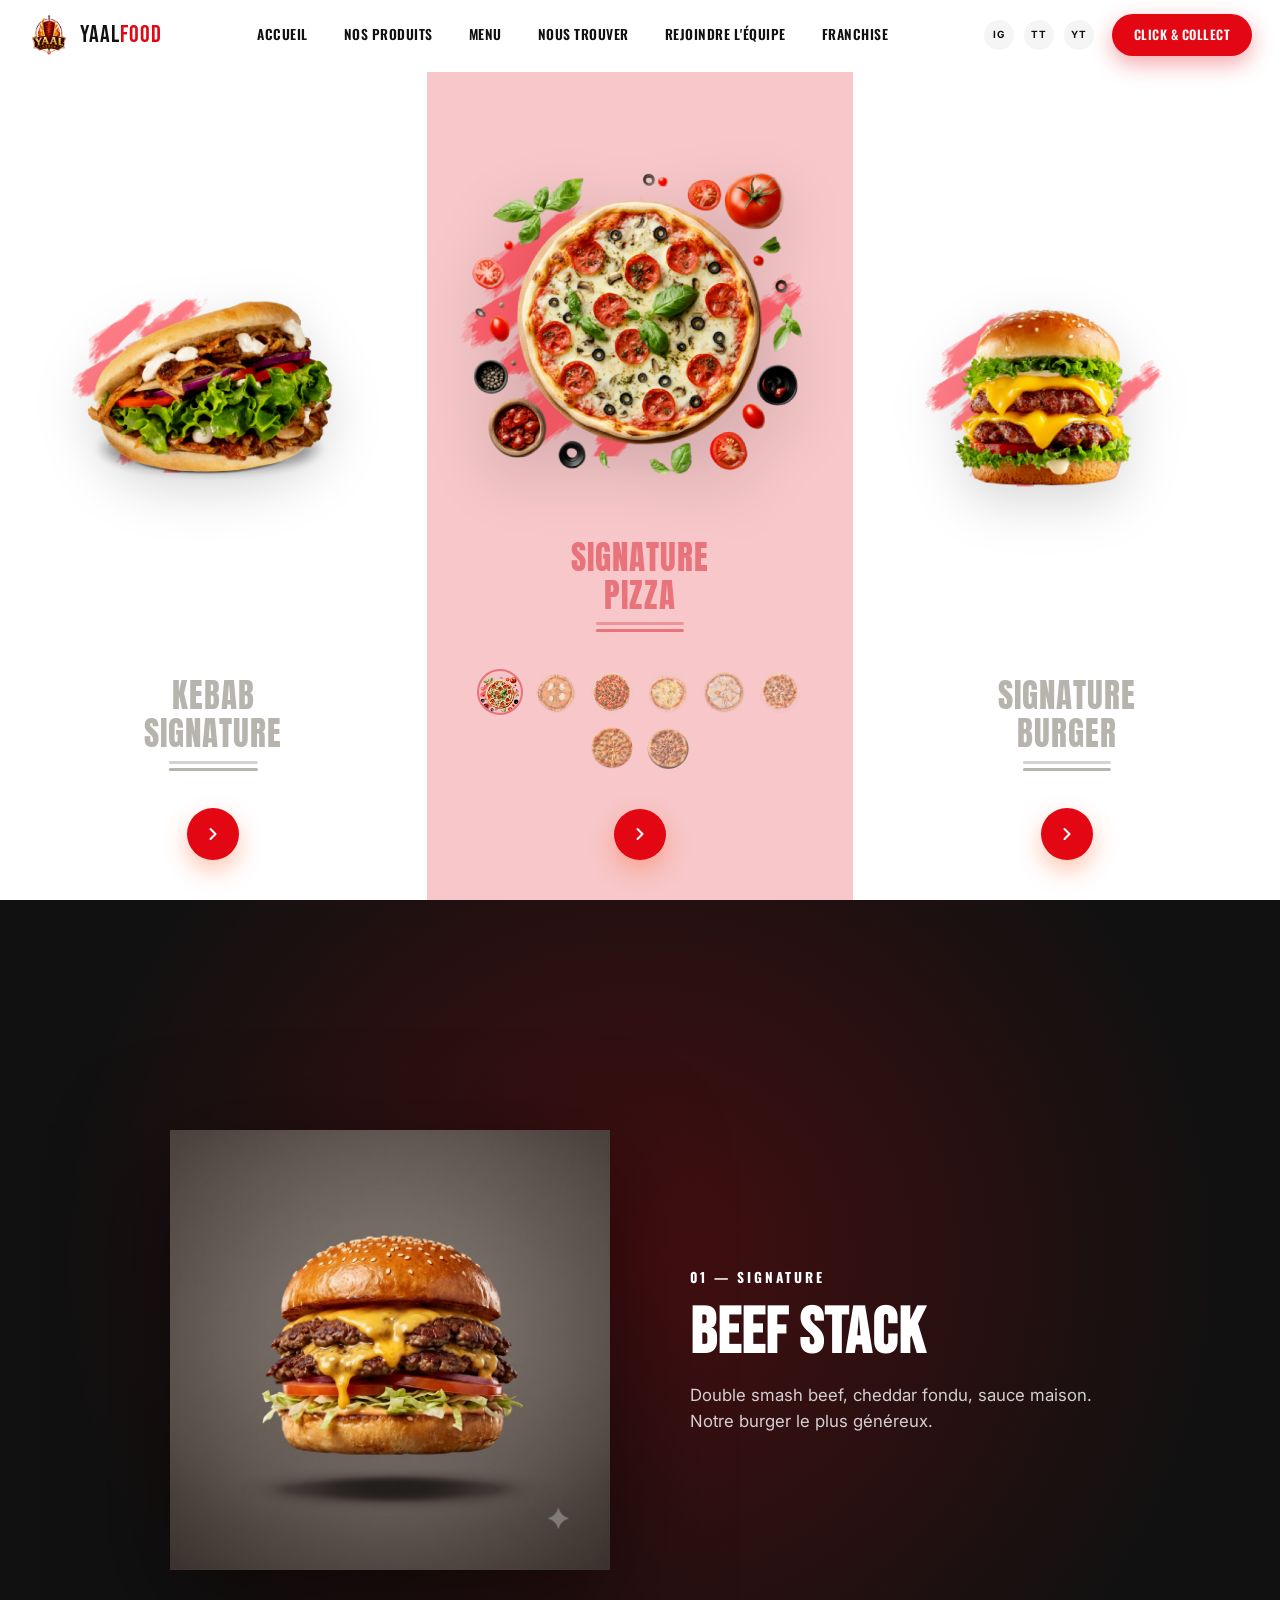
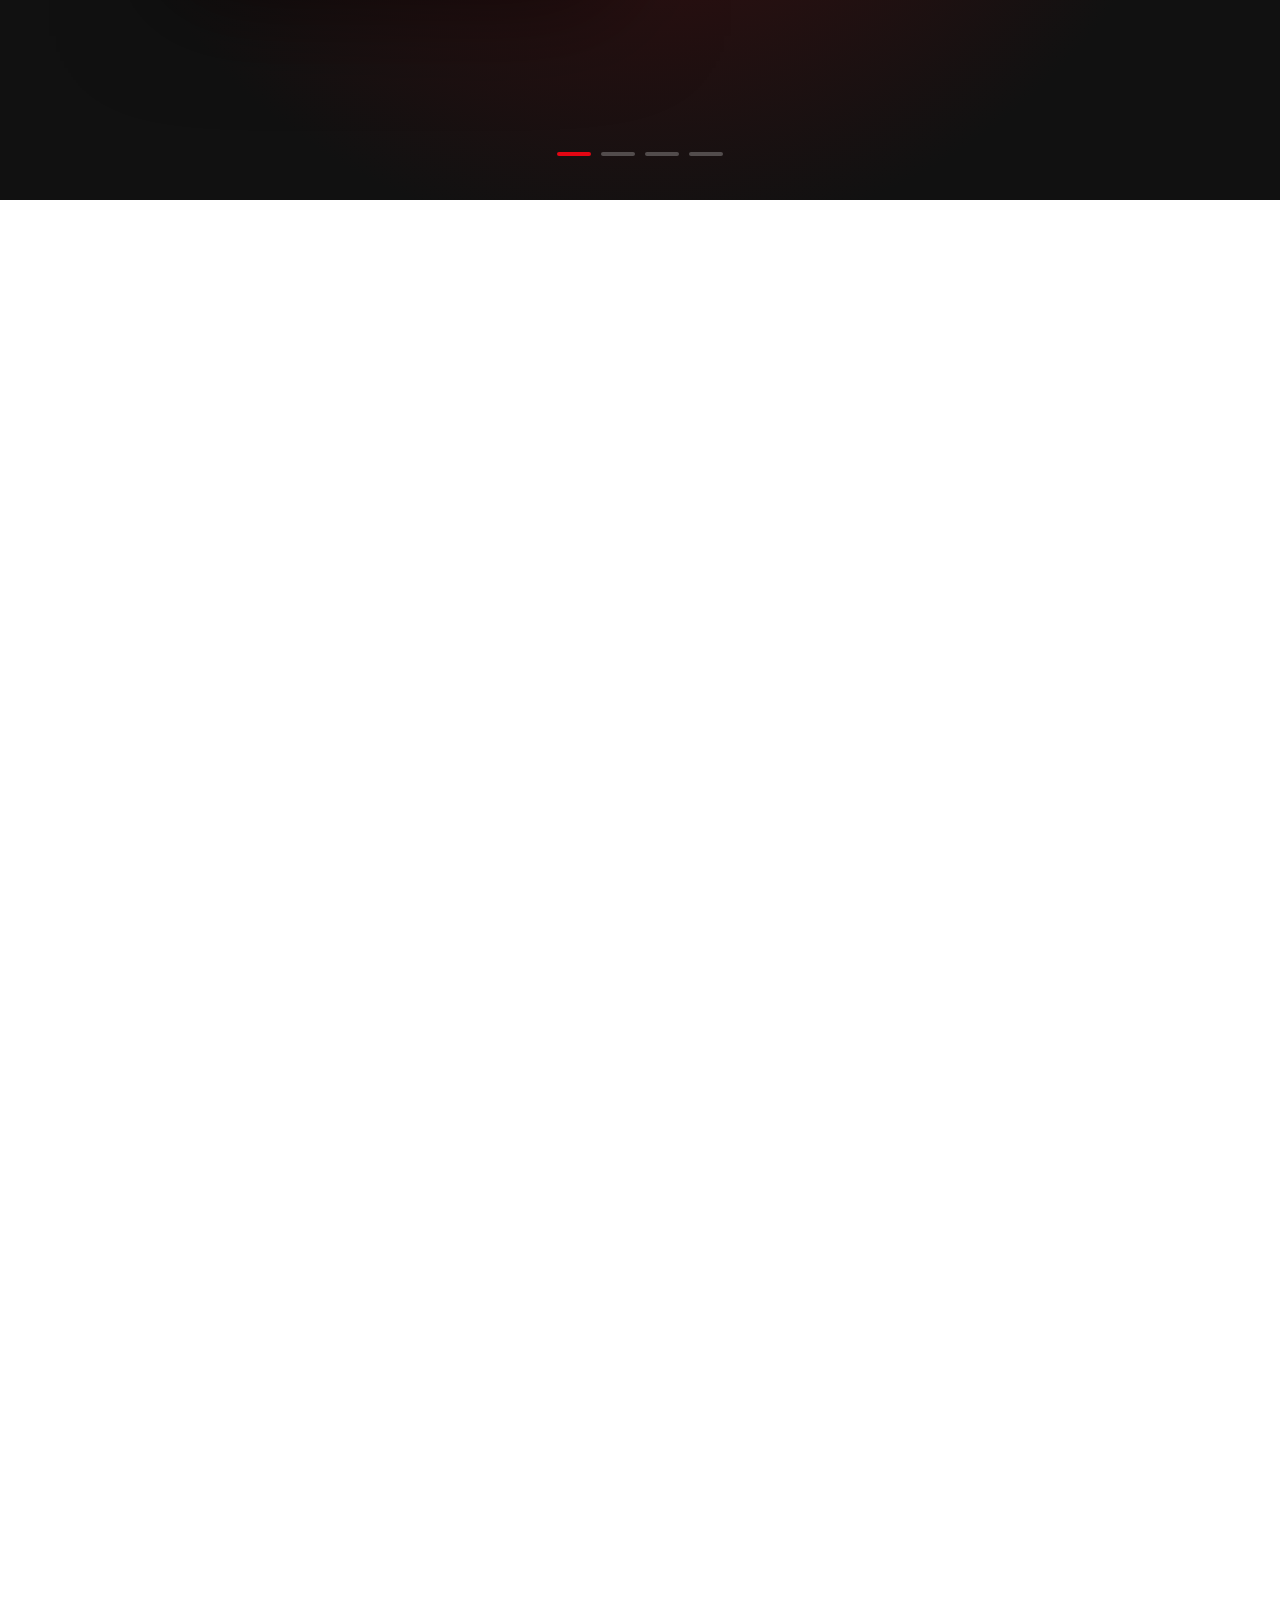
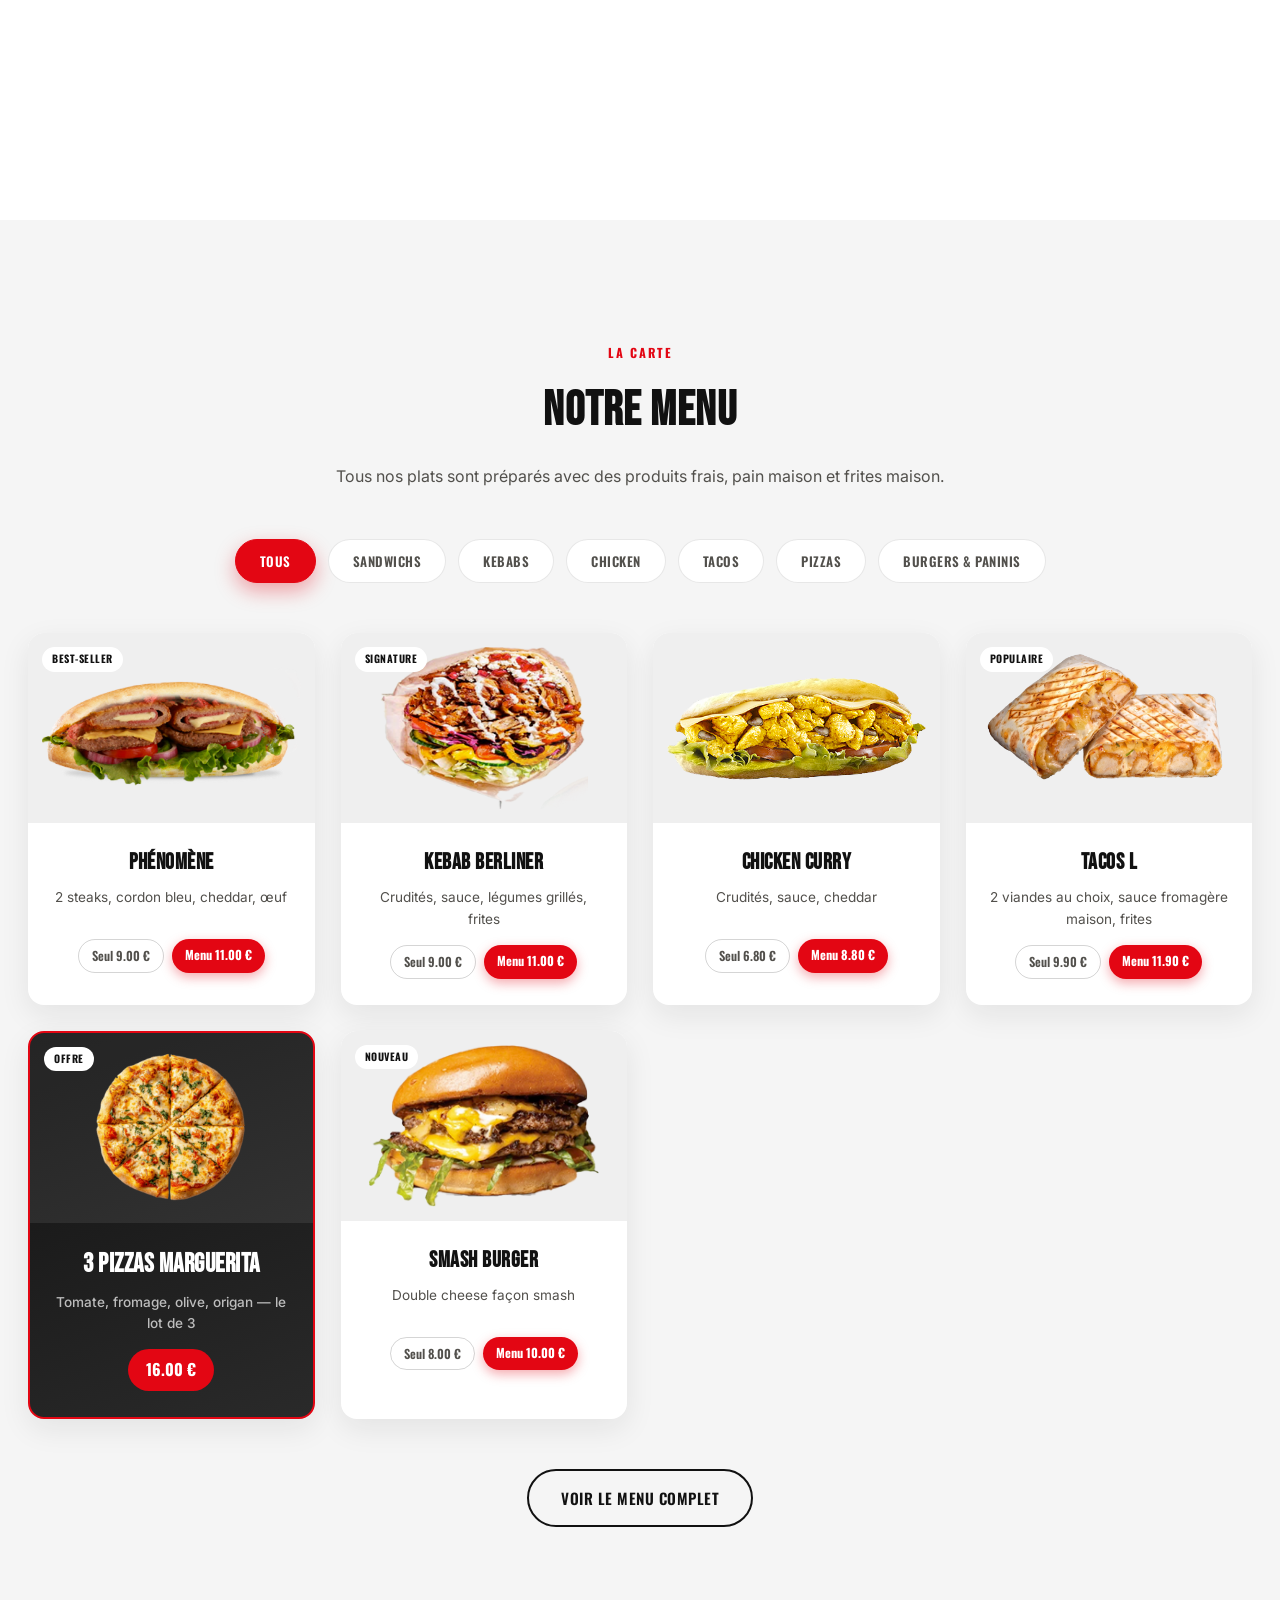
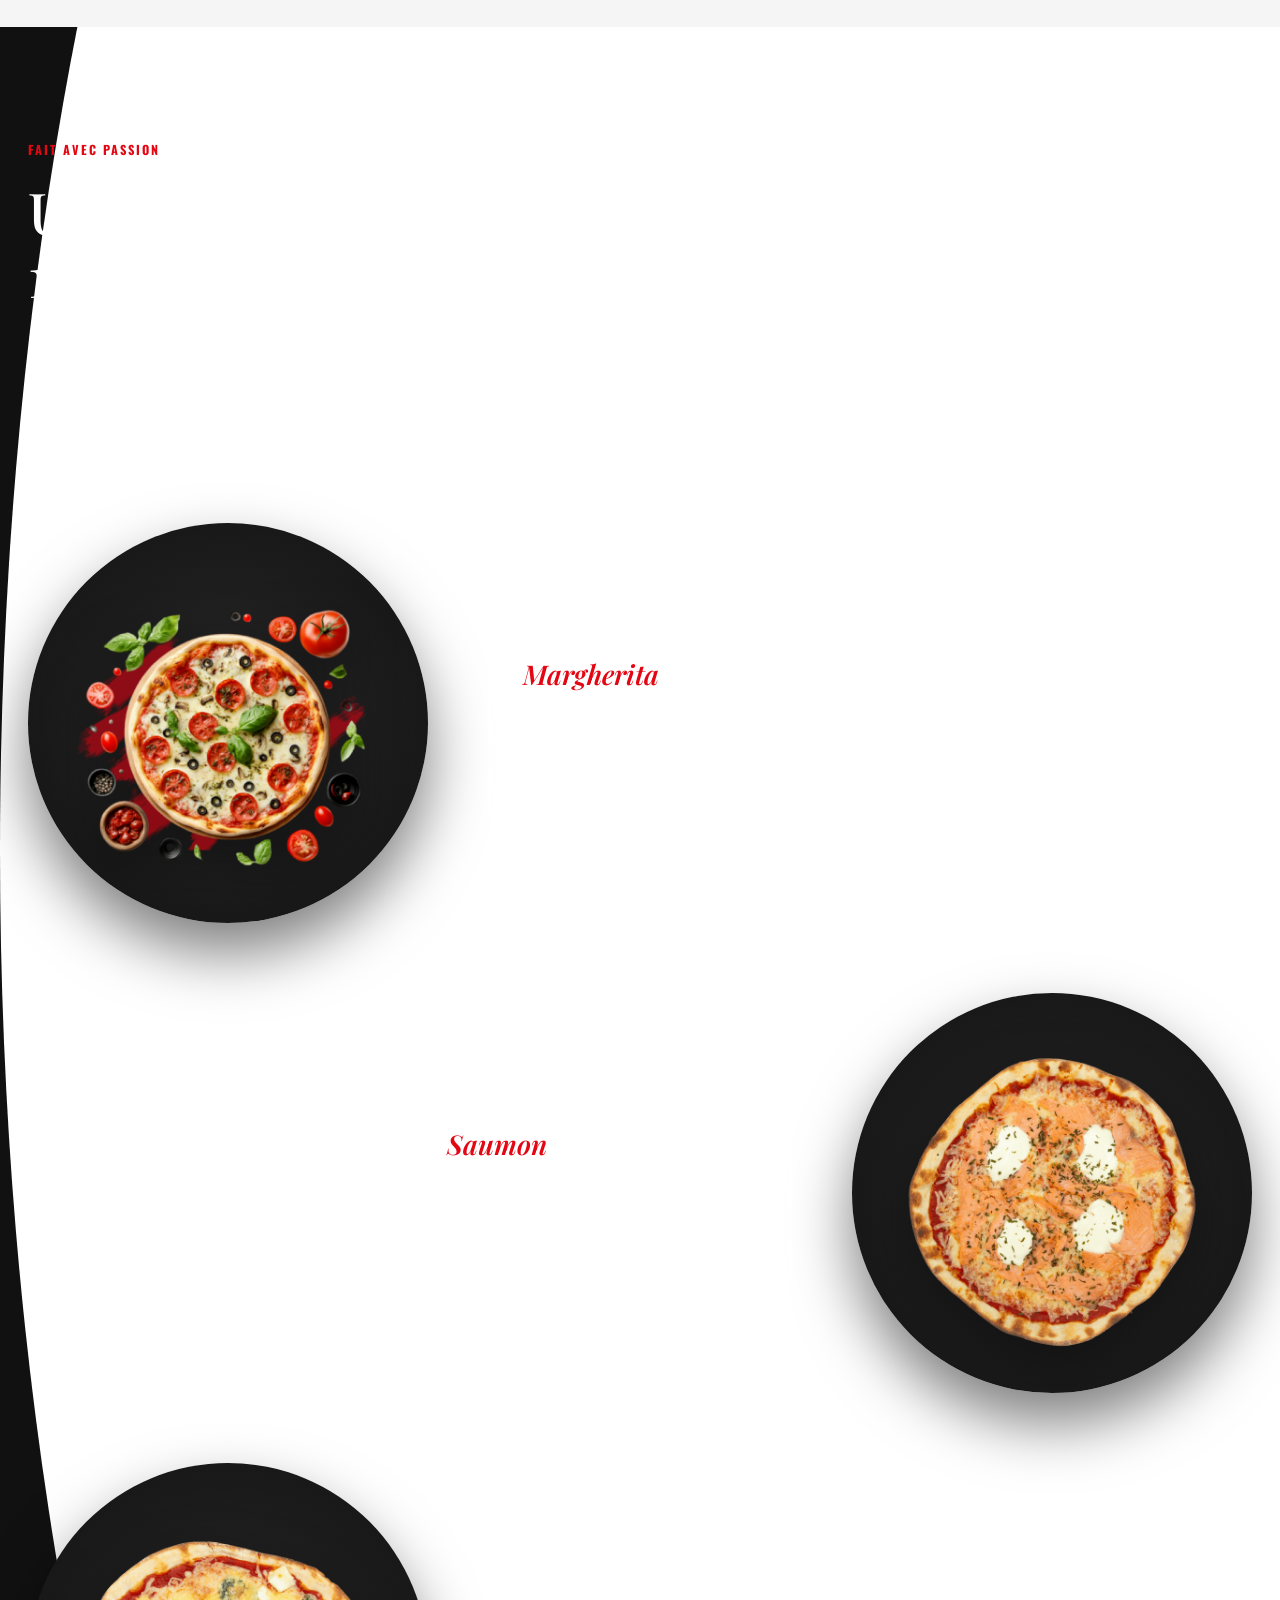
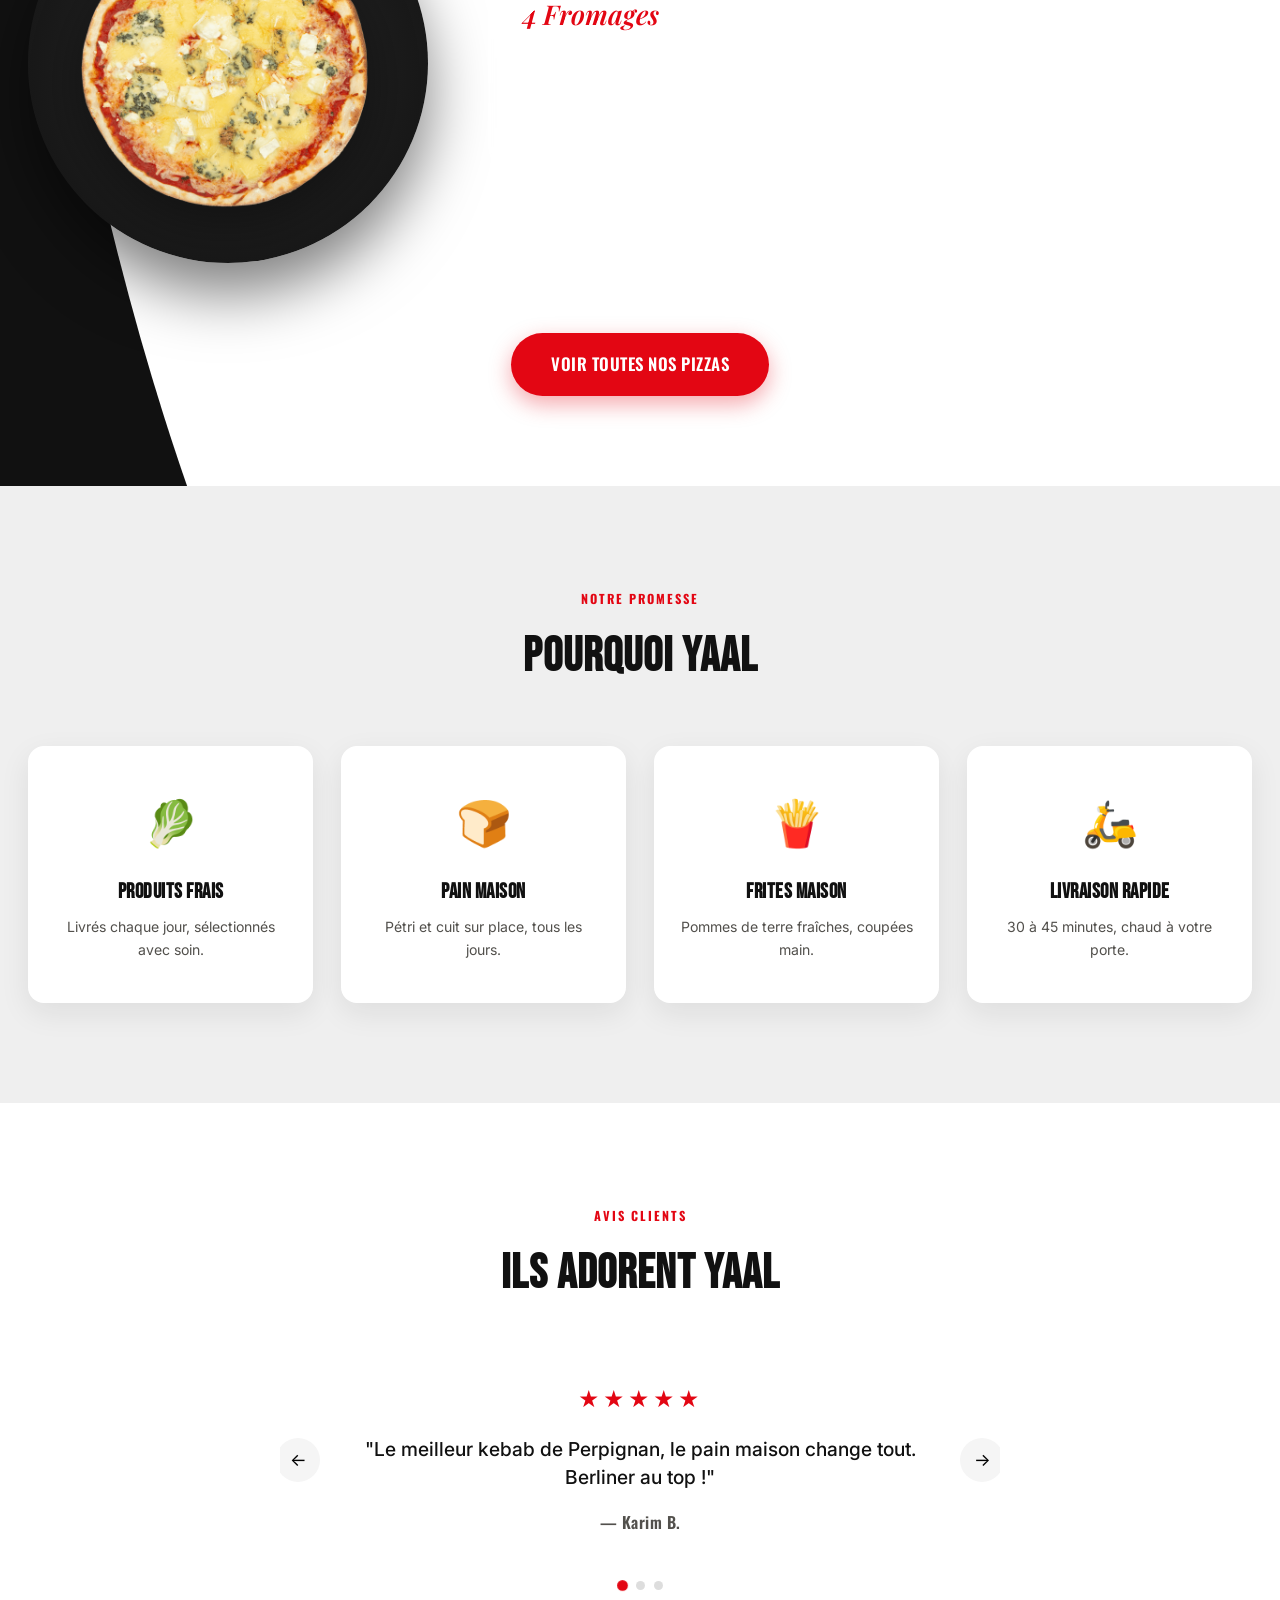
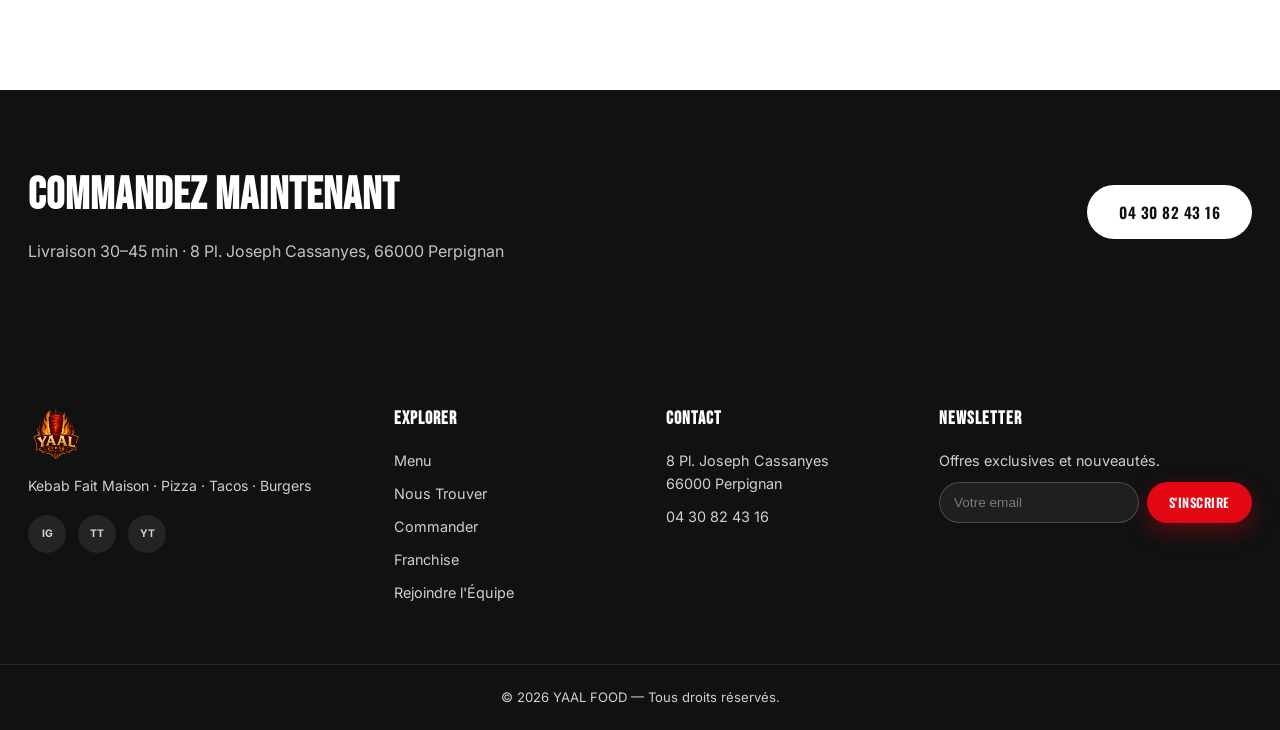
==== commit f34775f2: "Replace featured grid with editorial pizza-maison section (black/red, curved layout)" ====
--- a/index.html
+++ b/index.html
@@ -67,7 +67,7 @@
 
 <link rel="icon" href="assets/images/logo.png" type="image/png">
 <link rel="preconnect" href="https://fonts.googleapis.com">
-<link href="https://fonts.googleapis.com/css2?family=Anton&family=Bebas+Neue&family=Oswald:wght@500;600;700&family=Inter:wght@400;500;600;700;800&display=swap" rel="stylesheet">
+<link href="https://fonts.googleapis.com/css2?family=Anton&family=Bebas+Neue&family=Oswald:wght@500;600;700&family=Playfair+Display:ital,wght@0,500;0,600;1,500&family=Inter:wght@400;500;600;700;800&display=swap" rel="stylesheet">
 <link rel="stylesheet" href="styles.css">
 </head>
 <body>
@@ -227,14 +227,58 @@
   </div>
 </section>
 
-<!-- ===== FEATURED / SIGNATURES ===== -->
-<section class="featured-section" id="our-food">
-  <div class="container">
-    <div class="section-head reveal">
-      <span class="section-kicker">Meilleures Ventes</span>
-      <h2 class="section-title">Nos Signatures</h2>
-    </div>
-    <div class="featured-grid" id="featuredGrid"></div>
+<!-- ===== ARTISAN / PIZZA MAISON ===== -->
+<section class="artisan-section" id="our-food">
+  <div class="artisan-curve"></div>
+  <div class="container artisan-inner">
+
+    <div class="artisan-intro reveal">
+      <span class="section-kicker">Fait avec passion</span>
+      <h2 class="artisan-title">Une pizza<br>100% maison</h2>
+      <p class="artisan-desc">
+        Laissez-vous séduire par la générosité d'une <strong>pizza napolitaine authentique</strong>,
+        où chaque pâte est pétrie et cuite sur place. Chez YAAL, tout est fait maison,
+        avec des produits frais soigneusement sélectionnés.
+      </p>
+    </div>
+
+    <div class="artisan-row reveal">
+      <div class="artisan-photo">
+        <img src="assets/images/pizza-hero.png" alt="Pizza Margherita YAAL">
+      </div>
+      <div class="artisan-card">
+        <h3 class="artisan-name">Margherita</h3>
+        <span class="artisan-base">Base Tomate</span>
+        <p class="artisan-ingredients">Tomate, mozzarella fondante, basilic frais, huile d'olive. La simplicité à l'italienne.</p>
+      </div>
+    </div>
+
+    <div class="artisan-row reverse reveal">
+      <div class="artisan-photo">
+        <img src="assets/images/pizza-saumon.png" alt="Pizza Saumon YAAL">
+      </div>
+      <div class="artisan-card">
+        <h3 class="artisan-name">Saumon</h3>
+        <span class="artisan-base">Base Crème</span>
+        <p class="artisan-ingredients">Crème fraîche, mozzarella, saumon fumé, aneth. Un équilibre gourmand et raffiné.</p>
+      </div>
+    </div>
+
+    <div class="artisan-row reveal">
+      <div class="artisan-photo">
+        <img src="assets/images/pizza-4fromages.png" alt="Pizza 4 Fromages YAAL">
+      </div>
+      <div class="artisan-card">
+        <h3 class="artisan-name">4 Fromages</h3>
+        <span class="artisan-base">Base Tomate</span>
+        <p class="artisan-ingredients">Mozzarella, chèvre, roquefort, emmental. Pour les amateurs de fromage affirmé.</p>
+      </div>
+    </div>
+
+    <div class="artisan-cta reveal">
+      <a href="menu-pizza.html" class="btn btn-primary btn-lg">Voir toutes nos pizzas</a>
+    </div>
+
   </div>
 </section>
 
--- a/styles.css
+++ b/styles.css
@@ -409,29 +409,74 @@
 .menu-cta { text-align: center; margin-top: 50px; }
 
 /* ==========================================================================
-   Featured / Signatures
-   ========================================================================== */
-.featured-section { padding: 100px 0; background: var(--white); }
-.featured-grid { display: grid; grid-template-columns: repeat(auto-fit, minmax(260px, 1fr)); gap: 28px; }
-.featured-card {
-  position: relative; border-radius: var(--radius); overflow: hidden; height: 380px;
-  box-shadow: var(--shadow-soft);
-  opacity: 0; transform: translateY(40px) scale(0.96);
-  transition: opacity 0.7s var(--ease), transform 0.7s var(--ease), box-shadow 0.4s var(--ease);
-}
-.featured-card.in-view { opacity: 1; transform: translateY(0) scale(1); }
-.featured-card:hover { box-shadow: var(--shadow-strong); }
-.featured-card img { width: 100%; height: 100%; object-fit: cover; transition: transform 0.7s var(--ease); }
-.featured-card:hover img { transform: scale(1.12); }
-.featured-overlay {
-  position: absolute; inset: 0;
-  background: linear-gradient(180deg, transparent 40%, rgba(10,10,10,0.85));
-  display: flex; flex-direction: column; justify-content: flex-end; padding: 26px;
-  color: var(--white);
-}
-.featured-overlay .tag { color: var(--gold); font-family: var(--font-heading); font-weight: 700; font-size: 0.75rem; letter-spacing: 1.5px; text-transform: uppercase; margin-bottom: 6px; }
-.featured-overlay h3 { font-family: var(--font-title); font-size: 1.7rem; letter-spacing: 0.5px; margin-bottom: 6px; }
-.featured-overlay p { font-size: 0.88rem; color: rgba(255,255,255,0.85); }
+   Artisan / Pizza Maison
+   ========================================================================== */
+.artisan-section {
+  position: relative; overflow: hidden;
+  background: var(--black);
+  padding: 110px 0 90px;
+}
+.artisan-curve {
+  position: absolute; top: -55%; right: -30%;
+  width: 130%; height: 190%;
+  background: var(--white);
+  border-radius: 50%;
+  z-index: 0;
+}
+.artisan-inner { position: relative; z-index: 1; }
+
+.artisan-intro { max-width: 640px; margin-bottom: 80px; }
+.artisan-title {
+  font-family: 'Playfair Display', serif; font-weight: 500;
+  font-size: clamp(2.4rem, 5vw, 3.6rem);
+  line-height: 1.1; color: var(--white); margin: 10px 0 22px;
+}
+.artisan-desc { color: rgba(255,255,255,0.68); font-size: 1.05rem; line-height: 1.7; max-width: 560px; }
+.artisan-desc strong { color: var(--white); font-weight: 600; }
+
+.artisan-row {
+  display: flex; align-items: center; gap: 60px;
+  margin-bottom: 70px;
+  opacity: 0; transform: translateY(50px);
+  transition: opacity 0.8s var(--ease), transform 0.8s var(--ease);
+}
+.artisan-row.in-view { opacity: 1; transform: translateY(0); }
+.artisan-row.reverse { flex-direction: row-reverse; }
+
+.artisan-photo {
+  flex: 0 0 auto; width: min(38vw, 400px); aspect-ratio: 1 / 1;
+  border-radius: 50%; overflow: hidden;
+  background: radial-gradient(circle, #2a2a2a, #111111);
+  box-shadow: 0 30px 60px rgba(0,0,0,0.5);
+  display: flex; align-items: center; justify-content: center;
+}
+.artisan-photo img {
+  width: 82%; height: 82%; object-fit: contain;
+  filter: drop-shadow(0 15px 25px rgba(0,0,0,0.4));
+  transition: transform 0.5s var(--ease);
+}
+.artisan-row:hover .artisan-photo img { transform: scale(1.06) rotate(-2deg); }
+
+.artisan-card {
+  flex: 1 1 auto; max-width: 380px;
+  background: rgba(255,255,255,0.04);
+  border: 1px solid rgba(255,255,255,0.12);
+  border-radius: 18px;
+  padding: 32px 34px;
+  backdrop-filter: blur(6px);
+}
+.artisan-name { font-family: 'Playfair Display', serif; font-weight: 600; font-style: italic; font-size: 1.7rem; color: var(--orange); margin-bottom: 6px; }
+.artisan-base { display: block; color: var(--white); font-family: var(--font-heading); font-size: 1rem; margin-bottom: 16px; }
+.artisan-ingredients { color: rgba(255,255,255,0.65); font-size: 0.95rem; line-height: 1.6; }
+
+.artisan-cta { text-align: center; margin-top: 20px; }
+
+@media (max-width: 860px) {
+  .artisan-row, .artisan-row.reverse { flex-direction: column; text-align: center; gap: 30px; }
+  .artisan-photo { width: min(70vw, 320px); margin: 0 auto; }
+  .artisan-card { max-width: 100%; }
+  .artisan-curve { top: -35%; right: -60%; width: 180%; }
+}
 
 /* ==========================================================================
    Why Us
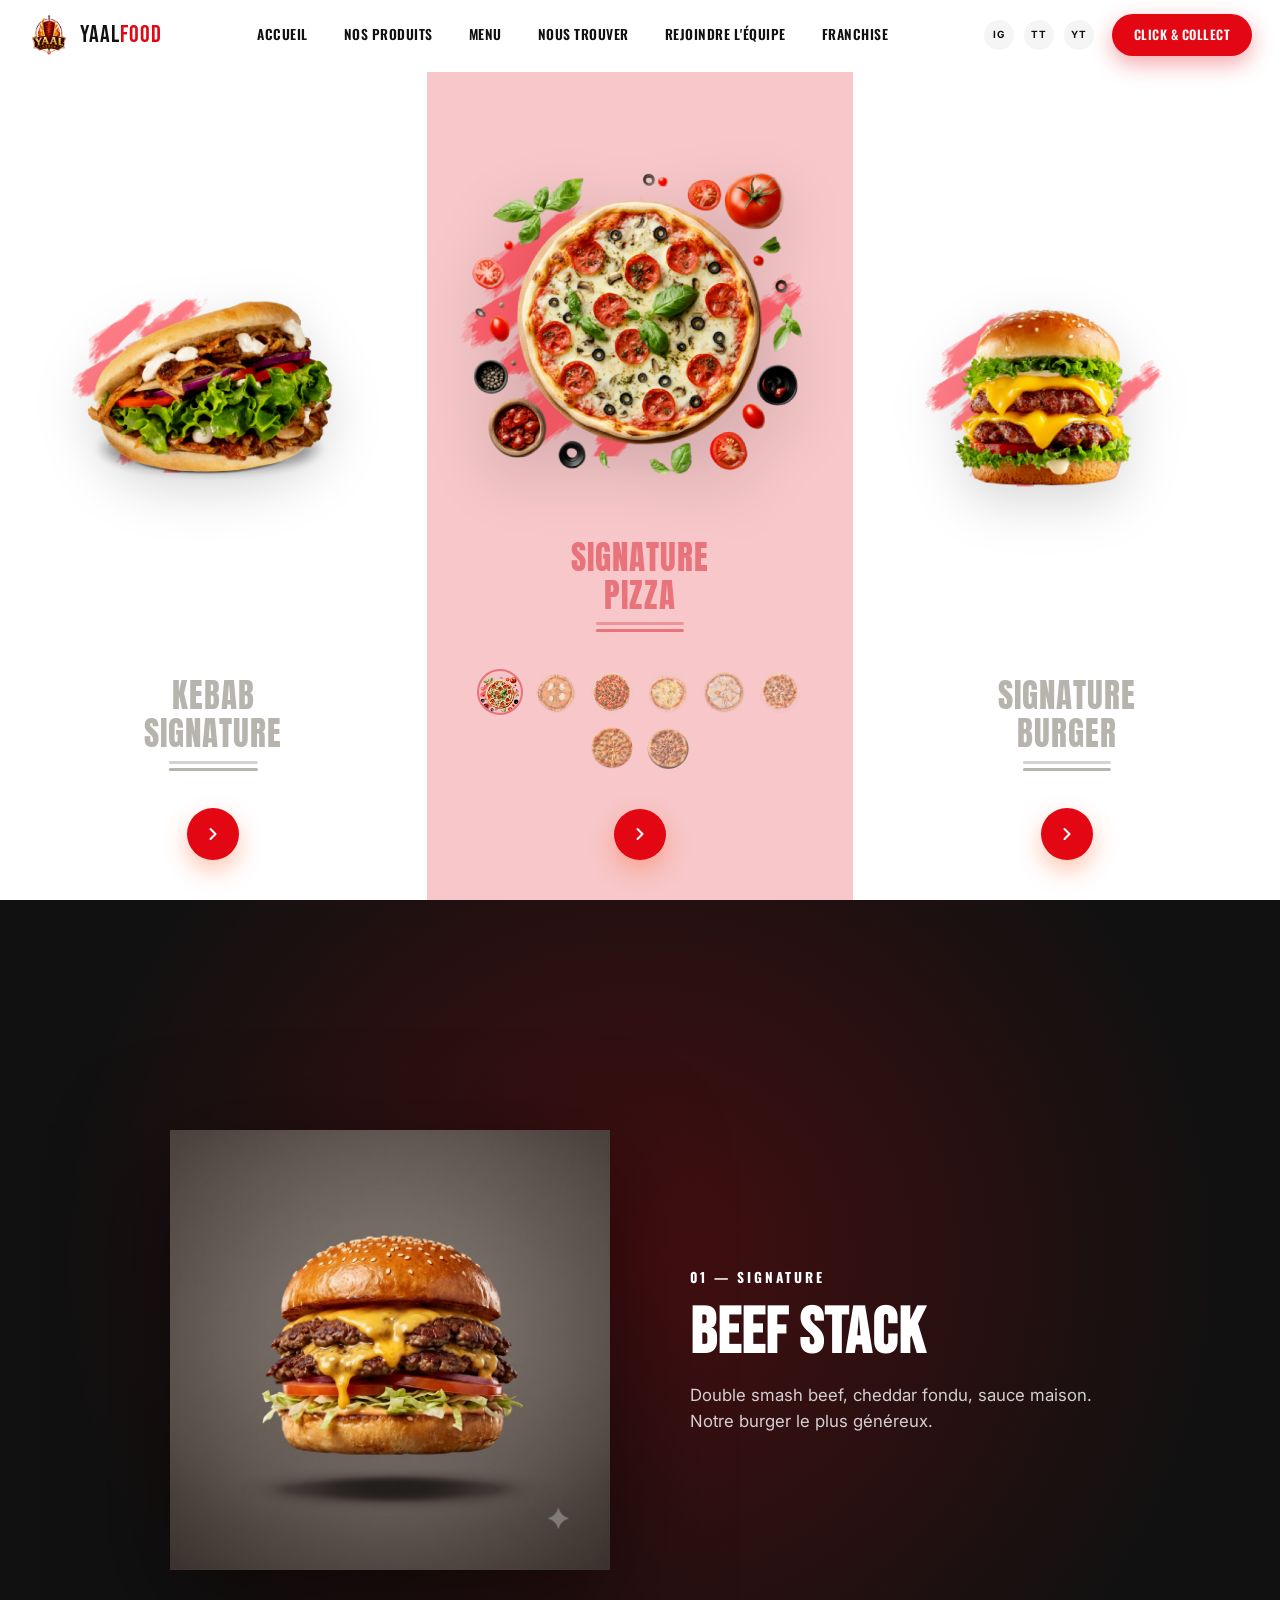
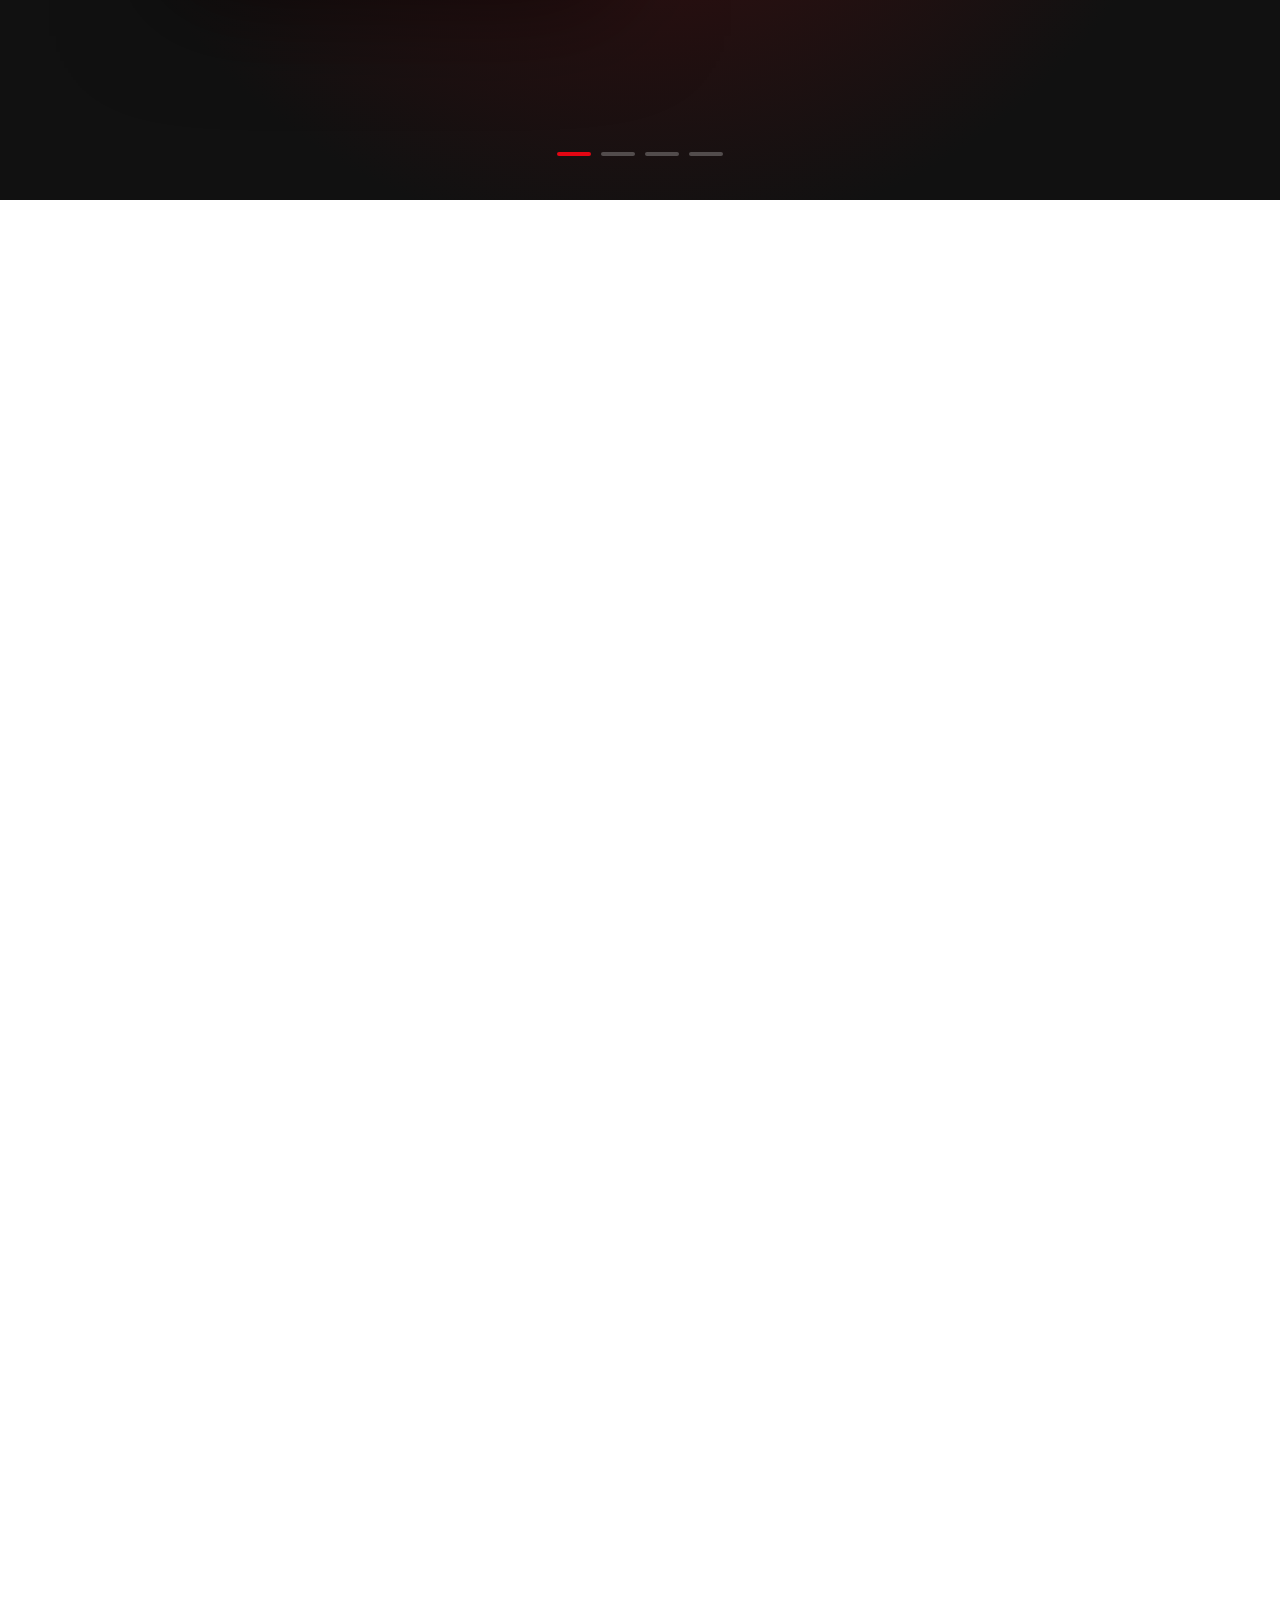
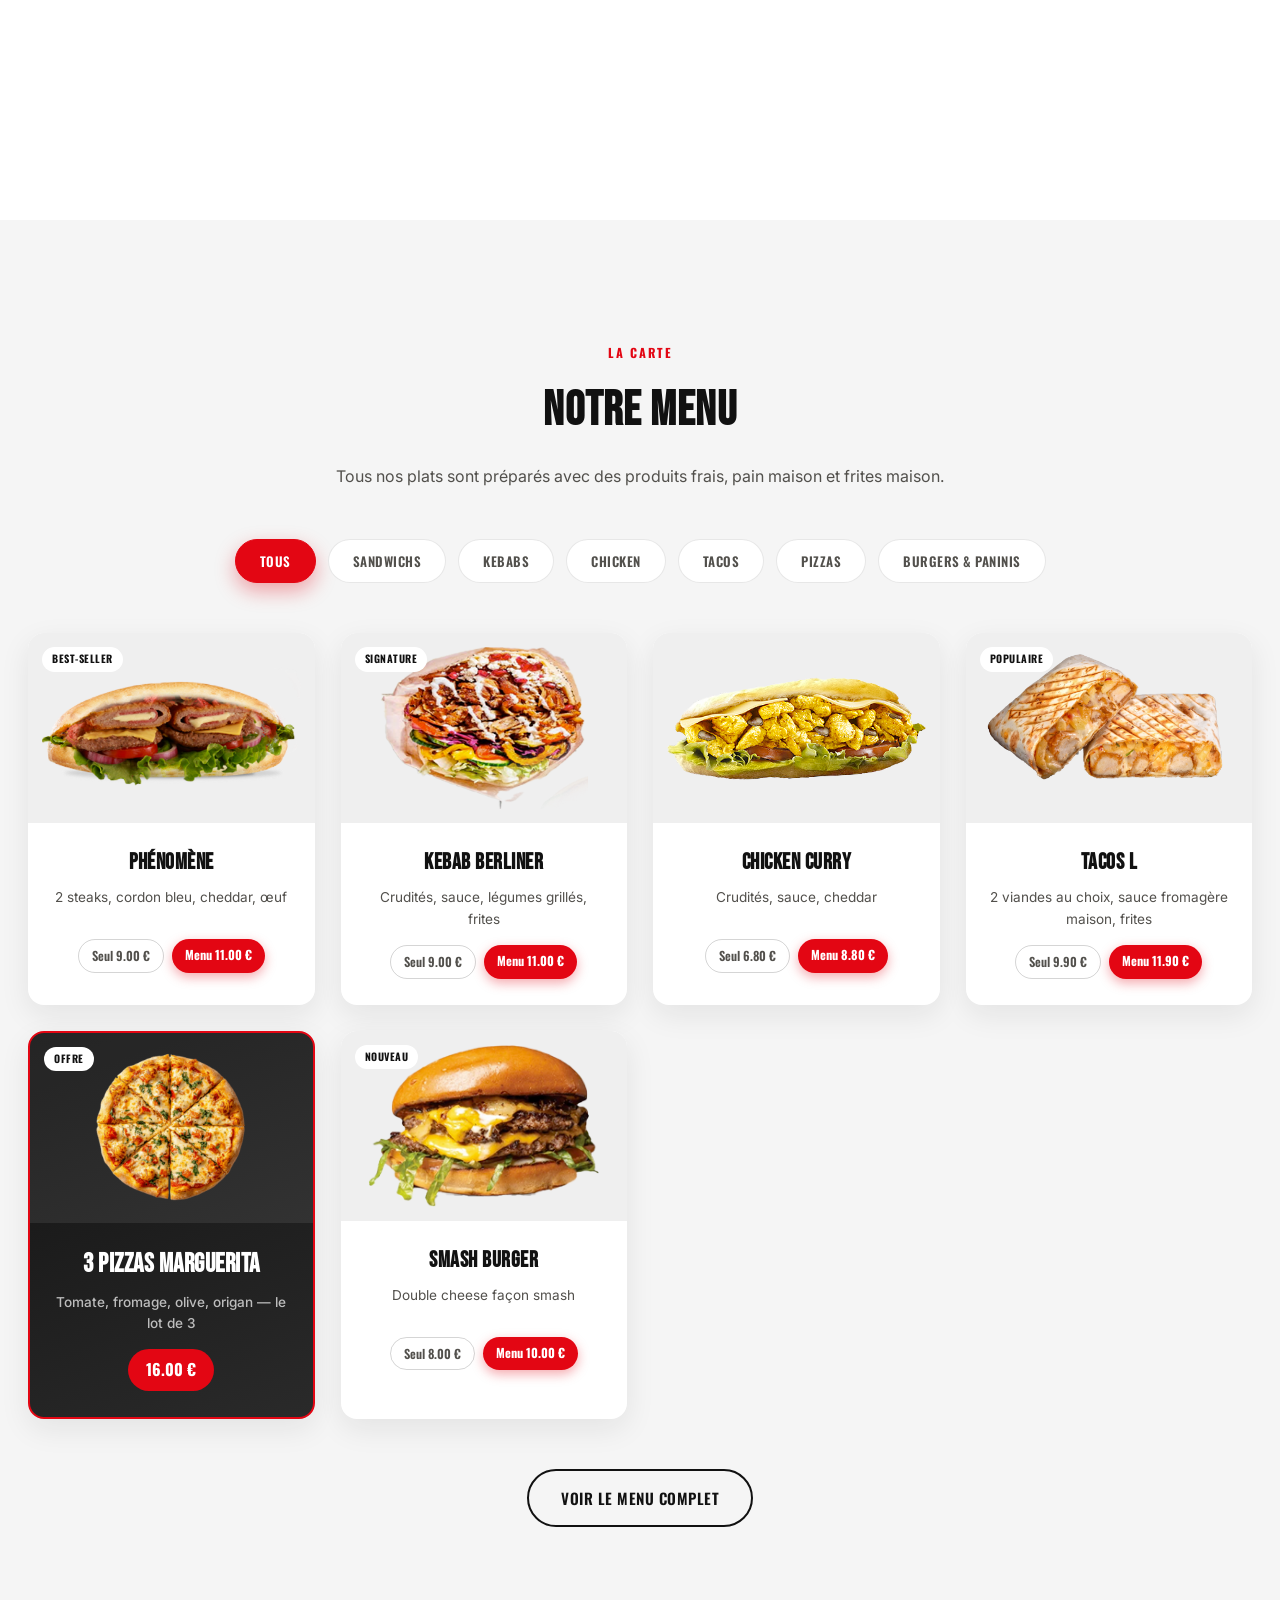
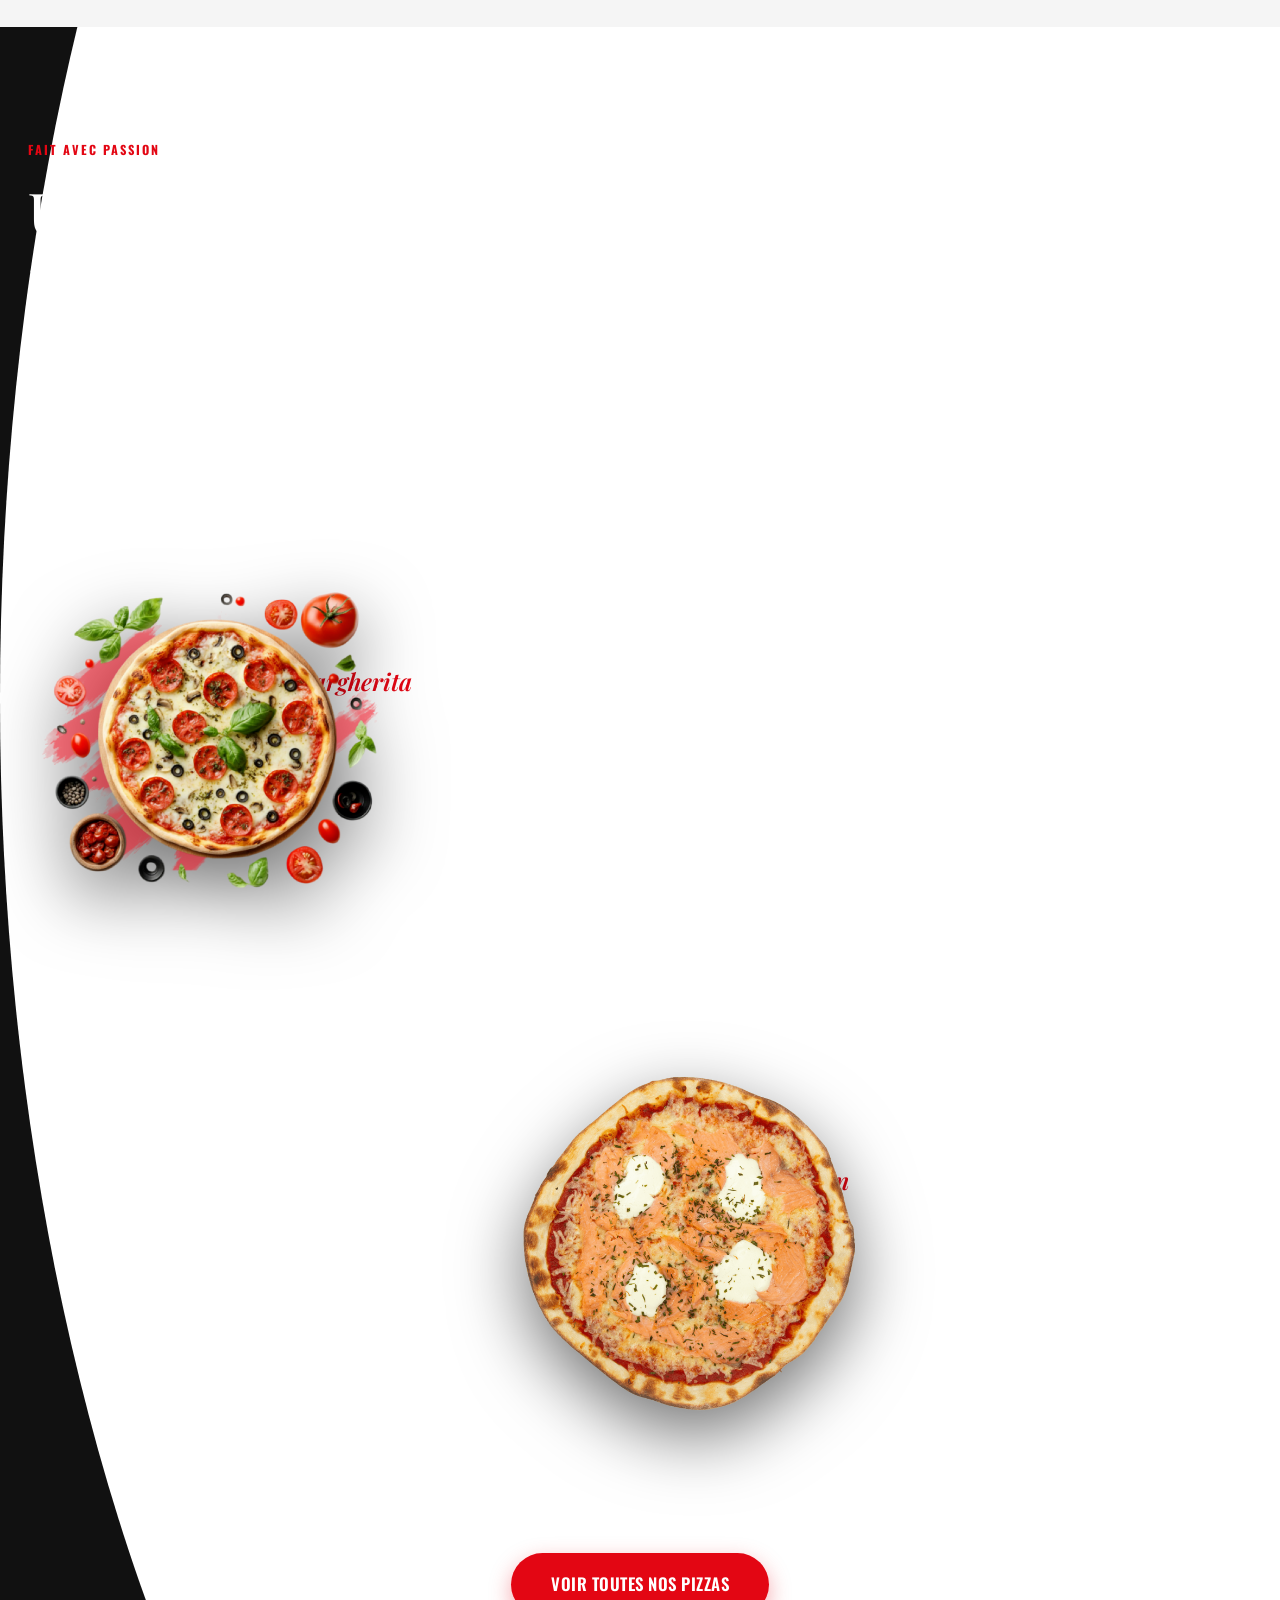
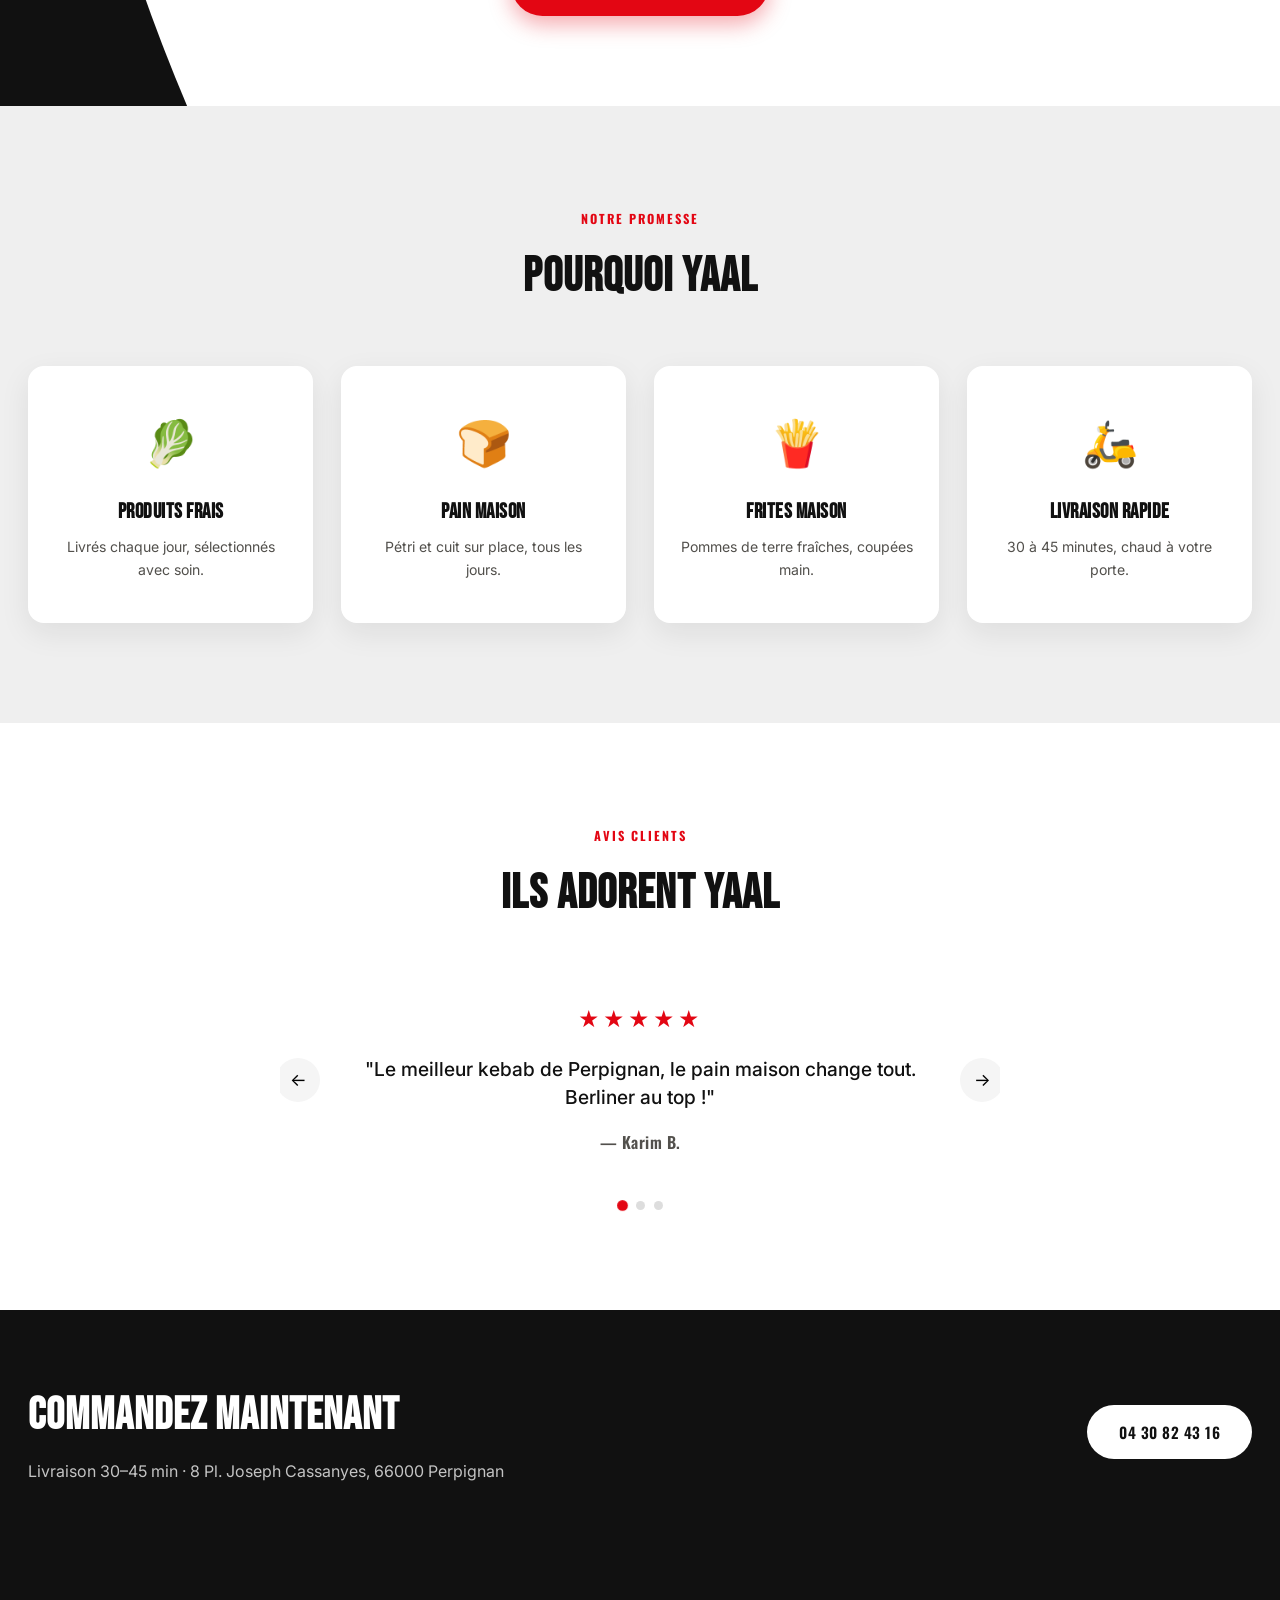
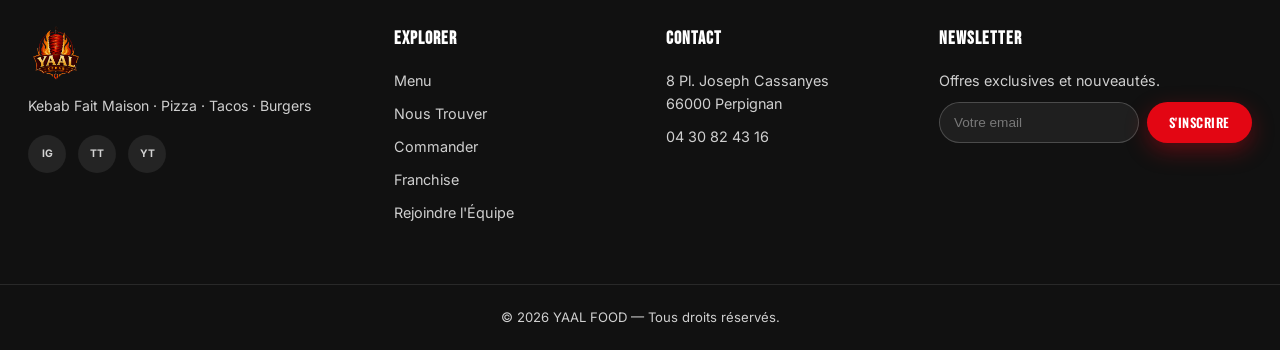
==== commit 2509f073: "Rework artisan section: card overlaps photo, add specialty side text, remove circle bg" ====
--- a/index.html
+++ b/index.html
@@ -234,44 +234,41 @@
 
     <div class="artisan-intro reveal">
       <span class="section-kicker">Fait avec passion</span>
-      <h2 class="artisan-title">Une pizza<br>100% maison</h2>
+      <h2 class="artisan-title">Une cuisine<br>100% maison</h2>
       <p class="artisan-desc">
-        Laissez-vous séduire par la générosité d'une <strong>pizza napolitaine authentique</strong>,
-        où chaque pâte est pétrie et cuite sur place. Chez YAAL, tout est fait maison,
-        avec des produits frais soigneusement sélectionnés.
+        Laissez-vous séduire par la générosité d'une <strong>cuisine street-food authentique</strong>,
+        où chaque plat est préparé avec passion. Chez YAAL, tout est fait maison, du pain aux frites,
+        avec des produits frais, soigneusement sélectionnés chaque jour.
       </p>
     </div>
 
-    <div class="artisan-row reveal">
-      <div class="artisan-photo">
-        <img src="assets/images/pizza-hero.png" alt="Pizza Margherita YAAL">
-      </div>
-      <div class="artisan-card">
-        <h3 class="artisan-name">Margherita</h3>
-        <span class="artisan-base">Base Tomate</span>
-        <p class="artisan-ingredients">Tomate, mozzarella fondante, basilic frais, huile d'olive. La simplicité à l'italienne.</p>
-      </div>
-    </div>
-
-    <div class="artisan-row reverse reveal">
-      <div class="artisan-photo">
-        <img src="assets/images/pizza-saumon.png" alt="Pizza Saumon YAAL">
-      </div>
-      <div class="artisan-card">
-        <h3 class="artisan-name">Saumon</h3>
-        <span class="artisan-base">Base Crème</span>
-        <p class="artisan-ingredients">Crème fraîche, mozzarella, saumon fumé, aneth. Un équilibre gourmand et raffiné.</p>
-      </div>
-    </div>
-
-    <div class="artisan-row reveal">
-      <div class="artisan-photo">
-        <img src="assets/images/pizza-4fromages.png" alt="Pizza 4 Fromages YAAL">
-      </div>
-      <div class="artisan-card">
-        <h3 class="artisan-name">4 Fromages</h3>
-        <span class="artisan-base">Base Tomate</span>
-        <p class="artisan-ingredients">Mozzarella, chèvre, roquefort, emmental. Pour les amateurs de fromage affirmé.</p>
+    <div class="artisan-showcase reveal">
+      <div class="artisan-photo-wrap">
+        <img class="artisan-photo" src="assets/images/pizza-hero.png" alt="Pizza Margherita YAAL">
+        <div class="artisan-card">
+          <h3 class="artisan-name">Margherita</h3>
+          <span class="artisan-base">Base Tomate</span>
+          <p class="artisan-ingredients">Tomate, mozzarella fondante, basilic frais, huile d'olive.</p>
+        </div>
+      </div>
+      <div class="artisan-side">
+        <h3 class="artisan-side-title">Notre<br>spécialité ?</h3>
+        <p class="artisan-side-desc">
+          Le vrai kebab fait maison, entre tradition et gourmandise.
+          <strong>Chez YAAL,</strong> chaque plat est fait maison, à partir de produits frais et soigneusement sélectionnés,
+          <strong>cuits à la broche.</strong> L'essentiel du goût, sans compromis.
+        </p>
+      </div>
+    </div>
+
+    <div class="artisan-showcase offset reveal">
+      <div class="artisan-photo-wrap">
+        <img class="artisan-photo" src="assets/images/pizza-saumon.png" alt="Pizza Saumon YAAL">
+        <div class="artisan-card">
+          <h3 class="artisan-name">Saumon</h3>
+          <span class="artisan-base">Base Crème</span>
+          <p class="artisan-ingredients">Crème fraîche, mozzarella, saumon fumé, aneth. Hors cuisson : aneth frais.</p>
+        </div>
       </div>
     </div>
 
--- a/styles.css
+++ b/styles.css
@@ -425,7 +425,7 @@
 }
 .artisan-inner { position: relative; z-index: 1; }
 
-.artisan-intro { max-width: 640px; margin-bottom: 80px; }
+.artisan-intro { max-width: 640px; margin-bottom: 90px; }
 .artisan-title {
   font-family: 'Playfair Display', serif; font-weight: 500;
   font-size: clamp(2.4rem, 5vw, 3.6rem);
@@ -434,47 +434,53 @@
 .artisan-desc { color: rgba(255,255,255,0.68); font-size: 1.05rem; line-height: 1.7; max-width: 560px; }
 .artisan-desc strong { color: var(--white); font-weight: 600; }
 
-.artisan-row {
-  display: flex; align-items: center; gap: 60px;
-  margin-bottom: 70px;
+/* Showcase: photo + overlapping card, optional side text */
+.artisan-showcase {
+  display: flex; align-items: center; gap: 90px; flex-wrap: wrap;
+  margin-bottom: 130px;
   opacity: 0; transform: translateY(50px);
   transition: opacity 0.8s var(--ease), transform 0.8s var(--ease);
 }
-.artisan-row.in-view { opacity: 1; transform: translateY(0); }
-.artisan-row.reverse { flex-direction: row-reverse; }
-
+.artisan-showcase.in-view { opacity: 1; transform: translateY(0); }
+.artisan-showcase.offset { justify-content: center; margin-left: 8%; }
+
+.artisan-photo-wrap { position: relative; flex: 0 0 auto; width: min(34vw, 380px); }
 .artisan-photo {
-  flex: 0 0 auto; width: min(38vw, 400px); aspect-ratio: 1 / 1;
-  border-radius: 50%; overflow: hidden;
-  background: radial-gradient(circle, #2a2a2a, #111111);
-  box-shadow: 0 30px 60px rgba(0,0,0,0.5);
-  display: flex; align-items: center; justify-content: center;
-}
-.artisan-photo img {
-  width: 82%; height: 82%; object-fit: contain;
-  filter: drop-shadow(0 15px 25px rgba(0,0,0,0.4));
+  position: relative; z-index: 2;
+  width: 100%; aspect-ratio: 1 / 1; object-fit: contain;
+  filter: drop-shadow(0 25px 35px rgba(0,0,0,0.55));
   transition: transform 0.5s var(--ease);
 }
-.artisan-row:hover .artisan-photo img { transform: scale(1.06) rotate(-2deg); }
+.artisan-showcase:hover .artisan-photo { transform: scale(1.04) rotate(-1.5deg); }
 
 .artisan-card {
-  flex: 1 1 auto; max-width: 380px;
-  background: rgba(255,255,255,0.04);
-  border: 1px solid rgba(255,255,255,0.12);
-  border-radius: 18px;
-  padding: 32px 34px;
-  backdrop-filter: blur(6px);
-}
-.artisan-name { font-family: 'Playfair Display', serif; font-weight: 600; font-style: italic; font-size: 1.7rem; color: var(--orange); margin-bottom: 6px; }
-.artisan-base { display: block; color: var(--white); font-family: var(--font-heading); font-size: 1rem; margin-bottom: 16px; }
-.artisan-ingredients { color: rgba(255,255,255,0.65); font-size: 0.95rem; line-height: 1.6; }
+  position: absolute; z-index: 1; top: 50%; left: 62%;
+  transform: translateY(-50%);
+  width: 260px;
+  background: rgba(255,255,255,0.03);
+  border: 1px solid rgba(255,255,255,0.14);
+  border-radius: 16px;
+  padding: 26px 26px 24px;
+}
+.artisan-name { font-family: 'Playfair Display', serif; font-weight: 600; font-style: italic; font-size: 1.5rem; color: var(--orange); margin-bottom: 4px; }
+.artisan-base { display: block; color: var(--white); font-family: var(--font-heading); font-size: 0.95rem; margin-bottom: 14px; }
+.artisan-ingredients { color: rgba(255,255,255,0.6); font-size: 0.88rem; line-height: 1.55; }
+
+.artisan-side { flex: 1 1 260px; max-width: 380px; }
+.artisan-side-title {
+  font-family: 'Playfair Display', serif; font-weight: 500;
+  font-size: clamp(1.8rem, 3vw, 2.3rem); line-height: 1.15;
+  color: var(--white); margin-bottom: 20px;
+}
+.artisan-side-desc { color: rgba(255,255,255,0.65); font-size: 0.98rem; line-height: 1.7; }
+.artisan-side-desc strong { color: var(--white); font-weight: 600; }
 
 .artisan-cta { text-align: center; margin-top: 20px; }
 
 @media (max-width: 860px) {
-  .artisan-row, .artisan-row.reverse { flex-direction: column; text-align: center; gap: 30px; }
-  .artisan-photo { width: min(70vw, 320px); margin: 0 auto; }
-  .artisan-card { max-width: 100%; }
+  .artisan-showcase, .artisan-showcase.offset { flex-direction: column; margin-left: 0; text-align: center; gap: 20px; }
+  .artisan-photo-wrap { width: min(70vw, 320px); margin: 0 auto 24px; }
+  .artisan-card { position: static; transform: none; width: 100%; margin: 0 auto; text-align: left; }
   .artisan-curve { top: -35%; right: -60%; width: 180%; }
 }
 
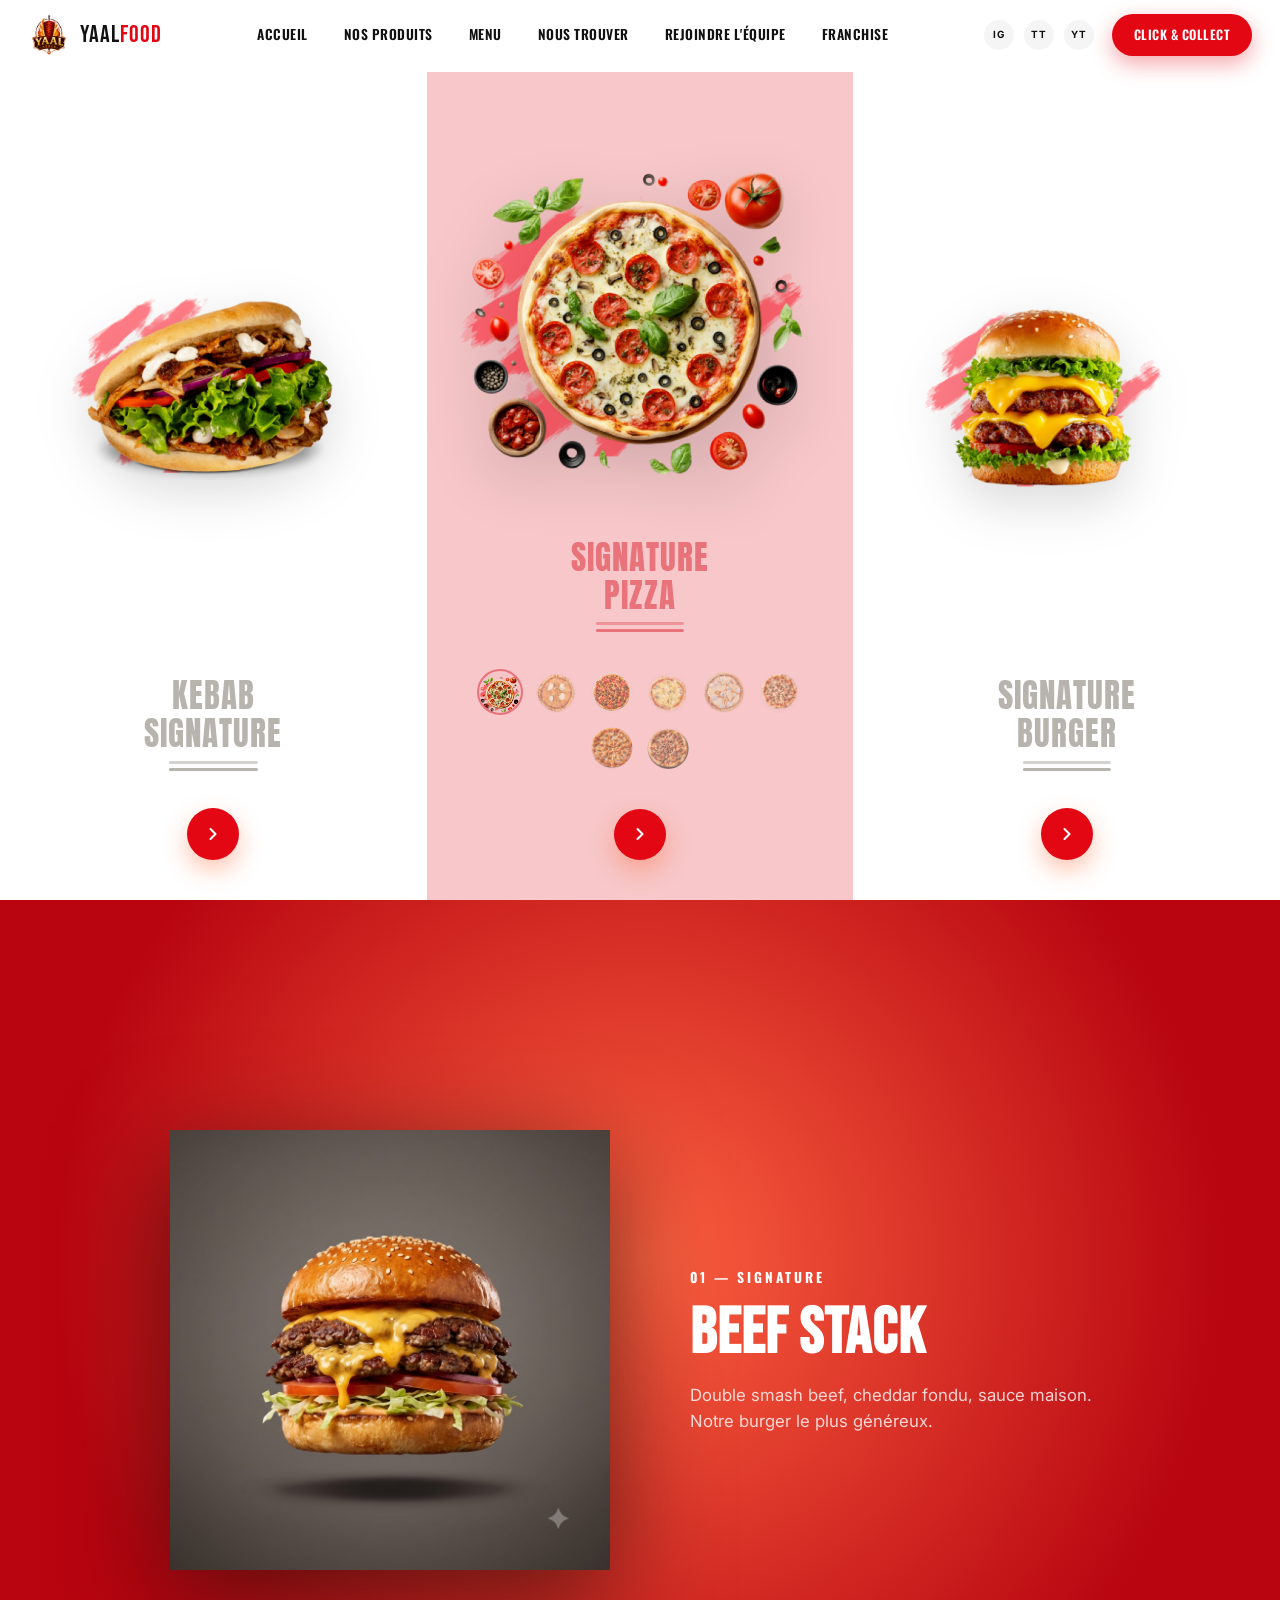
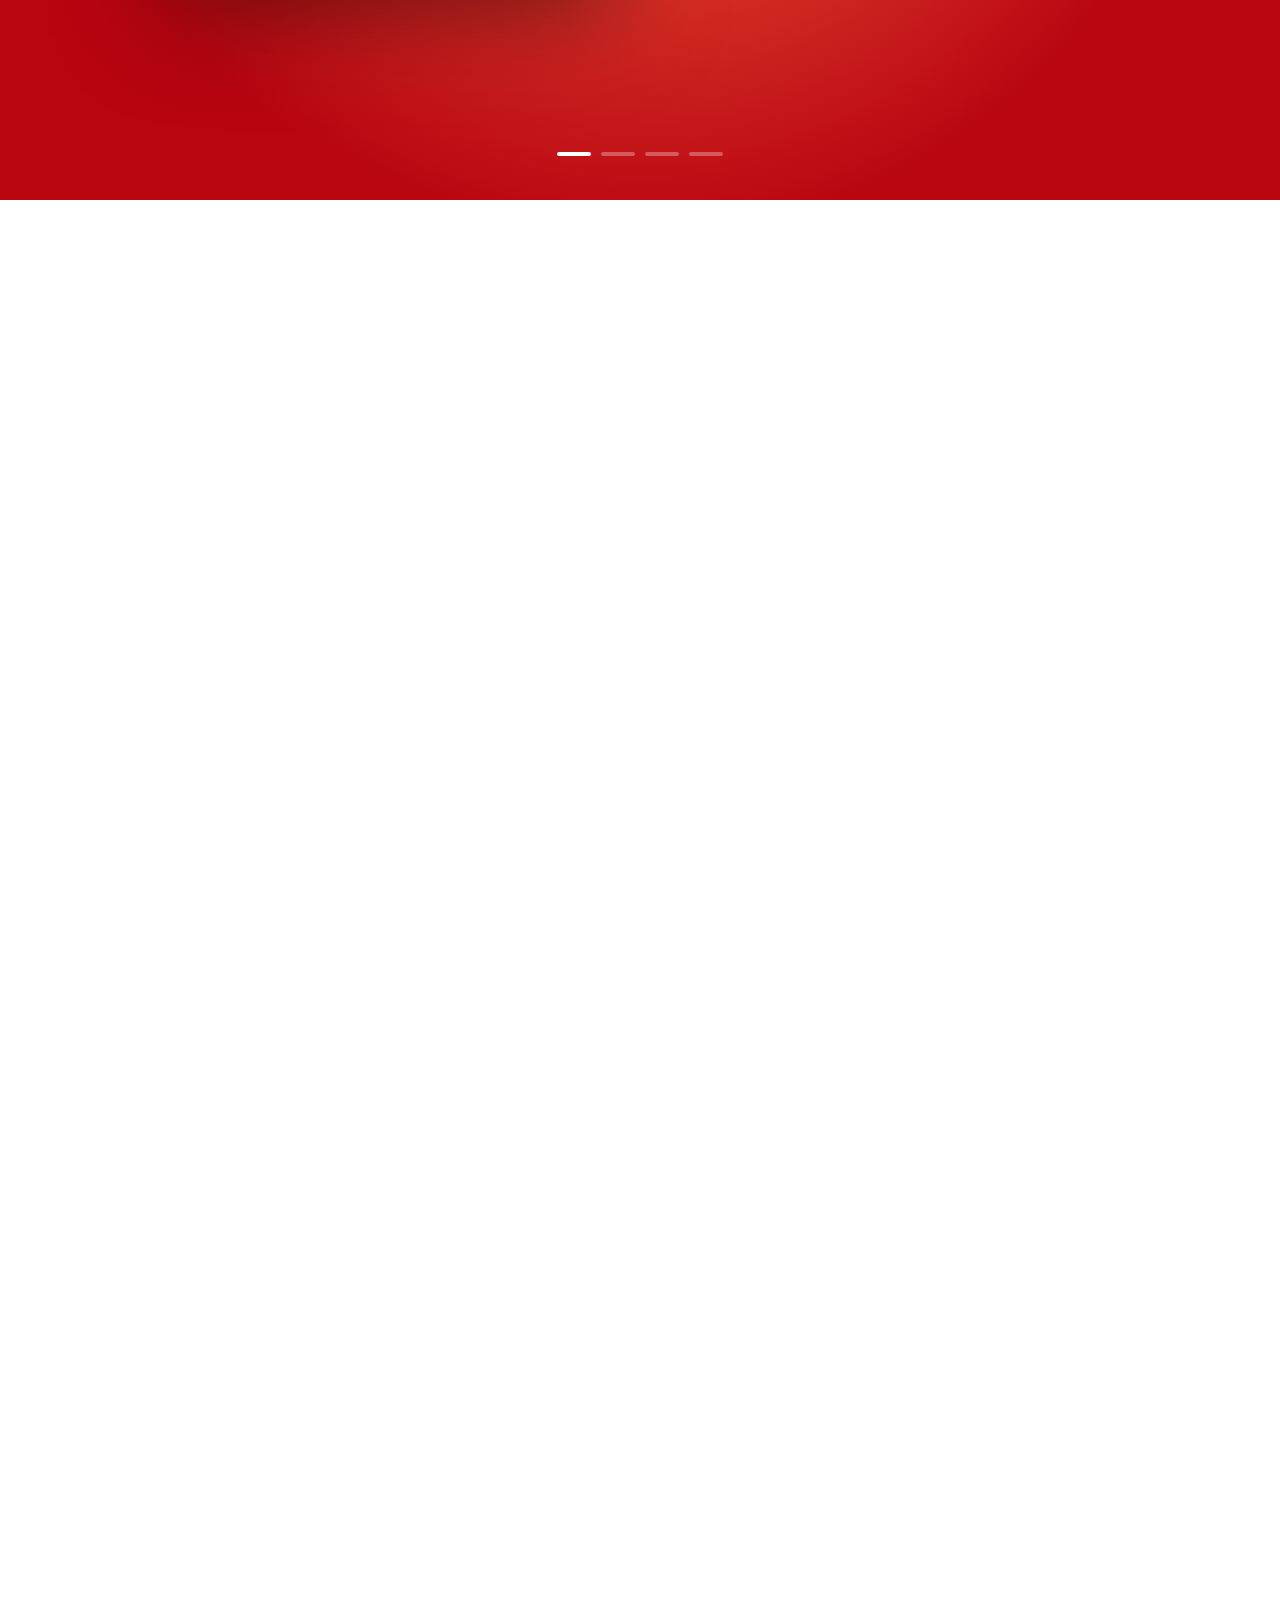
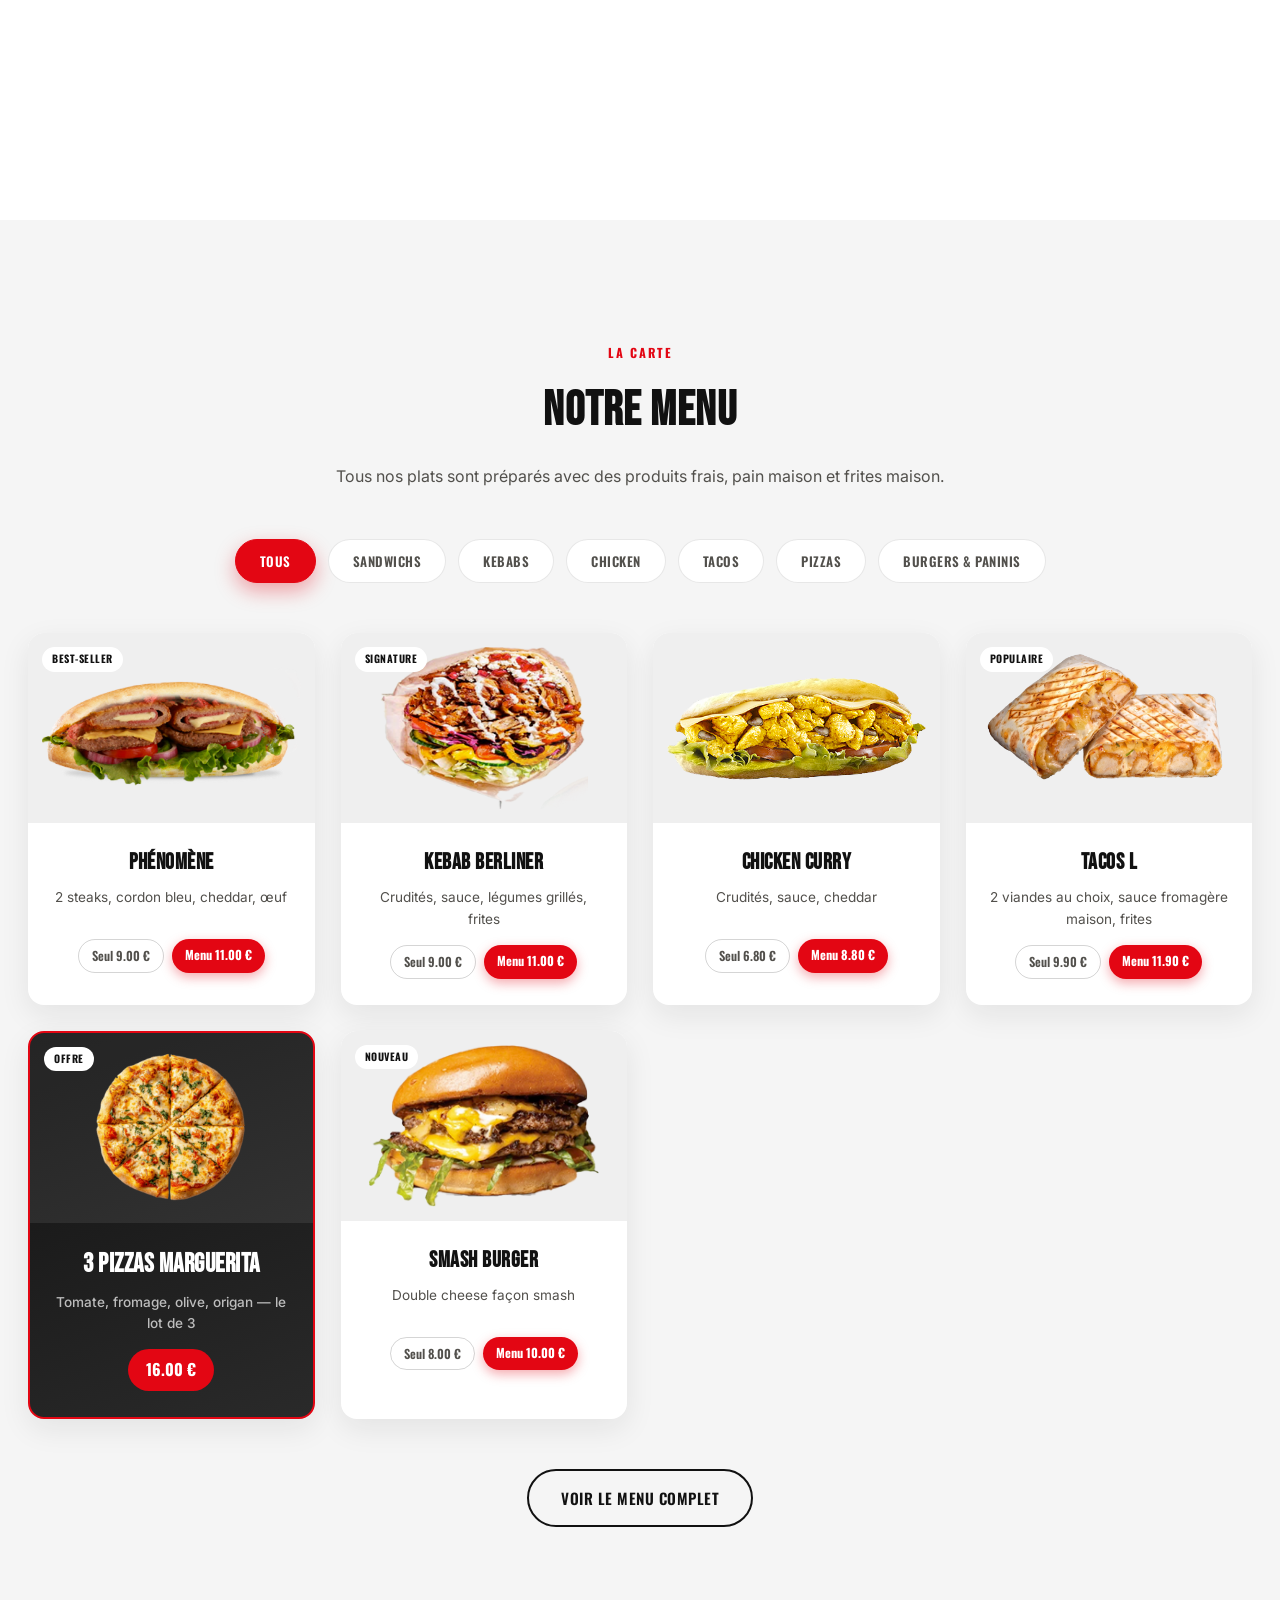
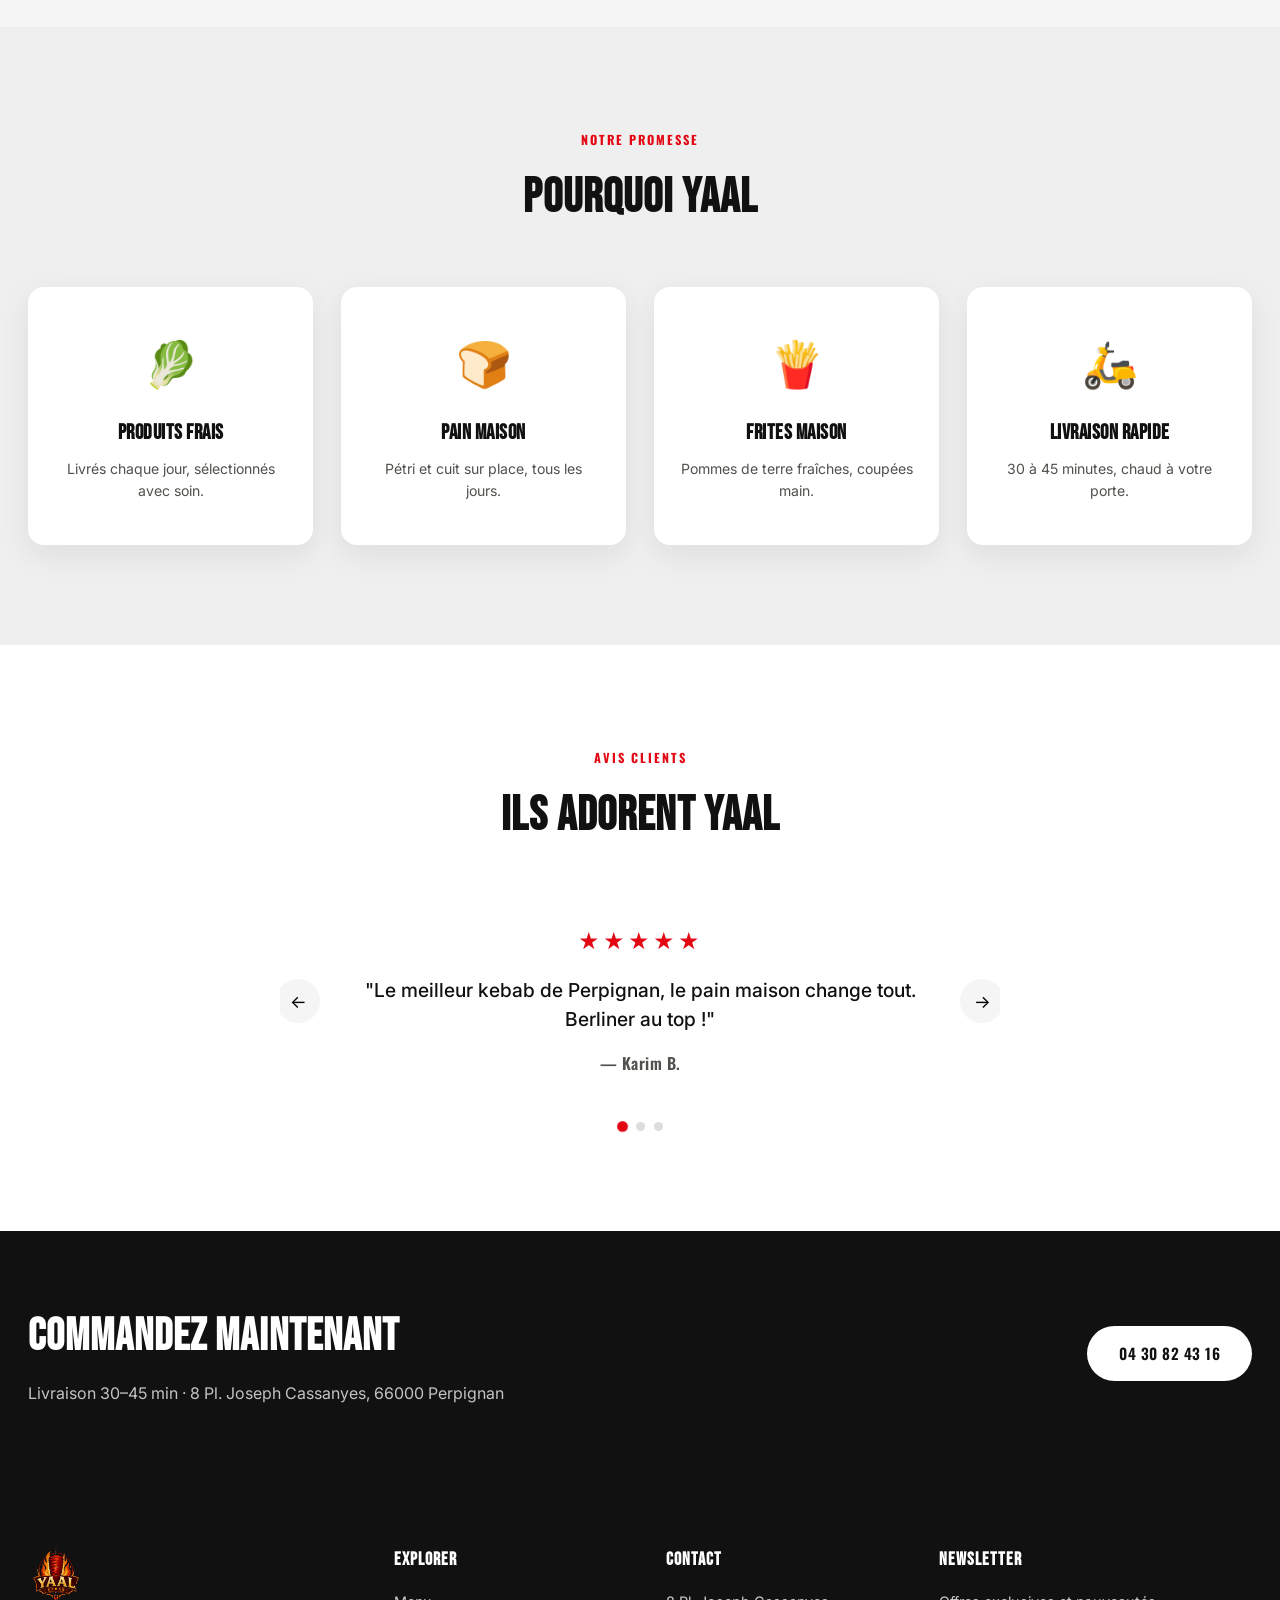
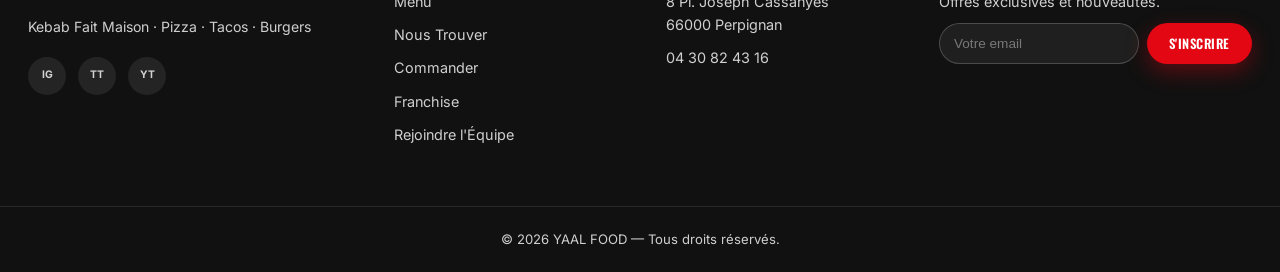
==== commit 9f0f2fb6: "Remove artisan section; try red background for transformation section" ====
--- a/index.html
+++ b/index.html
@@ -67,7 +67,7 @@
 
 <link rel="icon" href="assets/images/logo.png" type="image/png">
 <link rel="preconnect" href="https://fonts.googleapis.com">
-<link href="https://fonts.googleapis.com/css2?family=Anton&family=Bebas+Neue&family=Oswald:wght@500;600;700&family=Playfair+Display:ital,wght@0,500;0,600;1,500&family=Inter:wght@400;500;600;700;800&display=swap" rel="stylesheet">
+<link href="https://fonts.googleapis.com/css2?family=Anton&family=Bebas+Neue&family=Oswald:wght@500;600;700&family=Inter:wght@400;500;600;700;800&display=swap" rel="stylesheet">
 <link rel="stylesheet" href="styles.css">
 </head>
 <body>
@@ -227,58 +227,6 @@
   </div>
 </section>
 
-<!-- ===== ARTISAN / PIZZA MAISON ===== -->
-<section class="artisan-section" id="our-food">
-  <div class="artisan-curve"></div>
-  <div class="container artisan-inner">
-
-    <div class="artisan-intro reveal">
-      <span class="section-kicker">Fait avec passion</span>
-      <h2 class="artisan-title">Une cuisine<br>100% maison</h2>
-      <p class="artisan-desc">
-        Laissez-vous séduire par la générosité d'une <strong>cuisine street-food authentique</strong>,
-        où chaque plat est préparé avec passion. Chez YAAL, tout est fait maison, du pain aux frites,
-        avec des produits frais, soigneusement sélectionnés chaque jour.
-      </p>
-    </div>
-
-    <div class="artisan-showcase reveal">
-      <div class="artisan-photo-wrap">
-        <img class="artisan-photo" src="assets/images/pizza-hero.png" alt="Pizza Margherita YAAL">
-        <div class="artisan-card">
-          <h3 class="artisan-name">Margherita</h3>
-          <span class="artisan-base">Base Tomate</span>
-          <p class="artisan-ingredients">Tomate, mozzarella fondante, basilic frais, huile d'olive.</p>
-        </div>
-      </div>
-      <div class="artisan-side">
-        <h3 class="artisan-side-title">Notre<br>spécialité ?</h3>
-        <p class="artisan-side-desc">
-          Le vrai kebab fait maison, entre tradition et gourmandise.
-          <strong>Chez YAAL,</strong> chaque plat est fait maison, à partir de produits frais et soigneusement sélectionnés,
-          <strong>cuits à la broche.</strong> L'essentiel du goût, sans compromis.
-        </p>
-      </div>
-    </div>
-
-    <div class="artisan-showcase offset reveal">
-      <div class="artisan-photo-wrap">
-        <img class="artisan-photo" src="assets/images/pizza-saumon.png" alt="Pizza Saumon YAAL">
-        <div class="artisan-card">
-          <h3 class="artisan-name">Saumon</h3>
-          <span class="artisan-base">Base Crème</span>
-          <p class="artisan-ingredients">Crème fraîche, mozzarella, saumon fumé, aneth. Hors cuisson : aneth frais.</p>
-        </div>
-      </div>
-    </div>
-
-    <div class="artisan-cta reveal">
-      <a href="menu-pizza.html" class="btn btn-primary btn-lg">Voir toutes nos pizzas</a>
-    </div>
-
-  </div>
-</section>
-
 <!-- ===== WHY US ===== -->
 <section class="why-section">
   <div class="container">
--- a/styles.css
+++ b/styles.css
@@ -289,7 +289,7 @@
 .morph-sticky {
   position: sticky; top: 0; height: 100vh; overflow: hidden;
   display: flex; align-items: center; justify-content: center;
-  background: var(--black);
+  background: var(--orange);
   transition: background 0.4s linear;
 }
 .morph-bg {
@@ -335,8 +335,8 @@
   position: absolute; bottom: 44px; left: 50%; transform: translateX(-50%); z-index: 2;
   display: flex; gap: 10px;
 }
-.morph-dot { width: 34px; height: 4px; border-radius: 4px; background: rgba(255,255,255,0.25); transition: background 0.3s var(--ease); }
-.morph-dot.active { background: var(--orange); }
+.morph-dot { width: 34px; height: 4px; border-radius: 4px; background: rgba(255,255,255,0.3); transition: background 0.3s var(--ease); }
+.morph-dot.active { background: var(--white); }
 
 /* ==========================================================================
    Menu Section
@@ -407,82 +407,6 @@
 .price-pill.single { background: var(--gold); color: var(--black); }
 
 .menu-cta { text-align: center; margin-top: 50px; }
-
-/* ==========================================================================
-   Artisan / Pizza Maison
-   ========================================================================== */
-.artisan-section {
-  position: relative; overflow: hidden;
-  background: var(--black);
-  padding: 110px 0 90px;
-}
-.artisan-curve {
-  position: absolute; top: -55%; right: -30%;
-  width: 130%; height: 190%;
-  background: var(--white);
-  border-radius: 50%;
-  z-index: 0;
-}
-.artisan-inner { position: relative; z-index: 1; }
-
-.artisan-intro { max-width: 640px; margin-bottom: 90px; }
-.artisan-title {
-  font-family: 'Playfair Display', serif; font-weight: 500;
-  font-size: clamp(2.4rem, 5vw, 3.6rem);
-  line-height: 1.1; color: var(--white); margin: 10px 0 22px;
-}
-.artisan-desc { color: rgba(255,255,255,0.68); font-size: 1.05rem; line-height: 1.7; max-width: 560px; }
-.artisan-desc strong { color: var(--white); font-weight: 600; }
-
-/* Showcase: photo + overlapping card, optional side text */
-.artisan-showcase {
-  display: flex; align-items: center; gap: 90px; flex-wrap: wrap;
-  margin-bottom: 130px;
-  opacity: 0; transform: translateY(50px);
-  transition: opacity 0.8s var(--ease), transform 0.8s var(--ease);
-}
-.artisan-showcase.in-view { opacity: 1; transform: translateY(0); }
-.artisan-showcase.offset { justify-content: center; margin-left: 8%; }
-
-.artisan-photo-wrap { position: relative; flex: 0 0 auto; width: min(34vw, 380px); }
-.artisan-photo {
-  position: relative; z-index: 2;
-  width: 100%; aspect-ratio: 1 / 1; object-fit: contain;
-  filter: drop-shadow(0 25px 35px rgba(0,0,0,0.55));
-  transition: transform 0.5s var(--ease);
-}
-.artisan-showcase:hover .artisan-photo { transform: scale(1.04) rotate(-1.5deg); }
-
-.artisan-card {
-  position: absolute; z-index: 1; top: 50%; left: 62%;
-  transform: translateY(-50%);
-  width: 260px;
-  background: rgba(255,255,255,0.03);
-  border: 1px solid rgba(255,255,255,0.14);
-  border-radius: 16px;
-  padding: 26px 26px 24px;
-}
-.artisan-name { font-family: 'Playfair Display', serif; font-weight: 600; font-style: italic; font-size: 1.5rem; color: var(--orange); margin-bottom: 4px; }
-.artisan-base { display: block; color: var(--white); font-family: var(--font-heading); font-size: 0.95rem; margin-bottom: 14px; }
-.artisan-ingredients { color: rgba(255,255,255,0.6); font-size: 0.88rem; line-height: 1.55; }
-
-.artisan-side { flex: 1 1 260px; max-width: 380px; }
-.artisan-side-title {
-  font-family: 'Playfair Display', serif; font-weight: 500;
-  font-size: clamp(1.8rem, 3vw, 2.3rem); line-height: 1.15;
-  color: var(--white); margin-bottom: 20px;
-}
-.artisan-side-desc { color: rgba(255,255,255,0.65); font-size: 0.98rem; line-height: 1.7; }
-.artisan-side-desc strong { color: var(--white); font-weight: 600; }
-
-.artisan-cta { text-align: center; margin-top: 20px; }
-
-@media (max-width: 860px) {
-  .artisan-showcase, .artisan-showcase.offset { flex-direction: column; margin-left: 0; text-align: center; gap: 20px; }
-  .artisan-photo-wrap { width: min(70vw, 320px); margin: 0 auto 24px; }
-  .artisan-card { position: static; transform: none; width: 100%; margin: 0 auto; text-align: left; }
-  .artisan-curve { top: -35%; right: -60%; width: 180%; }
-}
 
 /* ==========================================================================
    Why Us
